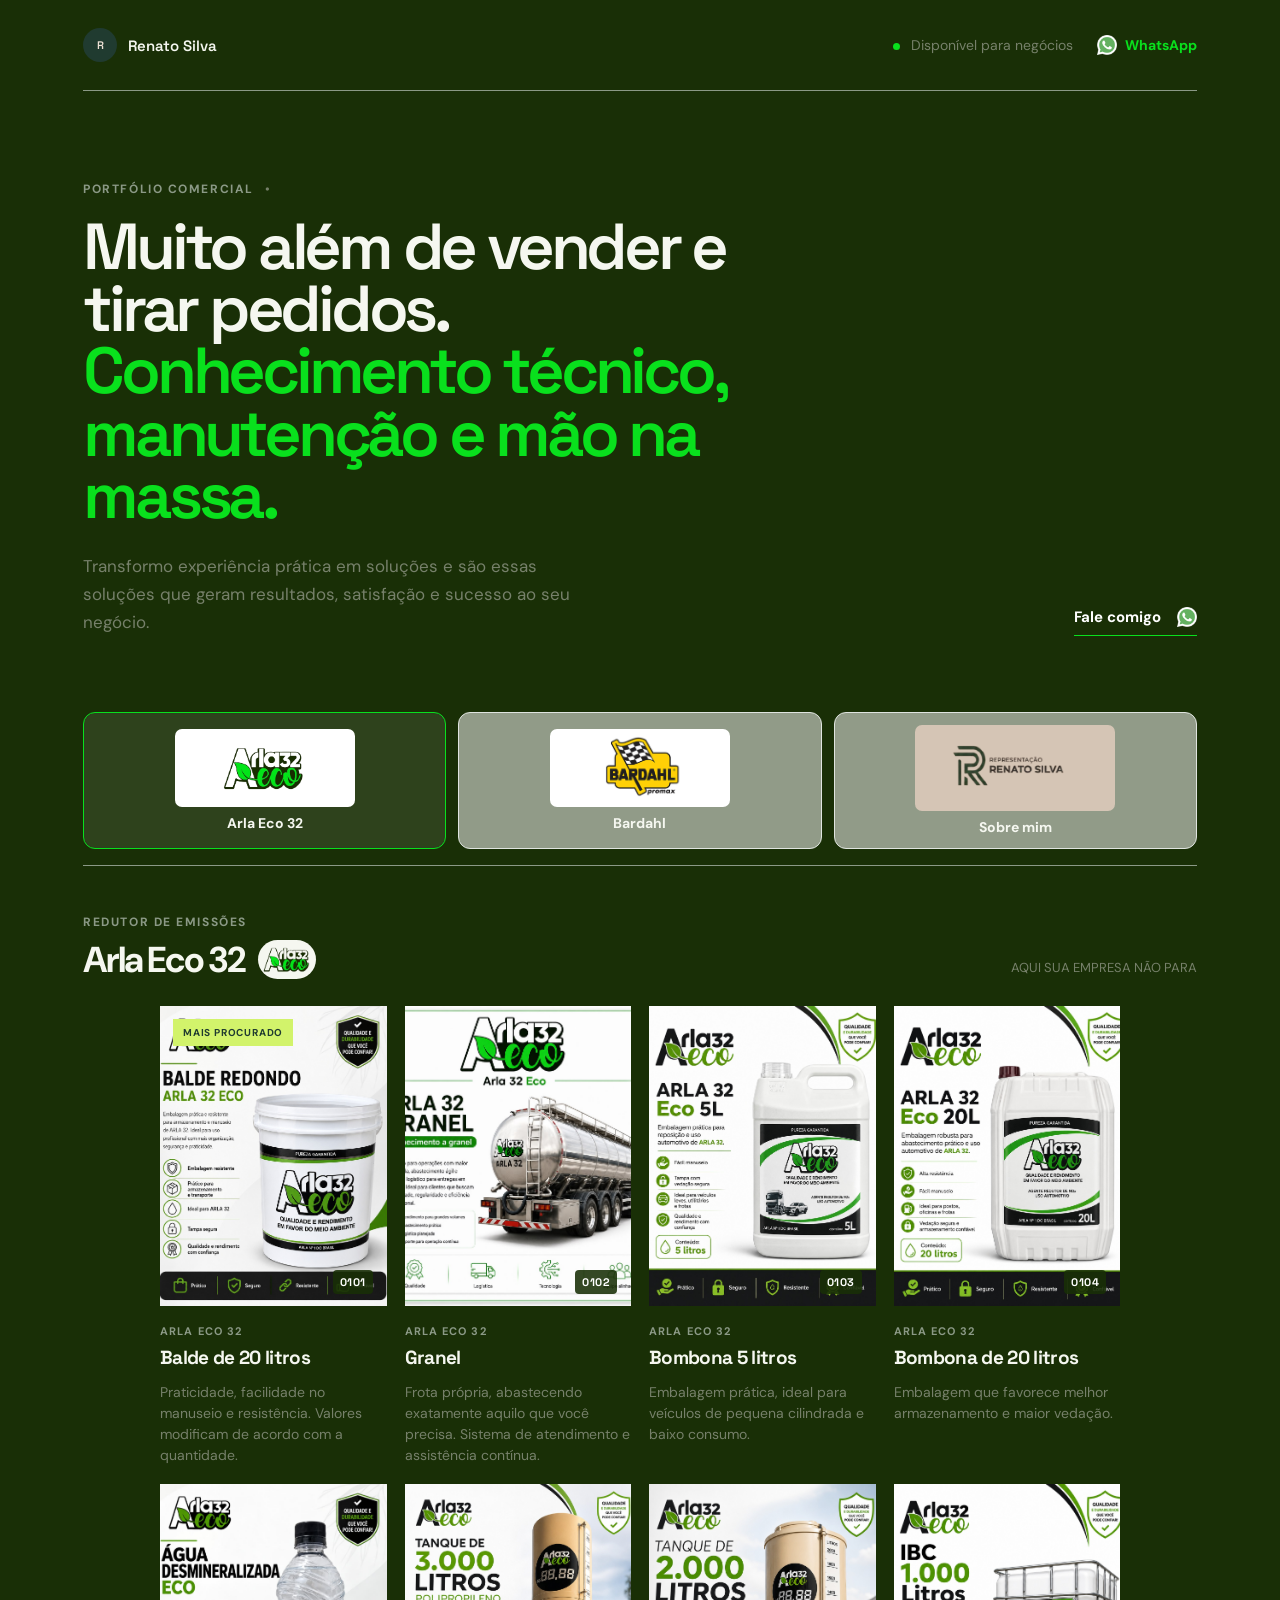
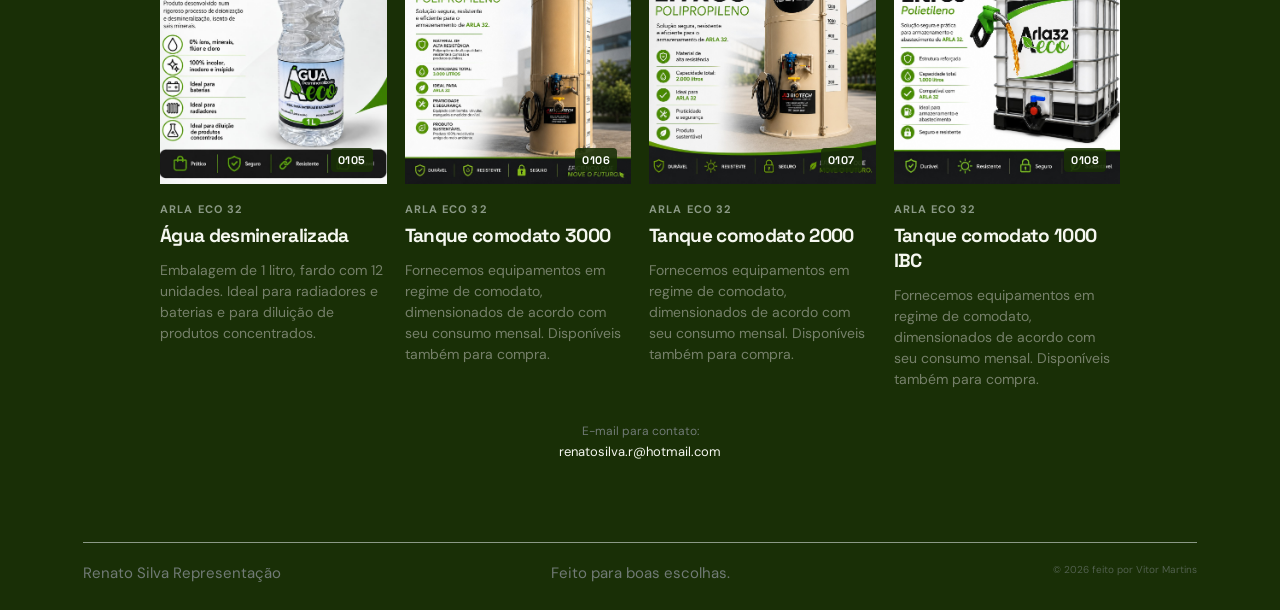
==== index.html @ 27d9efcc "alt" ====
<!DOCTYPE html>
<html lang="pt-BR">
<head>
<meta charset="UTF-8">
<meta name="viewport" content="width=device-width, initial-scale=1.0">
<meta name="description" content="Portfólio de produtos e perfil do vendedor Jeferson Renato.">
<title>Renato Silva | Portfólio comercial</title>
<link rel="preconnect" href="https://fonts.googleapis.com">
<link rel="preconnect" href="https://fonts.gstatic.com" crossorigin>
<link href="https://fonts.googleapis.com/css2?family=DM+Sans:wght@400;500;600;700&family=Space+Grotesk:wght@500;600;700&display=swap" rel="stylesheet">
<link rel="apple-touch-icon" sizes="180x180" href="imagens/apple-touch-icon (1).png">
<link rel="icon" type="image/png" sizes="32x32" href="imagens/favicon-32x32 (1).png">
<link rel="icon" type="image/png" sizes="16x16" href="imagens/favicon-16x16 (1).png">
<link rel="manifest" href="imagens/favicon (1).ico">
<link rel="stylesheet" href="style.css">

</head>
<body>
<div class="page-shell">
	<header class="topbar" id="top">
		<a class="brand" href="#sobre" aria-label="Página inicial de Renato Silva">
			<span class="brand-mark">R</span>
			<span>Renato Silva</span>
		</a>
		<div class="header-actions">
			<div class="availability"><span class="status-dot"></span> Disponível para negócios</div>
			<a class="whatsapp-link" href="https://wa.me/5587991021576" target="_blank" rel="noopener" aria-label="Conversar pelo WhatsApp"><img class="whatsapp-icon" src="imagens/whatsapp.png" alt=""> WhatsApp</a>
		</div>
	</header>

	<main>
		<section class="intro" aria-labelledby="page-title">
			<div>
				<p class="eyebrow">Portfólio comercial <span>•</span> </p>
				<h1 id="page-title">Muito além de vender e tirar pedidos.<br><em>Conhecimento técnico, manutenção e mão na massa.</em></h1>
				<p class="intro-copy">Transformo experiência prática em soluções e são essas soluções que geram resultados, satisfação e sucesso ao seu negócio.</p>
			</div>
			<a class="contact-link" href="https://wa.me/5587991021576" target="_blank" rel="noopener">Fale comigo <img class="whatsapp-icon" src="imagens/whatsapp.png" alt=""></a>
		</section>

		<nav class="tabs" aria-label="Navegação do portfólio" role="tablist">
			<button class="tab is-active" id="tab-arla" role="tab" aria-selected="true" aria-controls="arla" data-tab="arla" data-theme="arla">
				<img src="imagens/Logo-Arla32-Eco.png" alt="" class="imgar2">
				<span>Arla Eco 32</span>
			</button>
			<button class="tab" id="tab-bardahl" role="tab" aria-selected="false" aria-controls="bardahl" data-tab="bardahl" data-theme="bardahl">
				<img src="imagens/bardahl.png" alt="" class="imgar2">
				<span>Bardahl</span>
			</button>
			<div class="botcol">
				<button class="tab" id="tab-sobre" role="tab" aria-selected="false" aria-controls="sobre" data-tab="sobre">
					<img style="background-color:#e6d0c1cc;" src="imagens/logo renato.png" alt="" class="imgar1">
					<span>Sobre mim</span>
				</button>
			</div>
		</nav>

		<section class="tab-panel about-panel" id="sobre" role="tabpanel" aria-labelledby="tab-sobre" hidden>
			<div class="about-layout">
				<img class="portrait" src="imagens/fotorenao.jpg" alt="Foto de Jeferson Renato em frente a um avião">
				<div class="about-content">
					<p class="section-kicker">Prazer, Renato Silva</p>
					<h2>Venda é sobre<br><em>criar confiança.</em></h2>
					<p>Trabalho conectando pessoas aos produtos certos desde 2006. Minha abordagem é simples: entender o que você precisa, apresentar opções honestas e acompanhar cada detalhe até depois da compra.</p>
					<div class="stats"><div><strong>20</strong><span>anos de experiência</span></div><div><strong>220+</strong><span>clientes atendidos</span></div></div>
					<a class="primary-button" href="https://wa.me/5587991021576" target="_blank" rel="noopener">Vamos conversar <img class="whatsapp-icon" src="imagens/whatsapp.png" alt=""></a>
				</div>
			</div>
			<section class="company-experience" aria-labelledby="companies-title">
				<p class="section-kicker">TRAJETÓRIA</p>
				<h2 id="companies-title">Empresas com que já trabalhei</h2>
				<p class="company-instruction">Selecione uma empresa para ver um resumo da minha atuação.</p>
				<div class="company-list" id="companyTabs" role="list" aria-label="Empresas"></div>
			</section>
		</section>

		<section class="tab-panel category-panel is-visible" id="arla" role="tabpanel" aria-labelledby="tab-arla">
			<div class="panel-heading">
				<div>
					<p class="section-kicker">REDUTOR DE EMISSÕES</p>
					<div class="arla-title-row">
						<h2>Arla Eco 32</h2>
						<div class="corarla32"><img class="arla-logo" src="imagens/Logo-Arla32-Eco.png" alt="Arla Eco 32"></div>
					</div>
				</div>
				<p class="panel-note">AQUI SUA EMPRESA NÃO PARA</p>
			</div>
			<div class="product-grid">
				<article class="product-card product-featured">
					<div class="product-image product-image-arla-01">
						<img src="imagens/produtos/arlaeco32/WhatsApp Image 2026-09-24 at 06.36.55.jpeg" alt="Balde de Arla Eco 32 de 20 litros" />
						<span class="image-label">Mais procurado</span>
						<span class="product-number">0101</span>
					</div>
					<div class="product-info"><div><p class="category">Arla Eco 32</p><h3>Balde de 20 litros</h3>
					<p class="product-description">Praticidade, facilidade no manuseio e resistência. Valores modificam de acordo com a quantidade.</p></div></div>
				</article>
				<article class="product-card">
					<div class="product-image product-image-arla-03">
						<img src="imagens/produtos/arlaeco32/WhatsApp Image 2026-09-24 at 06.36.56 (3).jpeg" alt="Arla Eco 32 a granel" />
						<span class="product-number">0102</span>
					</div>
					<div class="product-info"><div><p class="category">Arla Eco 32</p><h3>Granel</h3>
					<p class="product-description">Frota própria, abastecendo exatamente aquilo que você precisa. Sistema de atendimento e assistência contínua.</p></div></div>
				</article>
				<article class="product-card">
					<div class="product-image product-image-arla-02">
						<img src="imagens/produtos/arlaeco32/WhatsApp Image 2026-09-24 at 06.36.55 (1).jpeg" alt="Bombona de Arla Eco 32 de 5 litros" />
						<span class="product-number">0103</span>
					</div>
					<div class="product-info"><div><p class="category">Arla Eco 32</p><h3>Bombona 5 litros</h3>
					<p class="product-description">Embalagem prática, ideal para veículos de pequena cilindrada e baixo consumo.</p></div></div>
				</article>
				<article class="product-card">
					<div class="product-image product-image-arla-01">
						<img src="imagens/produtos/arlaeco32/WhatsApp Image 2026-09-24 at 06.36.55 (2).jpeg" alt="Bombona de Arla Eco 32 de 20 litros" />
						<span class="product-number">0104</span>
					</div>
					<div class="product-info"><div><p class="category">Arla Eco 32</p><h3>Bombona de 20 litros</h3>
					<p class="product-description">Embalagem que favorece melhor armazenamento e maior vedação.</p></div></div>
				</article>
				<article class="product-card">
					<div class="product-image product-image-arla-03">
						<img src="imagens/produtos/arlaeco32/WhatsApp Image 2026-10-03 at 19.41.46.jpeg" alt="Água desmineralizada" />
						<span class="product-number">0105</span>
					</div>
					<div class="product-info"><div><p class="category">Arla Eco 32</p><h3>Água desmineralizada</h3>
					<p class="product-description">Embalagem de 1 litro, fardo com 12 unidades. Ideal para radiadores e baterias e para diluição de produtos concentrados.</p></div></div>
				</article>
				<article class="product-card">
					<div class="product-image product-image-arla-02">
						<img src="imagens/produtos/arlaeco32/WhatsApp Image 2026-09-24 at 06.36.56 (1).jpeg" alt="Tanque de comodato de 3000 litros para Arla Eco 32" />
						<span class="product-number">0106</span>
					</div>
					<div class="product-info"><div><p class="category">Arla Eco 32</p><h3>Tanque comodato 3000</h3>
					<p class="product-description">Fornecemos equipamentos em regime de comodato, dimensionados de acordo com seu consumo mensal. Disponíveis também para compra.</p></div></div>
				</article>
				<article class="product-card">
					<div class="product-image product-image-arla-04">
						<img src="imagens/produtos/arlaeco32/WhatsApp Image 2026-09-24 at 06.36.56.jpeg" alt="Tanque de comodato de 2000 litros para Arla Eco 32" />
						<span class="product-number">0107</span>
					</div>
					<div class="product-info"><div><p class="category">Arla Eco 32</p><h3>Tanque comodato 2000</h3>
					<p class="product-description">Fornecemos equipamentos em regime de comodato, dimensionados de acordo com seu consumo mensal. Disponíveis também para compra.</p></div></div>
				</article>
				<article class="product-card">
					<div class="product-image product-image-arla-03">
						<img src="imagens/produtos/arlaeco32/WhatsApp Image 2026-09-24 at 06.36.56 (2).jpeg" alt="Tanque IBC de comodato de 1000 litros para Arla Eco 32" />
						<span class="product-number">0108</span>
					</div>
					<div class="product-info"><div><p class="category">Arla Eco 32</p><h3>Tanque comodato 1000 IBC</h3>
					<p class="product-description">Fornecemos equipamentos em regime de comodato, dimensionados de acordo com seu consumo mensal. Disponíveis também para compra.</p></div></div>
				</article>
			</div>
			<div class="email-contact">
				<span class="email-contact-label">E-mail para contato:</span>
				<a href="mailto:renatosilva.r@hotmail.com">renatosilva.r@hotmail.com</a>
			</div>
		</section>

		<section class="tab-panel category-panel" id="bardahl" role="tabpanel" aria-labelledby="tab-bardahl" hidden>
			<div class="panel-heading">
				<div>
					<p class="section-kicker">ADITIVAÇÃO E PROTEÇÃO</p>
					<div class="bardahl-title-row">
						<h2>Bardahl</h2>
						<img class="bardahl-logo" src="imagens/bardahl.png" alt="Logo Bardahl">
					</div>
				</div>
				<p class="panel-note">TUDO ANDA BEM COM BARDAHL</p>
			</div>
			<div class="product-grid">
				<article class="product-card product-featured">
					<div class="product-image bardahl-product-image" style="background-color:rgb(173,166,31);">
						<img src="imagens/produtos/bardahl/B122020TURBO.png" alt="Bardahl Max S10 500 ml">
						<span class="image-label">Mais procurado</span><span class="product-number">01</span>
					</div>
					<div class="product-info"><div><p class="category">Bardahl</p><h3>B12 TURBO</h3>
					<p class="product-description">Aditivo que protege o motor, reduz o atrito e ajuda a prolongar sua vida útil.</p></div></div>
				</article>
				<article class="product-card">
					<div class="product-image bardahl-product-image" style="background-color:rgb(173,166,31);">
						<img src="imagens/produtos/bardahl/BARDAHL MAX S10.png" alt="Bardahl B12 Turbo">
						<span class="product-number">02</span>
					</div>
					<div class="product-info"><div><p class="category">Bardahl</p><h3>MAX S10 500 ML</h3>
					<p class="product-description">Lubrificação avançada para manter o motor limpo e funcionando melhor.</p></div></div>
				</article>
				<article class="product-card">
					<div class="product-image bardahl-product-image" style="background-color:rgb(173,166,31);">
						<img src="imagens/produtos/bardahl/CLEAN20GAS.png" alt="Bardahl Clean Gas">
						<span class="product-number">03</span>
					</div>
					<div class="product-info"><div><p class="category">Bardahl</p><h3>CLEAN GAS</h3>
					<p class="product-description">Lubrificação avançada para manter o motor limpo e funcionando melhor.</p></div></div>
				</article>
				<article class="product-card">
					<div class="product-image bardahl-product-image" style="background-color:rgb(173,166,31);">
						<img src="imagens/produtos/bardahl/BARDAHL FLEX.png" alt="Bardahl Flex">
						<span class="product-number">04</span>
					</div>
					<div class="product-info"><div><p class="category">Bardahl</p><h3>FLEX</h3>
					<p class="product-description">Lubrificação avançada para manter o motor limpo e funcionando melhor.</p></div></div>
				</article>
				<article class="product-card">
					<div class="product-image bardahl-product-image" style="background-color:rgb(173,166,31);">
						<img src="imagens/produtos/bardahl/BARDAHL PROAL.png" alt="Bardahl Proal">
						<span class="product-number">05</span>
					</div>
					<div class="product-info"><div><p class="category">Bardahl</p><h3>PROAL</h3>
					<p class="product-description">Lubrificação avançada para manter o motor limpo e funcionando melhor.</p></div></div>
				</article>
				<article class="product-card">
					<div class="product-image bardahl-product-image" style="background-color:rgb(173,166,31);">
						<img src="imagens/produtos/bardahl/RAD20COOL.png" alt="Bardahl Radcool">
						<span class="product-number">06</span>
					</div>
					<div class="product-info"><div><p class="category">Bardahl</p><h3>RADCOOL</h3>
					<p class="product-description">Lubrificação avançada para manter o motor limpo e funcionando melhor.</p></div></div>
				</article>
				<article class="product-card">
					<div class="product-image bardahl-product-image" style="background-color:rgb(173,166,31);">
						<img src="imagens/produtos/bardahl/LIMPA20VIDROS.png" alt="Bardahl Radcool">
						<span class="product-number">06</span>
					</div>
					<div class="product-info"><div><p class="category">Bardahl</p><h3>LIMPA VIDROS	</h3>
					<p class="product-description">Lubrificação avançada para manter o motor limpo e funcionando melhor.</p></div></div>
				</article>
			</div>

			<!-- Botão Ver mais (apenas Bardahl) -->
			<div class="more-wrap">
				<button class="more-btn" id="bardahlMore" type="button" aria-expanded="false" aria-controls="bardahlExtra">
					<span class="more-label">Ver mais</span> <span class="chev" aria-hidden="true">↓</span>
				</button>
			</div>

			<div class="bardahl-extra" id="bardahlExtra" hidden>
				<p class="extra-title">Mais linhas Bardahl</p>
				<div class="cat-tabs" id="catTabs" role="tablist" aria-label="Categorias Bardahl"></div>
				<div id="catPanels"></div>
			</div>
			<div class="email-contact">
				<span class="email-contact-label">E-mail para contato:</span>
				<a href="mailto:jefferson.renato@distribuidorabasteca.com.br">jefferson.renato@distribuidorabasteca.com.br</a>
			</div>
		</section>
	</main>
	<footer><span>Renato Silva Representação</span><span class="footer-tagline">Feito para boas escolhas.</span>
	<span class="footer-credit">© 2026 feito por Vitor Martins</span></footer>
</div>

<dialog class="image-lightbox" aria-label="Visualização ampliada da imagem">
	<button class="image-lightbox-close" type="button" aria-label="Fechar imagem ampliada">&times;</button>
	<img src="" alt="">
</dialog>
<a class="back-to-top" href="#top" aria-label="Voltar ao topo" title="Voltar ao topo" hidden><span aria-hidden="true">↑</span></a>

<script src="script.js"></script>
</body>
</html>
---- style.css ----
:root {
  --ink: #1c2421;
  --muted: #707a75;
  --line: #dfe4df;
  --paper: #eee1d6;
  --cream: #dfcec0;
  --accent: #d2f36b;
  --dark-green: #203b30;
}

* {
  box-sizing: border-box;
}

html {
  scroll-behavior: smooth;
}

body {
  margin: 0;
  color: var(--ink);
  background: #EAF7E7;
  font-family: "DM Sans", sans-serif;
}

button,
a {
  font: inherit;
}

a {
  color: inherit;
  text-decoration: none;
}

/* ===== Voltar ao topo ===== */
.back-to-top {
  position: fixed;
  right: 24px;
  bottom: 24px;
  z-index: 10;
  display: grid;
  width: 48px;
  height: 48px;
  place-items: center;
  color: var(--paper);
  background: var(--dark-green);
  border-radius: 50%;
  box-shadow: 0 4px 14px rgba(0, 0, 0, .22);
  font-size: 27px;
  line-height: 1;
  transition: transform .2s ease, background-color .2s ease;
}

.back-to-top[hidden] {
  display: none;
}

.back-to-top:hover {
  background: #2e4d3f;
  transform: translateY(-3px);
}

.back-to-top:focus-visible {
  outline: 3px solid var(--accent);
  outline-offset: 3px;
}

/* ===== Shell da página e temas ===== */
.page-shell {
  width: 100%;
  min-height: 100vh;
  margin: 0 auto;
  padding: 0 clamp(20px, 6.5vw, 96px);
  background: #EAF7E7;
  overflow: hidden;
  transition: background-color .4s ease;
}

.page-shell.theme-arla {
  background: #192f06;
  color: #f5f7f0;
}

.page-shell.theme-bardahl {
  background: #f4cf07;
  color: #201b21;
}

.page-shell.theme-about {
  background: #e6d0c1cc;
  color: #30251f;
}

/* Tema: Sobre */
.page-shell.theme-about .topbar,
.page-shell.theme-about .tabs,
.page-shell.theme-about footer {
  border-color: #bda99a;
}

.page-shell.theme-about .tab {
  color: #65564f;
}

.page-shell.theme-about .tab.is-active {
  color: #30251f;
  background: #d9bdab;
  border-color: #987560;
}

.page-shell.theme-about .tab:hover {
  color: #30251f;
  background: #f0e1d5;
}

.page-shell.theme-about .tab:focus-visible {
  outline-color: #76513f;
}

/* Tema: Bardahl */
.page-shell.theme-bardahl .topbar,
.page-shell.theme-bardahl .tabs,
.page-shell.theme-bardahl footer {
  border-color: #7c6c14;
}

.page-shell.theme-bardahl .availability,
.page-shell.theme-bardahl .intro-copy,
.page-shell.theme-bardahl .panel-note,
.page-shell.theme-bardahl .product-description {
  color: #625c41;
}

.page-shell.theme-bardahl .eyebrow,
.page-shell.theme-bardahl .section-kicker,
.page-shell.theme-bardahl .category {
  color: #7c6c14;
}

.page-shell.theme-bardahl .eyebrow span {
  color: #625c41;
}

.page-shell.theme-bardahl h2 em {
  color: #7c6c14;
}

.page-shell.theme-bardahl h1 em {
  color: #625c41;
}

.page-shell.theme-bardahl .tab {
  color: #625c41;
}

.page-shell.theme-bardahl .tab.is-active {
  color: #201b21;
  background: rgba(255, 255, 255, .42);
  border-color: #7c6c14;
}

.page-shell.theme-bardahl .tab:hover {
  color: #201b21;
  background: rgba(255, 255, 255, .62);
}

.page-shell.theme-bardahl .tab:focus-visible {
  outline-color: #201b21;
}

.page-shell.theme-bardahl .contact-link {
  color: #201b21;
  border-color: #7c6c14;
}

.page-shell.theme-bardahl .whatsapp-link {
  color: #201b21;
}

.page-shell.theme-bardahl .status-dot {
  background: #7c6c14;
}

/* Tema: Arla */
.page-shell.theme-arla .topbar,
.page-shell.theme-arla .tabs,
.page-shell.theme-arla footer {
  border-color: #8b9986;
}

.page-shell.theme-arla .availability,
.page-shell.theme-arla .intro-copy,
.page-shell.theme-arla .panel-note,
.page-shell.theme-arla .product-description {
  color: #76806a;
}

.page-shell.theme-arla .eyebrow,
.page-shell.theme-arla .section-kicker,
.page-shell.theme-arla .category {
  color: #8b9986;
}

.page-shell.theme-arla .eyebrow span {
  color: #76806a;
}

.page-shell.theme-arla h1 em,
.page-shell.theme-arla h2 em {
  color: #09e01d;
}

.page-shell.theme-arla .tab,
.page-shell.theme-arla .tab.is-active {
  color: #f5f7f0;
}

.page-shell.theme-arla .tab.is-active {
  background: rgba(255, 255, 255, .09);
  border-color: #09e01d;
}

.page-shell.theme-arla .tab:hover {
  color: #f5f7f0;
  background: rgba(255, 255, 255, .12);
}

.page-shell.theme-arla .tab:focus-visible {
  outline-color: #09e01d;
}

.page-shell.theme-arla .contact-link {
  color: #fff;
  border-color: #09e01d;
}

.page-shell.theme-arla .status-dot {
  background: #09e01d;
}

.page-shell.theme-arla .whatsapp-link {
  color: #09e01d;
}

/* ===== Topbar ===== */
.topbar {
  display: flex;
  align-items: center;
  justify-content: space-between;
  padding: 28px 0;
  border-bottom: 1px solid var(--line);
}

.brand {
  display: flex;
  align-items: center;
  gap: 11px;
  font-family: "Space Grotesk", sans-serif;
  font-size: 15px;
  font-weight: 600;
}

.brand-mark {
  display: grid;
  width: 34px;
  height: 34px;
  place-items: center;
  color: var(--paper);
  background: var(--dark-green);
  border-radius: 50%;
  font-size: 11px;
  letter-spacing: .02em;
}

.availability {
  color: var(--muted);
  font-size: 14px;
}

.status-dot {
  display: inline-block;
  width: 7px;
  height: 7px;
  margin-right: 7px;
  background: #09e01d;
  border-radius: 50%;
}

.header-actions {
  display: flex;
  align-items: center;
  gap: 24px;
}

.whatsapp-link {
  display: inline-flex;
  align-items: center;
  gap: 8px;
  color: #16823d;
  font-size: 14px;
  font-weight: 700;
  transition:
    transform .4s cubic-bezier(.2, .8, .2, 1),
    color .3s ease,
    opacity .3s ease;
}

.whatsapp-icon {
  width: 20px;
  height: 20px;
  object-fit: contain;
}

.whatsapp-link:hover {
  color: #0d6b2d;
}

/* ===== Intro ===== */
.intro {
  display: flex;
  justify-content: space-between;
  align-items: end;
  gap: clamp(30px, 8vw, 150px);
  padding: clamp(52px, 7vw, 100px) 0 clamp(45px, 6vw, 78px);
}

.eyebrow,
.section-kicker,
.category {
  margin: 0 0 19px;
  color: var(--muted);
  font-size: 12px;
  font-weight: 700;
  letter-spacing: .13em;
  text-transform: uppercase;
}

.eyebrow span {
  color: #76806a;
  padding: 0 7px;
}

h1,
h2,
h3,
p {
  margin-top: 0;
}

h1,
h2,
h3 {
  font-family: "Space Grotesk", sans-serif;
}

h1 {
  max-width: 650px;
  margin-bottom: 24px;
  font-size: clamp(42px, 6vw, 65px);
  line-height: .96;
  letter-spacing: -.065em;
  font-weight: 600;
}

h1 em,
h2 em {
  color: #7a9b39;
  font-style: normal;
}

.intro-copy {
  max-width: 520px;
  margin-bottom: 0;
  color: var(--muted);
  font-size: 17px;
  line-height: 1.65;
}

.contact-link {
  display: inline-flex;
  align-items: center;
  gap: 16px;
  padding-bottom: 8px;
  border-bottom: 1px solid var(--ink);
  font-size: 15px;
  font-weight: 700;
  white-space: nowrap;
  transition:
    transform .4s cubic-bezier(.2, .8, .2, 1),
    color .3s ease,
    border-color .3s ease;
}

.contact-link:hover,
.whatsapp-link:hover,
.primary-button:hover {
  transform: translateY(-4px) scale(1.02);
}

.contact-link:hover {
  color: var(--dark-green);
  border-bottom-color: var(--dark-green);
}

/* ===== Abas ===== */
.tabs {
  display: flex;
  flex-wrap: nowrap;
  gap: 12px;
  padding-bottom: 16px;
  border-bottom: 1px solid var(--line);
}

.botcol {
  display: contents;
}

.tab {
  display: flex;
  flex: 1 1 0;
  min-width: 0;
  min-height: 120px;
  flex-direction: column;
  align-items: center;
  justify-content: center;
  gap: 8px;
  padding: 12px 16px;
  color: var(--muted);
  background: rgba(255, 255, 255, .52);
  border: 1px solid var(--line);
  border-radius: 12px;
  cursor: pointer;
  font-size: 14px;
  font-weight: 700;
  transition:
    color .2s ease,
    background-color .2s ease,
    border-color .2s ease,
    transform .2s ease,
    box-shadow .2s ease;
}

.tab img {
  display: block;
  width: auto;
  max-width: 100%;
  height: 78px;
  padding: 5px;
  object-fit: contain;
  background: #fff;
  border-radius: 7px;
}

.tab .imgar1 {
  width: 200px;
  height: 86px;
}

.tab .imgar2 {
  width: 180px;
}

.tab span {
  line-height: 1.2;
}

.tab:hover {
  color: var(--dark-green);
  background: #fff;
  border-color: #a9b8aa;
  transform: translateY(-2px);
}

.tab.is-active {
  color: var(--dark-green);
  background: #dce9d9;
  border-color: #829b7f;
  box-shadow: inset 0 0 0 1px rgba(32, 59, 48, .08);
}

.tab:focus-visible {
  outline: 3px solid var(--dark-green);
  outline-offset: 3px;
}

.tab-panel {
  padding: 48px 0 80px;
  animation: appear .45s ease both;
}

@keyframes appear {
  from {
    opacity: 0;
    transform: translateY(8px);
  }

  to {
    opacity: 1;
    transform: translateY(0);
  }
}

/* ===== Cabeçalho de painel ===== */
.panel-heading {
  display: flex;
  align-items: end;
  justify-content: space-between;
  margin-bottom: 27px;
}

.arla-title-row,
.bardahl-title-row {
  display: flex;
  align-items: center;
  gap: 13px;
}

.arla-title-row h2,
.bardahl-title-row h2 {
  font-family: "DM Sans", sans-serif;
  font-weight: 700;
  letter-spacing: -.05em;
}

.arla-logo {
  width: 58px;
  height: auto;
  display: block;
  border-radius: 5px;
}

.bardahl-logo {
  display: block;
  width: 72px;
  height: auto;
  border-radius: 50px;
}

.section-kicker {
  margin-bottom: 10px;
  color: #8ca75c;
}

h2 {
  margin-bottom: 0;
  font-size: 36px;
  line-height: 1;
  letter-spacing: -.04em;
}

.panel-note {
  margin-bottom: 3px;
  color: var(--muted);
  font-size: 13px;
}

/* ===== Produtos ===== */
.product-grid {
  display: grid;
  grid-template-columns: repeat(auto-fit, minmax(220px, 1fr));
  gap: 18px;
}

.category-panel .product-grid {
  max-width: 960px;
  margin: 0 auto;
}

.product-card {
  min-width: 0;
  display: flex;
  flex-direction: column;
}

.product-image {
  position: relative;
  height: 300px;
  margin-bottom: 18px;
  overflow: hidden;
  background: #d8dfd6;
}

.product-image img {
  position: absolute;
  inset: 0;
  width: 100%;
  height: 100%;
  object-fit: cover;
  display: block;
  cursor: zoom-in;
}

.bardahl-product-image {
  background: #f4f1eb;
}

.bardahl-product-image img {
  padding: 12px;
  object-fit: contain;
}

.product-image-arla-01,
.product-image-arla-02,
.product-image-arla-03,
.product-image-arla-04 {
  background: #eaf3e5;
}

.image-label {
  position: absolute;
  z-index: 1;
  top: 13px;
  left: 13px;
  padding: 7px 10px;
  color: var(--dark-green);
  background: var(--accent);
  font-size: 10px;
  font-weight: 700;
  text-transform: uppercase;
  letter-spacing: .08em;
}

.product-number {
  position: absolute;
  right: 14px;
  bottom: 12px;
  color: rgba(255, 255, 255, .85);
  font-family: "Space Grotesk";
  font-size: 11px;
  font-weight: 700;
  z-index: 1;
}

.product-info {
  display: flex;
  justify-content: space-between;
  align-items: start;
  gap: 10px;
}

.category {
  margin-bottom: 7px;
  font-size: 11px;
  letter-spacing: .1em;
}

h3 {
  margin: 0;
  font-size: 19px;
  letter-spacing: -.035em;
}

.product-description {
  max-width: 260px;
  margin: 12px 0 0;
  color: var(--muted);
  font-size: 14px;
  line-height: 1.5;
}

.email-contact {
  margin: 32px auto 0;
  text-align: center;
  font-size: 13px;
  line-height: 1.6;
}

.email-contact-label {
  display: block;
  color: var(--muted);
  font-size: 12px;
}

.email-contact a {
  font-size: 13px;
  overflow-wrap: anywhere;
}

/* ===== Lightbox ===== */
.portrait {
  cursor: zoom-in;
}

.image-lightbox {
  position: fixed;
  width: fit-content;
  max-width: min(94vw, 1200px);
  max-height: 94vh;
  max-height: 94dvh;
  padding: 52px 12px 12px;
  overflow: hidden;
  border: 0;
  background: transparent;
}

.image-lightbox::backdrop {
  background: rgba(0, 0, 0, .82);
}

.image-lightbox img {
  display: block;
  max-width: calc(94vw - 24px);
  max-height: calc(94vh - 64px);
  max-height: calc(94dvh - 64px);
  object-fit: contain;
}

.image-lightbox-close {
  position: absolute;
  top: 6px;
  right: 6px;
  display: grid;
  width: 44px;
  height: 44px;
  place-items: center;
  color: #fff;
  background: transparent;
  border: 0;
  font-size: 28px;
  cursor: pointer;
}

.image-lightbox-close:focus-visible {
  outline: 2px solid #fff;
  outline-offset: 3px;
}

/* ===== Sobre ===== */
.about-layout {
  display: grid;
  grid-template-columns: minmax(260px, .8fr) 1.2fr;
  gap: 9vw;
  align-items: center;
  max-width: 900px;
  margin: 10px auto;
  color: #30251f;
  border-radius: 22px;
  padding: 30px;
}

.about-panel {
  background: transparent;
}

.page-shell .about-panel .section-kicker {
  color: #76513f;
}

.about-panel .about-content h2 em {
  color: #76513f;
}

.about-panel .about-content > p:not(.section-kicker) {
  color: #51433b;
}

.about-panel .stats {
  border-color: #bda99a;
}

.about-panel .stats span {
  color: #65564f;
}

.company-experience {
  max-width: 960px;
  margin: 60px auto 0;
  padding: 0 30px 20px;
  color: #30251f;
}

.company-experience .section-kicker {
  margin-bottom: 8px;
}

.company-experience h2 {
  font-size: clamp(28px, 4vw, 38px);
}

.company-instruction {
  margin: 12px 0 22px;
  color: #65564f;
  font-size: 14px;
}

.company-list {
  display: grid;
  grid-template-columns: minmax(0, 1fr);
  gap: 10px;
}

.company-card {
  overflow: hidden;
  background: rgba(255, 255, 255, .32);
  border: 1px solid #bda99a;
  border-radius: 12px;
  transition: background-color .2s ease, border-color .2s ease, box-shadow .2s ease;
}

.company-tab {
  display: flex;
  width: 100%;
  min-width: 0;
  min-height: 76px;
  align-items: center;
  gap: 18px;
  padding: 12px 18px;
  color: #51433b;
  text-align: left;
  background: transparent;
  border: 0;
  cursor: pointer;
  transition: background-color .2s ease;
}

.company-tab img {
  display: block;
  flex: 0 0 112px;
  width: 112px;
  height: 44px;
  object-fit: contain;
}

.company-name {
  flex: 1;
  font-size: 15px;
  font-weight: 700;
}

.company-indicator {
  flex: 0 0 28px;
  display: grid;
  width: 28px;
  height: 28px;
  place-items: center;
  color: #76513f;
  border: 1px solid #bda99a;
  border-radius: 50%;
  font-size: 20px;
  line-height: 1;
  transition: transform .2s ease;
}

.company-tab:hover {
  background: rgba(255, 255, 255, .4);
}

.company-card.is-expanded {
  background: rgba(255, 255, 255, .48);
  border-color: #76513f;
  box-shadow: inset 0 0 0 1px rgba(118, 81, 63, .12);
}

.company-card.is-expanded .company-tab {
  background: rgba(217, 189, 171, .55);
}

.company-card.is-expanded .company-indicator {
  transform: rotate(45deg);
}

.company-tab:focus-visible {
  outline: 3px solid #76513f;
  outline-offset: 3px;
  position: relative;
  z-index: 1;
}

.company-description {
  padding: 0 18px 18px 148px;
}

.company-description[hidden] {
  display: none;
}

.company-description p {
  max-width: 700px;
  margin: 0;
  color: #51433b;
  font-size: 14px;
  line-height: 1.6;
}

#arla .product-number {
  padding: 5px 7px;
  color: #fff;
  background: rgba(25, 47, 6, .88);
  border-radius: 4px;
  letter-spacing: .04em;
}

.portrait {
  display: block;
  width: 100%;
  min-height: 440px;
  object-fit: cover;
  object-position: center 30%;
  border-radius: 22px;
  transition:
    transform .3s ease,
    box-shadow .3s ease,
    filter .3s ease;
  box-shadow: 0 12px 28px rgba(22, 31, 27, .14);
}

.portrait:hover {
  transform: translateY(-4px) scale(1.01);
  box-shadow: 0 18px 32px rgba(22, 31, 27, .18);
  filter: saturate(1.08);
}

.about-content h2 {
  margin-bottom: 24px;
  font-size: clamp(36px, 5vw, 57px);
  line-height: .98;
}

.about-content > p:not(.section-kicker) {
  max-width: 520px;
  color: var(--muted);
  font-size: 16px;
  line-height: 1.7;
}

.stats {
  display: flex;
  gap: 35px;
  margin: 37px 0;
  padding: 22px 0;
  border-top: 1px solid var(--line);
  border-bottom: 1px solid var(--line);
}

.stats strong {
  display: block;
  margin-bottom: 5px;
  font-family: "Space Grotesk";
  font-size: 25px;
}

.stats span {
  display: block;
  color: var(--muted);
  font-size: 12px;
}

.primary-button {
  display: inline-flex;
  align-items: center;
  gap: 20px;
  padding: 15px 20px;
  color: var(--paper);
  background: var(--dark-green);
  font-size: 14px;
  font-weight: 700;
  transition:
    transform .4s cubic-bezier(.2, .8, .2, 1),
    background-color .3s ease,
    box-shadow .3s ease;
}

.primary-button:hover {
  background: #2e4d3f;
  box-shadow: 0 10px 22px rgba(32, 59, 48, .2);
}

/* ===== Footer ===== */
footer {
  position: relative;
  display: flex;
  justify-content: space-between;
  padding: 20px 0 27px;
  color: var(--muted);
  border-top: 1px solid var(--line);
  font-size: 15px;
}

.footer-tagline {
  position: absolute;
  left: 50%;
  transform: translateX(-50%);
  text-align: center;
}

.footer-credit {
  font-size: 10px;
  opacity: .65;
}

.corarla32 {
  background-color: #f5f7f0;
  border-radius: 50px;
}

/* ===== Ver mais (Bardahl) ===== */
.more-wrap {
  display: flex;
  justify-content: center;
  max-width: 960px;
  margin: 40px auto 0;
}

.more-btn {
  display: inline-flex;
  align-items: center;
  gap: 12px;
  padding: 15px 30px;
  color: #f4cf07;
  background: #201b21;
  border: 2px solid #201b21;
  border-radius: 999px;
  font-size: 14px;
  font-weight: 700;
  letter-spacing: .06em;
  text-transform: uppercase;
  cursor: pointer;
  transition:
    transform .3s cubic-bezier(.2, .8, .2, 1),
    background-color .3s ease,
    color .3s ease,
    box-shadow .3s ease;
}

.more-btn:hover {
  transform: translateY(-3px);
  box-shadow: 0 10px 22px rgba(32, 27, 33, .25);
}

.more-btn:focus-visible {
  outline: 3px solid #201b21;
  outline-offset: 3px;
}

.more-btn .chev {
  display: inline-block;
  transition: transform .3s ease;
}

.more-btn[aria-expanded="true"] .chev {
  transform: rotate(180deg);
}

.bardahl-extra {
  max-width: 960px;
  margin: 36px auto 0;
  animation: appear .45s ease both;
}

.bardahl-extra[hidden] {
  display: none;
}

.extra-title {
  margin-bottom: 6px;
  color: #7c6c14;
  font-size: 12px;
  font-weight: 700;
  letter-spacing: .13em;
  text-transform: uppercase;
}

/* ===== Abas de categoria ===== */
.cat-tabs {
  display: grid;
  grid-template-columns: repeat(auto-fit, minmax(190px, 1fr));
  gap: 12px;
  margin: 14px 0 36px;
}

.cat-tab {
  display: flex;
  flex-direction: column;
  align-items: flex-start;
  gap: 4px;
  padding: 16px 18px;
  color: #201b21;
  text-align: left;
  background: rgba(255, 255, 255, .42);
  border: 1px solid #7c6c14;
  border-radius: 12px;
  cursor: pointer;
  transition:
    background-color .2s ease,
    transform .2s ease,
    color .2s ease;
}

.cat-tab strong {
  font-family: "Space Grotesk", sans-serif;
  font-size: 17px;
  letter-spacing: -.03em;
}

.cat-tab span {
  color: #625c41;
  font-size: 13px;
  font-weight: 700;
}

.cat-tab:hover {
  background: rgba(255, 255, 255, .7);
  transform: translateY(-2px);
}

.cat-tab.is-active {
  color: #f4cf07;
  background: #201b21;
  border-color: #201b21;
}

.cat-tab.is-active span {
  color: #d9c75a;
}

.cat-tab:focus-visible {
  outline: 3px solid #201b21;
  outline-offset: 3px;
}

.cat-panel {
  animation: appear .4s ease both;
}

.cat-panel[hidden] {
  display: none;
}

.cat-heading {
  display: flex;
  align-items: baseline;
  justify-content: space-between;
  margin-bottom: 22px;
}

.cat-heading h3 {
  font-size: 26px;
}

.cat-heading span {
  color: #625c41;
  font-size: 13px;
  font-weight: 700;
}

/* ===== Placeholder ===== */
.ph {
  position: absolute;
  inset: 0;
  display: grid;
  place-items: center;
}

.ph::before {
  content: "";
  width: 70px;
  height: 120px;
  background: #f4cf07;
  border: 5px solid #201b21;
  border-radius: 10px 10px 18px 18px;
  box-shadow: inset 0 -46px #201b21;
}

/* ===== Responsivo ===== */
@media (max-width: 800px) {
  .page-shell {
    padding: 0 clamp(18px, 5vw, 40px);
  }

  .intro {
    display: block;
    padding: 55px 0 45px;
  }

  .contact-link {
    margin-top: 28px;
  }

  .product-grid,
  .category-panel .product-grid {
    grid-template-columns: repeat(auto-fit, minmax(180px, 1fr));
    row-gap: 38px;
  }

  .product-image {
    height: 260px;
  }

  .about-layout {
    grid-template-columns: 1fr;
    gap: 35px;
  }

  .portrait {
    min-height: min(55vw, 380px);
  }

  .tab {
    flex-basis: 0;
  }
}

@media (max-width: 680px) {
  .product-grid,
  .category-panel .product-grid {
    gap: 12px;
  }

  .company-experience {
    padding-right: 0;
    padding-left: 0;
  }

  .product-image {
    height: 180px;
    margin-bottom: 12px;
  }

  .product-info h3 {
    font-size: 15px;
  }

  .product-description {
    font-size: 12px;
  }

  .company-tab {
    gap: 12px;
    padding: 12px;
  }

  .company-tab img {
    flex-basis: 82px;
    width: 82px;
  }

  .company-description {
    padding: 0 12px 14px 106px;
  }
}

@media (max-width: 480px) {
  .topbar {
    padding: 20px 0;
  }

  .availability {
    font-size: 0;
  }

  .availability .status-dot {
    margin-right: 0;
    width: 9px;
    height: 9px;
  }

  .header-actions {
    gap: 14px;
  }

  .whatsapp-link {
    font-size: 12px;
  }

  h1 {
    font-size: 47px;
  }

  .intro-copy {
    font-size: 15px;
  }

  .tabs {
    gap: 6px;
  }

  .tab {
    min-height: 110px;
    padding: 8px 4px;
    font-size: 11px;
  }

  .tab img {
    height: 64px;
  }

  .tab .imgar1 {
    height: 70px;
  }

  .panel-heading {
    display: block;
  }

  .panel-note {
    margin-top: 15px;
  }

  .product-grid,
  .category-panel .product-grid {
    grid-template-columns: 1fr;
  }

  .product-image {
    height: 300px;
  }

  .arla-title-row,
  .bardahl-title-row {
    gap: 9px;
  }

  .arla-logo {
    width: 50px;
  }

  .bardahl-logo {
    width: 60px;
  }

  .stats {
    gap: 18px;
    margin: 28px 0;
  }

  .stats strong {
    font-size: 21px;
  }

  .stats span {
    font-size: 10px;
  }

  footer {
    display: block;
    line-height: 2;
    font-size: 14px;
    text-align: left;
  }

  .footer-tagline {
    position: static;
    display: block;
    transform: none;
    text-align: center;
  }

  footer span {
    display: block;
  }

  .image-lightbox {
    max-width: 100vw;
    max-height: 100vh;
    max-height: 100dvh;
    padding: 56px 8px 8px;
  }

  .image-lightbox img {
    max-width: calc(100vw - 16px);
    max-height: calc(100vh - 72px);
    max-height: calc(100dvh - 72px);
  }

  .cat-tabs {
    grid-template-columns: 1fr 1fr;
  }

  .cat-tab {
    padding: 12px 14px;
  }

  .cat-tab strong {
    font-size: 15px;
  }

  .more-btn {
    width: 100%;
    justify-content: center;
  }
}
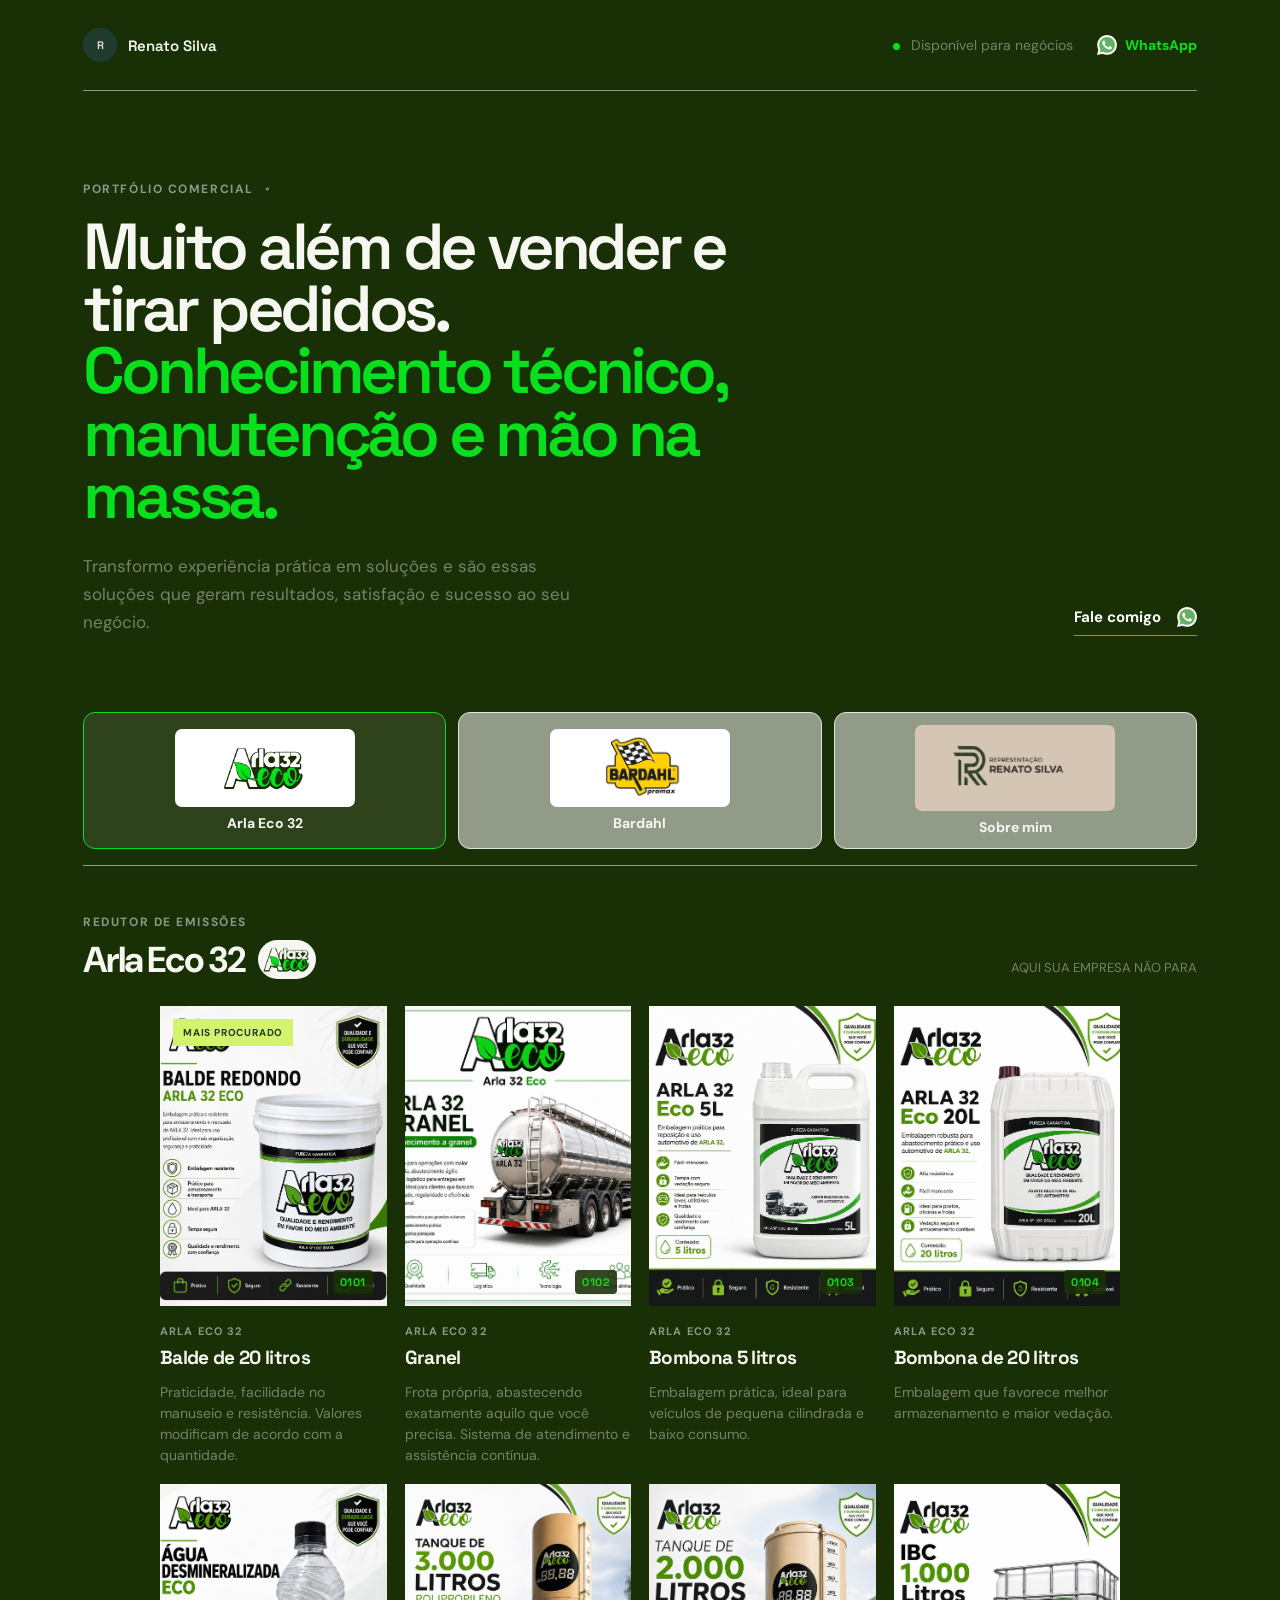
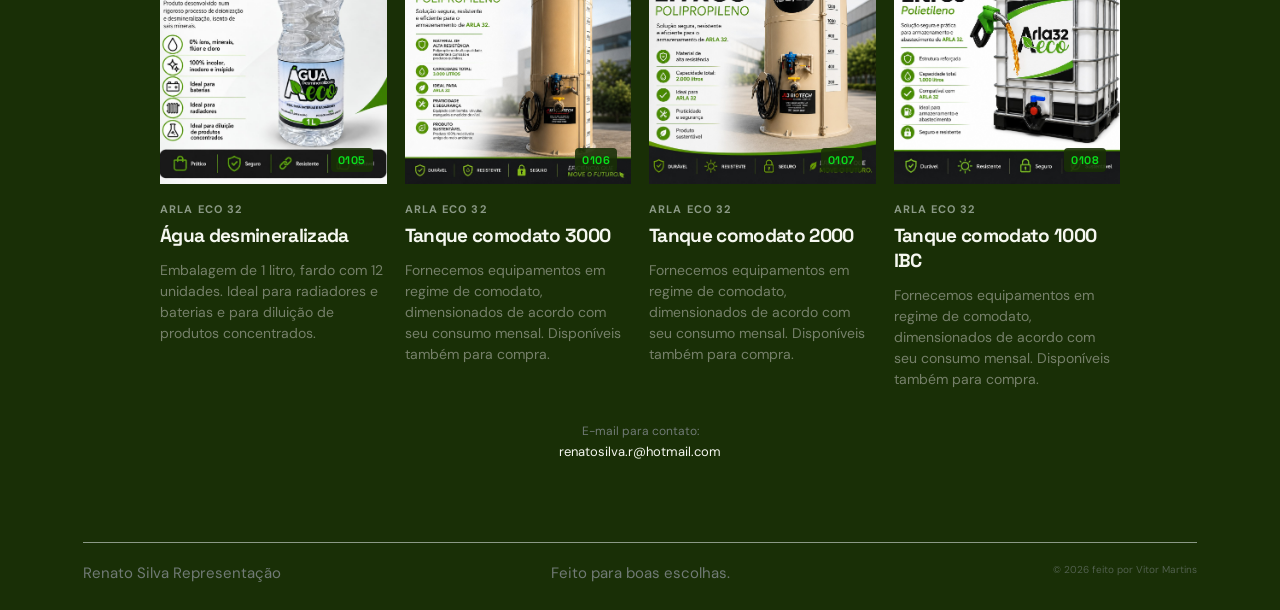
==== commit 62c436f4: "alt3" ====
--- a/index.html
+++ b/index.html
@@ -173,7 +173,7 @@
 				<article class="product-card product-featured">
 					<div class="product-image bardahl-product-image" style="background-color:rgb(173,166,31);">
 						<img src="imagens/produtos/bardahl/B122020TURBO.png" alt="Bardahl Max S10 500 ml">
-						<span class="image-label">Mais procurado</span><span class="product-number">01</span>
+						<span class="image-label">Mais procurado</span><span class="product-number">0201</span>
 					</div>
 					<div class="product-info"><div><p class="category">Bardahl</p><h3>B12 TURBO</h3>
 					<p class="product-description">Aditivo que protege o motor, reduz o atrito e ajuda a prolongar sua vida útil.</p></div></div>
@@ -181,7 +181,7 @@
 				<article class="product-card">
 					<div class="product-image bardahl-product-image" style="background-color:rgb(173,166,31);">
 						<img src="imagens/produtos/bardahl/BARDAHL MAX S10.png" alt="Bardahl B12 Turbo">
-						<span class="product-number">02</span>
+						<span class="product-number">0202</span>
 					</div>
 					<div class="product-info"><div><p class="category">Bardahl</p><h3>MAX S10 500 ML</h3>
 					<p class="product-description">Lubrificação avançada para manter o motor limpo e funcionando melhor.</p></div></div>
@@ -189,7 +189,7 @@
 				<article class="product-card">
 					<div class="product-image bardahl-product-image" style="background-color:rgb(173,166,31);">
 						<img src="imagens/produtos/bardahl/CLEAN20GAS.png" alt="Bardahl Clean Gas">
-						<span class="product-number">03</span>
+						<span class="product-number">0203</span>
 					</div>
 					<div class="product-info"><div><p class="category">Bardahl</p><h3>CLEAN GAS</h3>
 					<p class="product-description">Lubrificação avançada para manter o motor limpo e funcionando melhor.</p></div></div>
@@ -197,7 +197,7 @@
 				<article class="product-card">
 					<div class="product-image bardahl-product-image" style="background-color:rgb(173,166,31);">
 						<img src="imagens/produtos/bardahl/BARDAHL FLEX.png" alt="Bardahl Flex">
-						<span class="product-number">04</span>
+						<span class="product-number">0204</span>
 					</div>
 					<div class="product-info"><div><p class="category">Bardahl</p><h3>FLEX</h3>
 					<p class="product-description">Lubrificação avançada para manter o motor limpo e funcionando melhor.</p></div></div>
@@ -205,7 +205,7 @@
 				<article class="product-card">
 					<div class="product-image bardahl-product-image" style="background-color:rgb(173,166,31);">
 						<img src="imagens/produtos/bardahl/BARDAHL PROAL.png" alt="Bardahl Proal">
-						<span class="product-number">05</span>
+						<span class="product-number">0205</span>
 					</div>
 					<div class="product-info"><div><p class="category">Bardahl</p><h3>PROAL</h3>
 					<p class="product-description">Lubrificação avançada para manter o motor limpo e funcionando melhor.</p></div></div>
@@ -213,7 +213,7 @@
 				<article class="product-card">
 					<div class="product-image bardahl-product-image" style="background-color:rgb(173,166,31);">
 						<img src="imagens/produtos/bardahl/RAD20COOL.png" alt="Bardahl Radcool">
-						<span class="product-number">06</span>
+						<span class="product-number">0206</span>
 					</div>
 					<div class="product-info"><div><p class="category">Bardahl</p><h3>RADCOOL</h3>
 					<p class="product-description">Lubrificação avançada para manter o motor limpo e funcionando melhor.</p></div></div>
@@ -221,7 +221,7 @@
 				<article class="product-card">
 					<div class="product-image bardahl-product-image" style="background-color:rgb(173,166,31);">
 						<img src="imagens/produtos/bardahl/LIMPA20VIDROS.png" alt="Bardahl Radcool">
-						<span class="product-number">06</span>
+						<span class="product-number">0207</span>
 					</div>
 					<div class="product-info"><div><p class="category">Bardahl</p><h3>LIMPA VIDROS	</h3>
 					<p class="product-description">Lubrificação avançada para manter o motor limpo e funcionando melhor.</p></div></div>
--- a/style.css
+++ b/style.css
@@ -600,6 +600,16 @@
   object-fit: contain;
 }
 
+.bardahl-product-image .product-number {
+  right: 12px;
+  bottom: 12px;
+  padding: 7px 9px;
+  color: #201b21;
+  background: #f4cf07;
+  font-size: 12px;
+  letter-spacing: .04em;
+}
+
 .product-image-arla-01,
 .product-image-arla-02,
 .product-image-arla-03,
@@ -885,7 +895,7 @@
 
 #arla .product-number {
   padding: 5px 7px;
-  color: #fff;
+  color: #09e01d;
   background: rgba(25, 47, 6, .88);
   border-radius: 4px;
   letter-spacing: .04em;
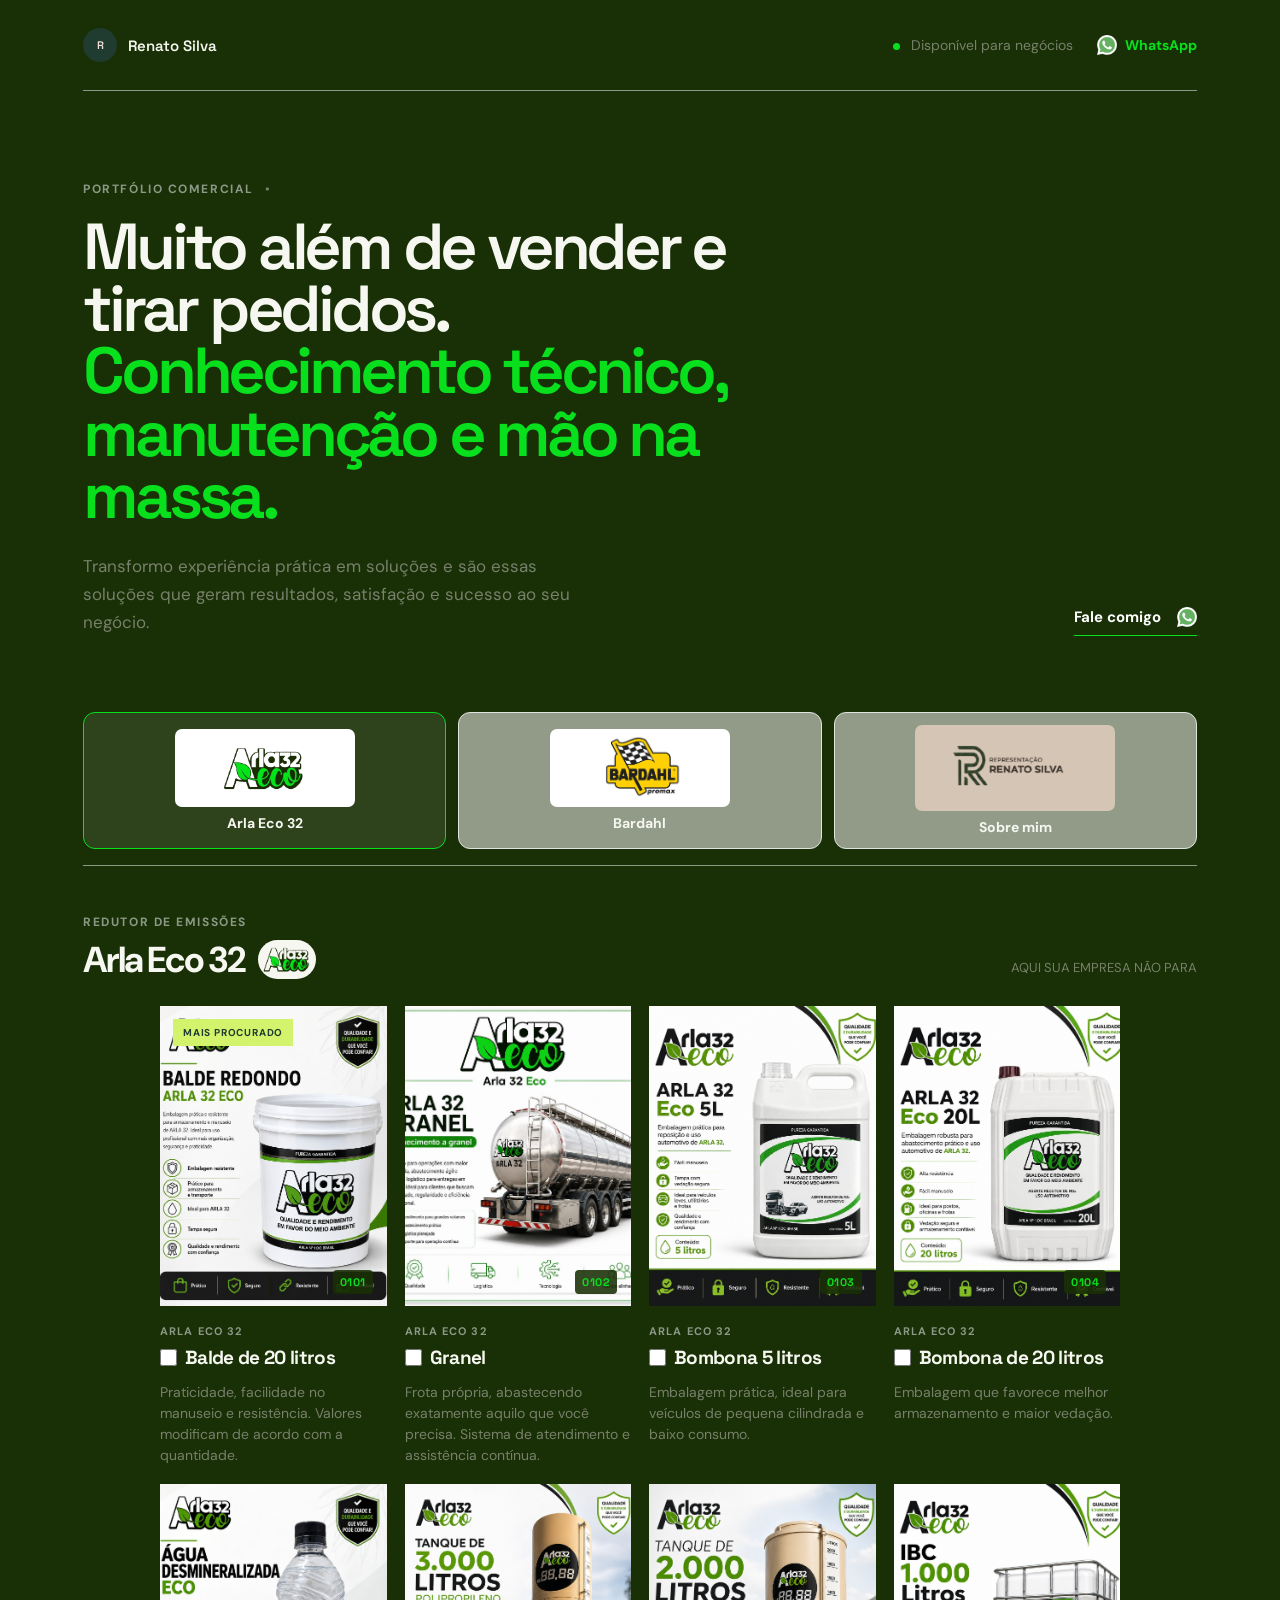
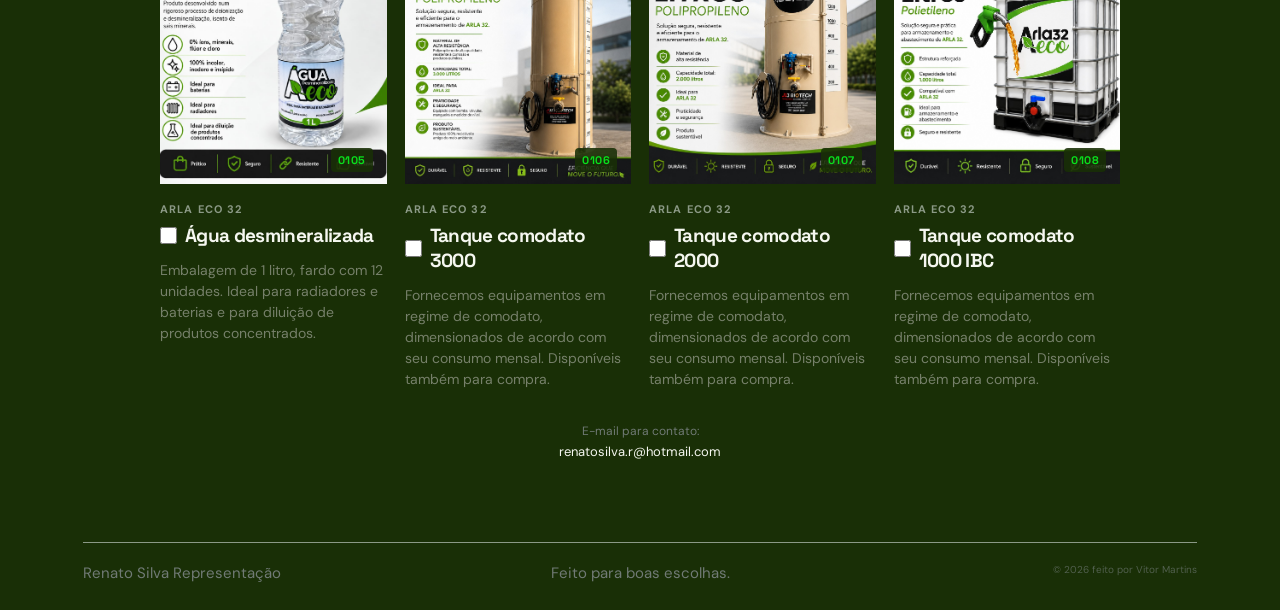
==== commit 99b000cd: "metodo de compre" ====
--- a/index.html
+++ b/index.html
@@ -152,6 +152,13 @@
 					<p class="product-description">Fornecemos equipamentos em regime de comodato, dimensionados de acordo com seu consumo mensal. Disponíveis também para compra.</p></div></div>
 				</article>
 			</div>
+			<div class="order-actions" data-order-actions hidden>
+				<a class="order-whatsapp-button" data-order-link href="https://wa.me/5587991021576" target="_blank" rel="noopener">
+					<img class="whatsapp-icon" src="imagens/whatsapp.png" alt="">
+					<span>Fazer pedido pelo WhatsApp</span>
+				</a>
+				<button class="clear-order-button" data-clear-order type="button">Limpar compra</button>
+			</div>
 			<div class="email-contact">
 				<span class="email-contact-label">E-mail para contato:</span>
 				<a href="mailto:renatosilva.r@hotmail.com">renatosilva.r@hotmail.com</a>
@@ -240,6 +247,13 @@
 				<div class="cat-tabs" id="catTabs" role="tablist" aria-label="Categorias Bardahl"></div>
 				<div id="catPanels"></div>
 			</div>
+			<div class="order-actions" data-order-actions hidden>
+				<a class="order-whatsapp-button" data-order-link href="https://wa.me/5587991021576" target="_blank" rel="noopener">
+					<img class="whatsapp-icon" src="imagens/whatsapp.png" alt="">
+					<span>Fazer pedido pelo WhatsApp</span>
+				</a>
+				<button class="clear-order-button" data-clear-order type="button">Limpar compra</button>
+			</div>
 			<div class="email-contact">
 				<span class="email-contact-label">E-mail para contato:</span>
 				<a href="mailto:jefferson.renato@distribuidorabasteca.com.br">jefferson.renato@distribuidorabasteca.com.br</a>
--- a/style.css
+++ b/style.css
@@ -649,6 +649,113 @@
   gap: 10px;
 }
 
+.product-title-row {
+  display: flex;
+  align-items: center;
+  gap: 8px;
+}
+
+.product-select {
+  flex: 0 0 auto;
+  width: 17px;
+  height: 17px;
+  margin: 0;
+  accent-color: var(--dark-green);
+  cursor: pointer;
+}
+
+.product-title-row h3 {
+  min-width: 0;
+}
+
+.product-quantity {
+  display: flex;
+  align-items: center;
+  gap: 8px;
+  margin-top: 8px;
+  color: var(--muted);
+  font-size: 12px;
+}
+
+.product-quantity[hidden] {
+  display: none;
+}
+
+.product-quantity input {
+  width: 68px;
+  padding: 5px 7px;
+  color: var(--ink);
+  background: #fff;
+  border: 1px solid var(--line);
+  border-radius: 4px;
+  font: inherit;
+}
+
+.order-actions {
+  display: flex;
+  flex-wrap: wrap;
+  align-items: center;
+  justify-content: center;
+  gap: 10px;
+  margin: 28px auto 0;
+}
+
+.order-actions[hidden] {
+  display: none;
+}
+
+.order-whatsapp-button {
+  display: inline-flex;
+  align-items: center;
+  justify-content: center;
+  gap: 10px;
+  padding: 13px 20px;
+  color: #fff;
+  background: #178c4c;
+  font-size: 14px;
+  font-weight: 700;
+  transition: background-color .2s ease, transform .2s ease;
+}
+
+.clear-order-button {
+  padding: 12px 18px;
+  color: #fff;
+  background: #000;
+  border: 1px solid #000;
+  cursor: pointer;
+  font-size: 14px;
+  font-weight: 700;
+  transition: background-color .2s ease, color .2s ease;
+}
+
+.clear-order-button:hover {
+  color: #fff;
+  background: #222;
+}
+
+.order-whatsapp-button:hover {
+  background: #116d3a;
+  transform: translateY(-2px);
+}
+
+.order-whatsapp-button.is-disabled {
+  cursor: not-allowed;
+  opacity: .65;
+}
+
+.order-whatsapp-button:focus-visible,
+.clear-order-button:focus-visible,
+.product-select:focus-visible,
+.product-quantity input:focus-visible {
+  outline: 3px solid var(--accent);
+  outline-offset: 3px;
+}
+
+.order-whatsapp-button .whatsapp-icon {
+  width: 19px;
+  height: 19px;
+}
+
 .category {
   margin-bottom: 7px;
   font-size: 11px;
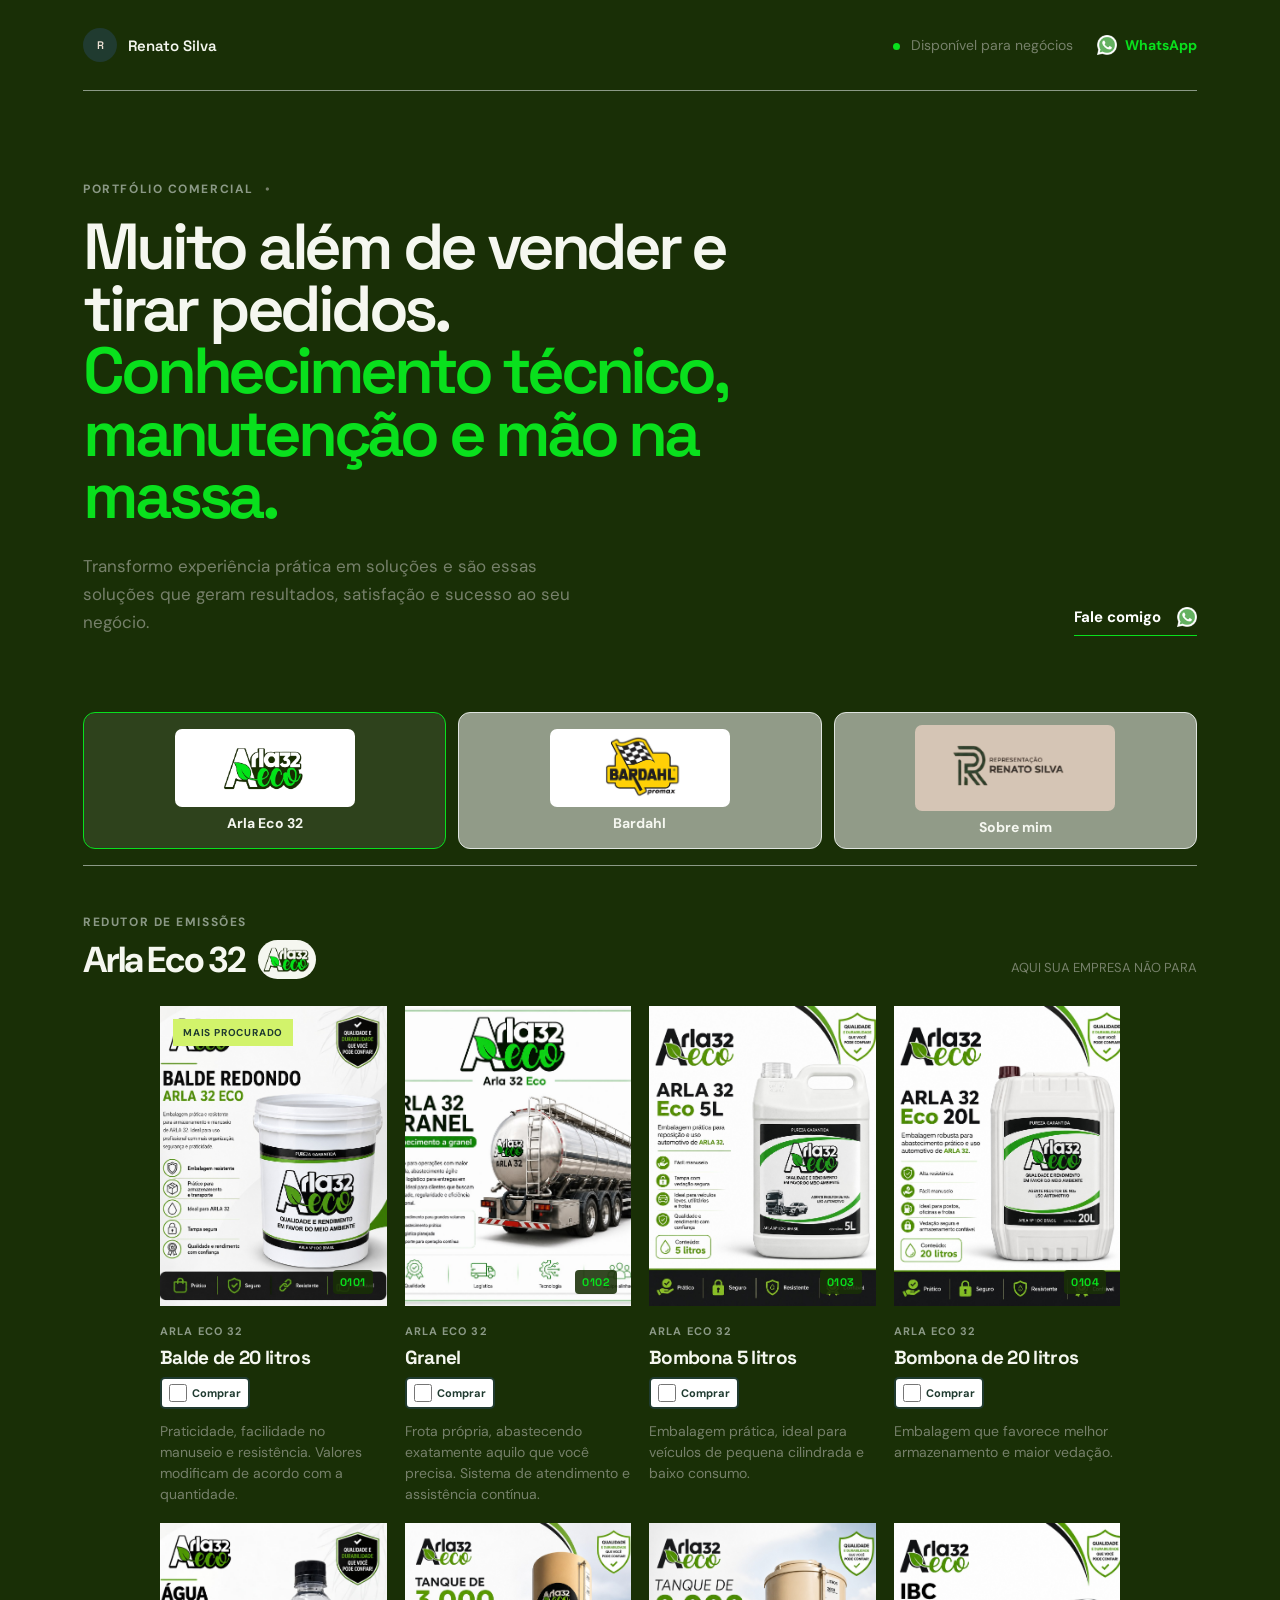
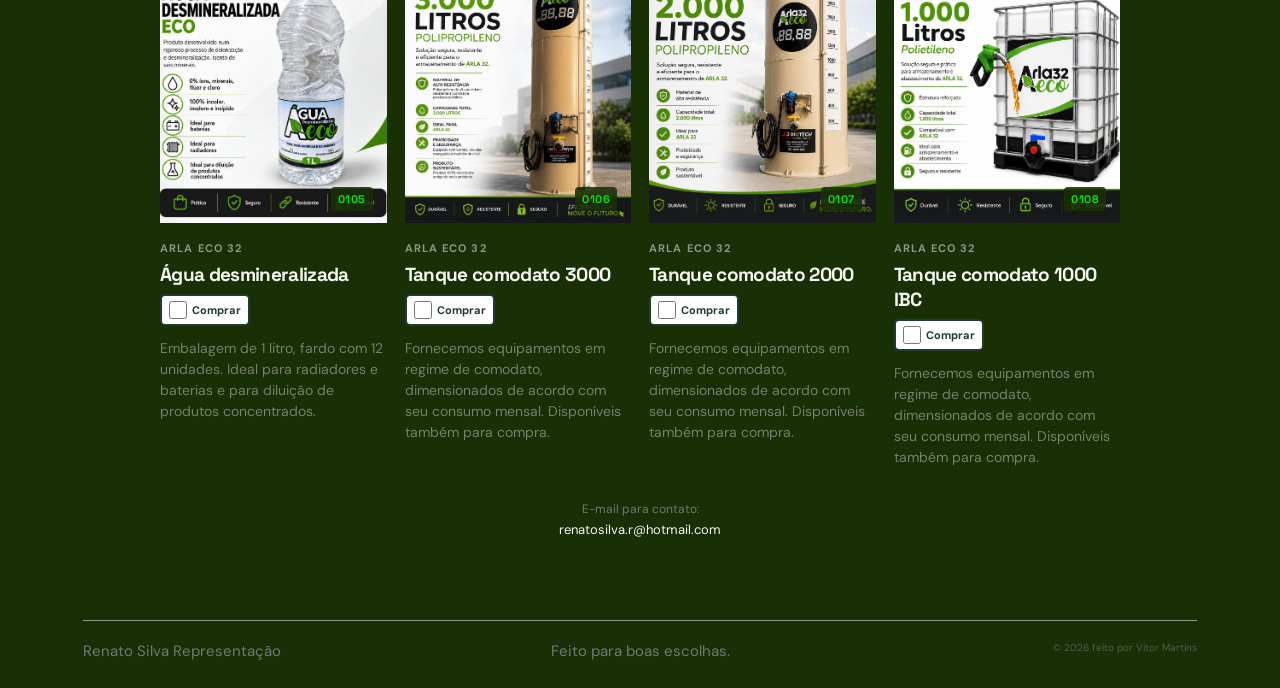
==== commit 4c5e7f8a: "a 3 passo do feixo" ====
--- a/index.html
+++ b/index.html
@@ -179,19 +179,19 @@
 			<div class="product-grid">
 				<article class="product-card product-featured">
 					<div class="product-image bardahl-product-image" style="background-color:rgb(173,166,31);">
-						<img src="imagens/produtos/bardahl/B122020TURBO.png" alt="Bardahl Max S10 500 ml">
+						<img src="imagens/produtos/bardahl/B122020TURBO.png" alt="Bardahl B12 Turbo">
 						<span class="image-label">Mais procurado</span><span class="product-number">0201</span>
 					</div>
 					<div class="product-info"><div><p class="category">Bardahl</p><h3>B12 TURBO</h3>
-					<p class="product-description">Aditivo que protege o motor, reduz o atrito e ajuda a prolongar sua vida útil.</p></div></div>
-				</article>
-				<article class="product-card">
-					<div class="product-image bardahl-product-image" style="background-color:rgb(173,166,31);">
-						<img src="imagens/produtos/bardahl/BARDAHL MAX S10.png" alt="Bardahl B12 Turbo">
+					<p class="product-description">Aumenta a vida útil do óleo e do motor e protege contra oxidação. Disponível em embalagens de 1 litro, 20 litros e 200 litros.</p></div></div>
+				</article>
+				<article class="product-card">
+					<div class="product-image bardahl-product-image" style="background-color:rgb(173,166,31);">
+						<img src="imagens/produtos/bardahl/BARDAHL MAX S10.png" alt="Bardahl Max S10 500 ml">
 						<span class="product-number">0202</span>
 					</div>
 					<div class="product-info"><div><p class="category">Bardahl</p><h3>MAX S10 500 ML</h3>
-					<p class="product-description">Lubrificação avançada para manter o motor limpo e funcionando melhor.</p></div></div>
+					<p class="product-description">Ação descarbonizante, antioxidante, bactericida e fungicida. Evita a formação de borra e aumenta a vida útil do diesel. Frasco de 500 ml.</p></div></div>
 				</article>
 				<article class="product-card">
 					<div class="product-image bardahl-product-image" style="background-color:rgb(173,166,31);">
@@ -199,7 +199,7 @@
 						<span class="product-number">0203</span>
 					</div>
 					<div class="product-info"><div><p class="category">Bardahl</p><h3>CLEAN GAS</h3>
-					<p class="product-description">Lubrificação avançada para manter o motor limpo e funcionando melhor.</p></div></div>
+					<p class="product-description">Promove a limpeza dos bicos injetores e válvulas, reduz o encrostamento e elimina resíduos da queima. Frasco de 200 ml.</p></div></div>
 				</article>
 				<article class="product-card">
 					<div class="product-image bardahl-product-image" style="background-color:rgb(173,166,31);">
@@ -207,7 +207,7 @@
 						<span class="product-number">0204</span>
 					</div>
 					<div class="product-info"><div><p class="category">Bardahl</p><h3>FLEX</h3>
-					<p class="product-description">Lubrificação avançada para manter o motor limpo e funcionando melhor.</p></div></div>
+					<p class="product-description">Protege e limpa o sistema de injeção e ajuda a reduzir o consumo de combustível. Frasco de 200 ml.</p></div></div>
 				</article>
 				<article class="product-card">
 					<div class="product-image bardahl-product-image" style="background-color:rgb(173,166,31);">
@@ -215,23 +215,23 @@
 						<span class="product-number">0205</span>
 					</div>
 					<div class="product-info"><div><p class="category">Bardahl</p><h3>PROAL</h3>
-					<p class="product-description">Lubrificação avançada para manter o motor limpo e funcionando melhor.</p></div></div>
+					<p class="product-description">Limpa bicos e válvulas, remove a borra branca proveniente do etanol e contém inibidores de corrosão. Frasco de 200 ml.</p></div></div>
 				</article>
 				<article class="product-card">
 					<div class="product-image bardahl-product-image" style="background-color:rgb(173,166,31);">
 						<img src="imagens/produtos/bardahl/RAD20COOL.png" alt="Bardahl Radcool">
 						<span class="product-number">0206</span>
 					</div>
-					<div class="product-info"><div><p class="category">Bardahl</p><h3>RADCOOL</h3>
-					<p class="product-description">Lubrificação avançada para manter o motor limpo e funcionando melhor.</p></div></div>
-				</article>
-				<article class="product-card">
-					<div class="product-image bardahl-product-image" style="background-color:rgb(173,166,31);">
-						<img src="imagens/produtos/bardahl/LIMPA20VIDROS.png" alt="Bardahl Radcool">
+					<div class="product-info"><div><p class="category">Bardahl</p><h3>RAD COOL LONG LIFE CONCENTRADO</h3>
+					<p class="product-description">Oferece proteção anticorrosiva, evita a formação de bolhas, melhora a eficiência térmica e lubrifica a bomba d'água. Frasco de 1 litro.</p></div></div>
+				</article>
+				<article class="product-card">
+					<div class="product-image bardahl-product-image" style="background-color:rgb(173,166,31);">
+						<img src="imagens/produtos/bardahl/LIMPA20VIDROS.png" alt="Bardahl Limpa Vidros">
 						<span class="product-number">0207</span>
 					</div>
-					<div class="product-info"><div><p class="category">Bardahl</p><h3>LIMPA VIDROS	</h3>
-					<p class="product-description">Lubrificação avançada para manter o motor limpo e funcionando melhor.</p></div></div>
+					<div class="product-info"><div><p class="category">Bardahl</p><h3>LIMPA VIDROS</h3>
+					<p class="product-description">Desembaça e cria uma película protetora, protege as palhetas e não agride a pintura. Frasco de 100 ml.</p></div></div>
 				</article>
 			</div>
 
@@ -268,6 +268,27 @@
 	<button class="image-lightbox-close" type="button" aria-label="Fechar imagem ampliada">&times;</button>
 	<img src="" alt="">
 </dialog>
+<dialog class="shopping-cart-dialog" aria-labelledby="shopping-cart-title">
+	<div class="shopping-cart-header">
+		<div>
+			<p class="section-kicker">SEU PEDIDO</p>
+			<h2 id="shopping-cart-title">Minha compra</h2>
+			<p class="shopping-cart-category" data-cart-category></p>
+		</div>
+		<button class="shopping-cart-close" data-cart-close type="button" aria-label="Fechar compra">&times;</button>
+	</div>
+	<div class="shopping-cart-items" data-cart-items></div>
+	<button class="shopping-cart-checkout" data-cart-checkout type="button">Concluir compra</button>
+	<button class="shopping-cart-continue" data-cart-close type="button">Continuar comprando</button>
+</dialog>
+<button class="shopping-cart-fab" data-cart-open type="button" aria-label="Ver minha compra" title="Ver minha compra" hidden>
+	<svg viewBox="0 0 24 24" aria-hidden="true" focusable="false">
+		<path d="M3 4h2l2.2 10.1a2 2 0 0 0 2 1.6h8.2a2 2 0 0 0 1.9-1.4L21 8H6" />
+		<circle cx="10" cy="20" r="1.4" />
+		<circle cx="18" cy="20" r="1.4" />
+	</svg>
+	<span class="shopping-cart-count" data-cart-count>0</span>
+</button>
 <a class="back-to-top" href="#top" aria-label="Voltar ao topo" title="Voltar ao topo" hidden><span aria-hidden="true">↑</span></a>
 
 <script src="script.js"></script>
--- a/style.css
+++ b/style.css
@@ -62,6 +62,68 @@
 }
 
 .back-to-top:focus-visible {
+  outline: 3px solid var(--accent);
+  outline-offset: 3px;
+}
+
+.shopping-cart-fab {
+  position: fixed;
+  right: 24px;
+  bottom: 82px;
+  z-index: 11;
+  display: grid;
+  width: 52px;
+  height: 52px;
+  place-items: center;
+  color: #fff;
+  background: var(--dark-green);
+  border: 0;
+  border-radius: 50%;
+  box-shadow: 0 4px 14px rgba(0, 0, 0, .25);
+  cursor: pointer;
+  transition: transform .2s ease, background-color .2s ease;
+}
+
+.shopping-cart-fab[hidden] {
+  display: none;
+}
+
+.shopping-cart-fab:hover {
+  background: #2e4d3f;
+  transform: translateY(-3px);
+}
+
+.shopping-cart-fab svg {
+  width: 25px;
+  height: 25px;
+  fill: none;
+  stroke: currentColor;
+  stroke-linecap: round;
+  stroke-linejoin: round;
+  stroke-width: 1.8;
+}
+
+.shopping-cart-count {
+  position: absolute;
+  top: -4px;
+  right: -4px;
+  display: grid;
+  min-width: 21px;
+  height: 21px;
+  padding: 0 5px;
+  place-items: center;
+  color: #000;
+  background: var(--accent);
+  border-radius: 999px;
+  font-size: 11px;
+  font-weight: 700;
+}
+
+.shopping-cart-fab:focus-visible,
+.shopping-cart-close:focus-visible,
+.shopping-cart-checkout:focus-visible,
+.shopping-cart-continue:focus-visible,
+.shopping-cart-remove:focus-visible {
   outline: 3px solid var(--accent);
   outline-offset: 3px;
 }
@@ -650,17 +712,37 @@
 }
 
 .product-title-row {
-  display: flex;
+  display: block;
+}
+
+.product-select-label {
+  display: inline-flex;
   align-items: center;
-  gap: 8px;
+  gap: 5px;
+  margin-top: 7px;
+  padding: 5px 7px;
+  color: var(--dark-green);
+  background: #fff;
+  border: 2px solid var(--dark-green);
+  border-radius: 5px;
+  cursor: pointer;
+  font-size: 11px;
+  font-weight: 700;
+  line-height: 1;
+  white-space: nowrap;
+}
+
+.product-select-label.is-selected {
+  color: #fff;
+  background: var(--dark-green);
 }
 
 .product-select {
   flex: 0 0 auto;
-  width: 17px;
-  height: 17px;
+  width: 18px;
+  height: 18px;
   margin: 0;
-  accent-color: var(--dark-green);
+  accent-color: #178c4c;
   cursor: pointer;
 }
 
@@ -749,6 +831,143 @@
 .product-quantity input:focus-visible {
   outline: 3px solid var(--accent);
   outline-offset: 3px;
+}
+
+.shopping-cart-dialog {
+  position: fixed;
+  inset: auto 24px 148px auto;
+  width: min(420px, calc(100vw - 32px));
+  max-width: none;
+  max-height: min(70vh, 620px);
+  margin: 0;
+  padding: 22px;
+  color: var(--ink);
+  background: #fff;
+  border: 1px solid var(--line);
+  box-shadow: 0 14px 44px rgba(0, 0, 0, .25);
+}
+
+.shopping-cart-dialog::backdrop {
+  background: rgba(0, 0, 0, .35);
+}
+
+.shopping-cart-header {
+  display: flex;
+  align-items: flex-start;
+  justify-content: space-between;
+  gap: 16px;
+  padding-bottom: 16px;
+  border-bottom: 1px solid var(--line);
+}
+
+.shopping-cart-header .section-kicker {
+  margin-bottom: 5px;
+}
+
+.shopping-cart-header h2 {
+  margin: 0;
+  font-size: 24px;
+}
+
+.shopping-cart-category {
+  margin: 4px 0 0;
+  color: var(--muted);
+  font-size: 13px;
+}
+
+.shopping-cart-close {
+  width: 34px;
+  height: 34px;
+  color: var(--ink);
+  background: transparent;
+  border: 1px solid var(--line);
+  border-radius: 50%;
+  cursor: pointer;
+  font-size: 24px;
+  line-height: 1;
+}
+
+.shopping-cart-items {
+  display: grid;
+  gap: 12px;
+  max-height: min(44vh, 380px);
+  padding: 16px 2px;
+  overflow-y: auto;
+}
+
+.shopping-cart-item {
+  display: flex;
+  align-items: center;
+  justify-content: space-between;
+  gap: 12px;
+  padding-bottom: 12px;
+  border-bottom: 1px solid var(--line);
+}
+
+.shopping-cart-item-details {
+  display: grid;
+  gap: 4px;
+  min-width: 0;
+}
+
+.shopping-cart-item-details strong {
+  font-size: 14px;
+}
+
+.shopping-cart-item-details span {
+  color: var(--muted);
+  font-size: 12px;
+}
+
+.shopping-cart-item-controls,
+.shopping-cart-item-controls label {
+  display: flex;
+  align-items: center;
+  gap: 7px;
+}
+
+.shopping-cart-item-controls label {
+  color: var(--muted);
+  font-size: 12px;
+}
+
+.shopping-cart-quantity {
+  width: 62px;
+  padding: 6px;
+  border: 1px solid var(--line);
+  border-radius: 4px;
+  font: inherit;
+}
+
+.shopping-cart-remove {
+  padding: 6px 8px;
+  color: #8b2525;
+  background: transparent;
+  border: 1px solid #d8aaaa;
+  border-radius: 4px;
+  cursor: pointer;
+  font-size: 12px;
+}
+
+.shopping-cart-checkout,
+.shopping-cart-continue {
+  width: 100%;
+  padding: 11px 16px;
+  border: 0;
+  cursor: pointer;
+  font: inherit;
+  font-weight: 700;
+}
+
+.shopping-cart-checkout {
+  margin-bottom: 8px;
+  color: #fff;
+  background: #178c4c;
+}
+
+.shopping-cart-continue {
+  color: var(--dark-green);
+  background: #eaf3e5;
 }
 
 .order-whatsapp-button .whatsapp-icon {
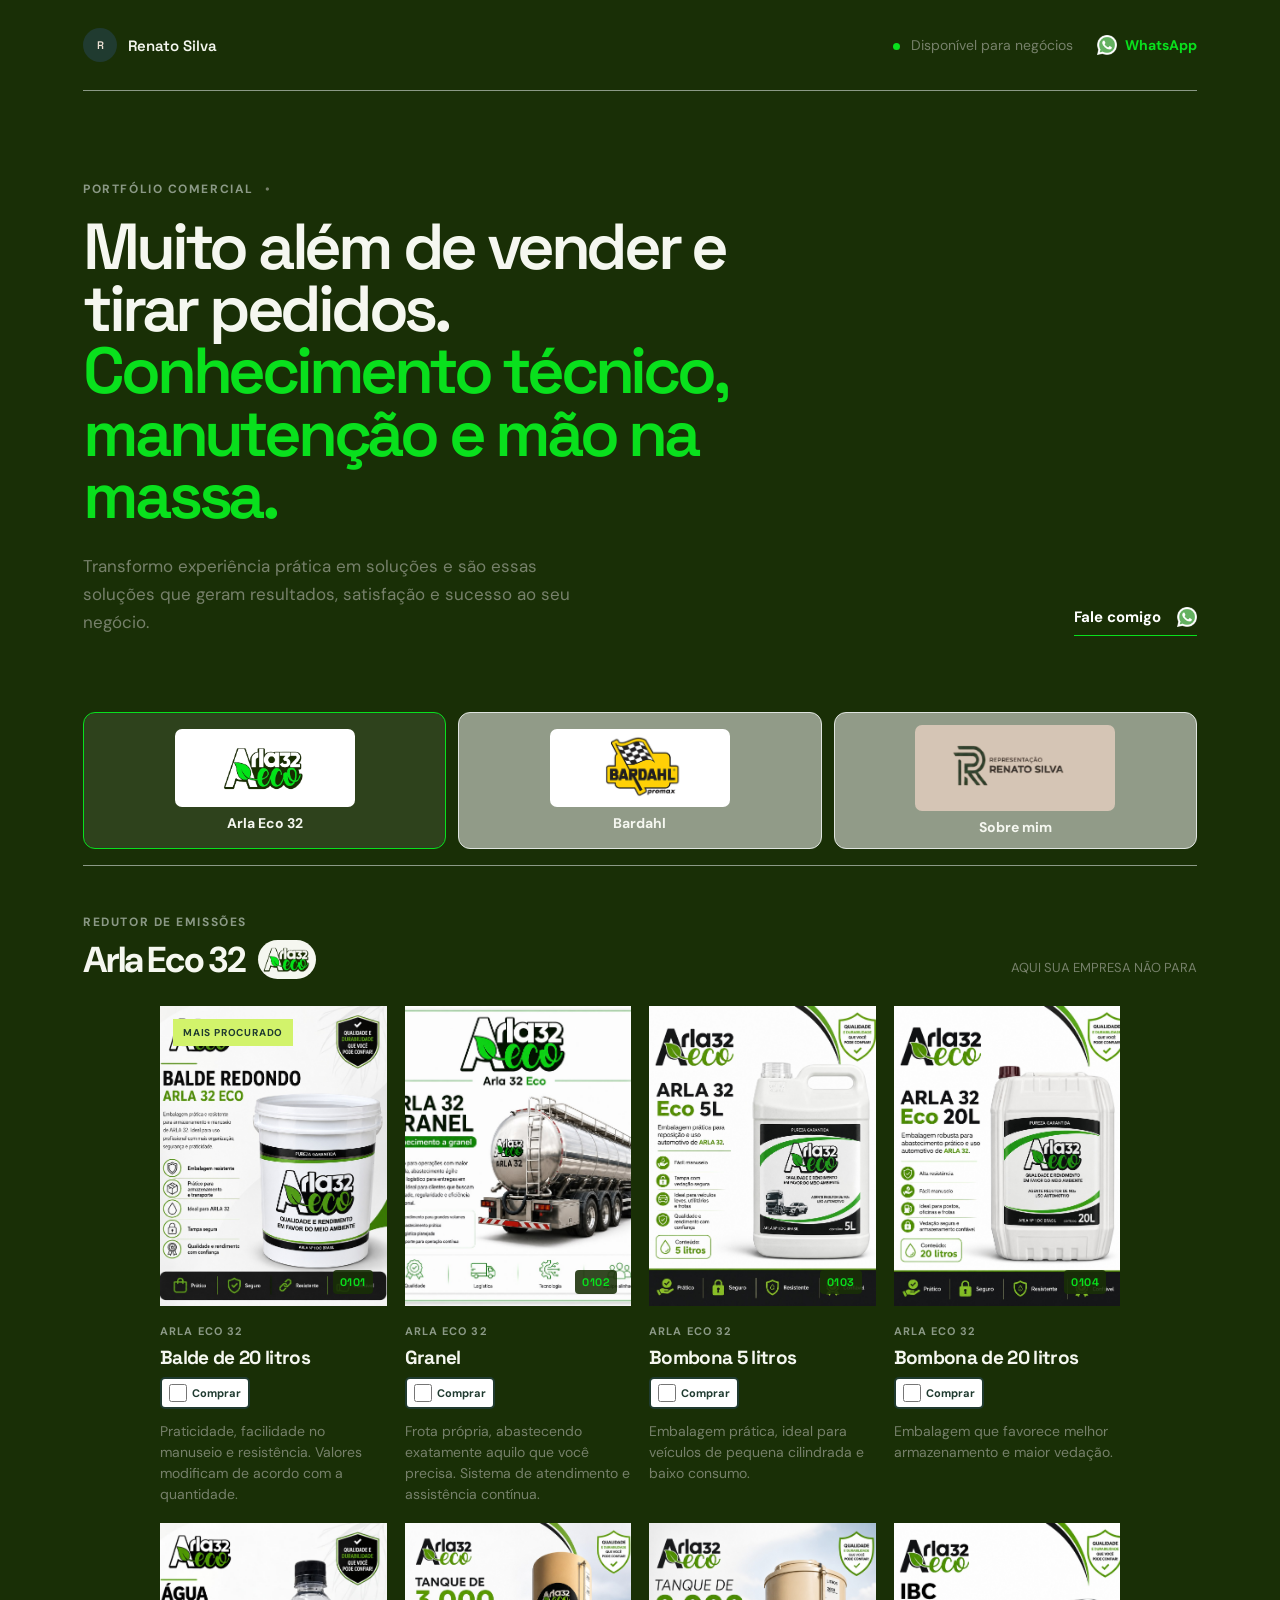
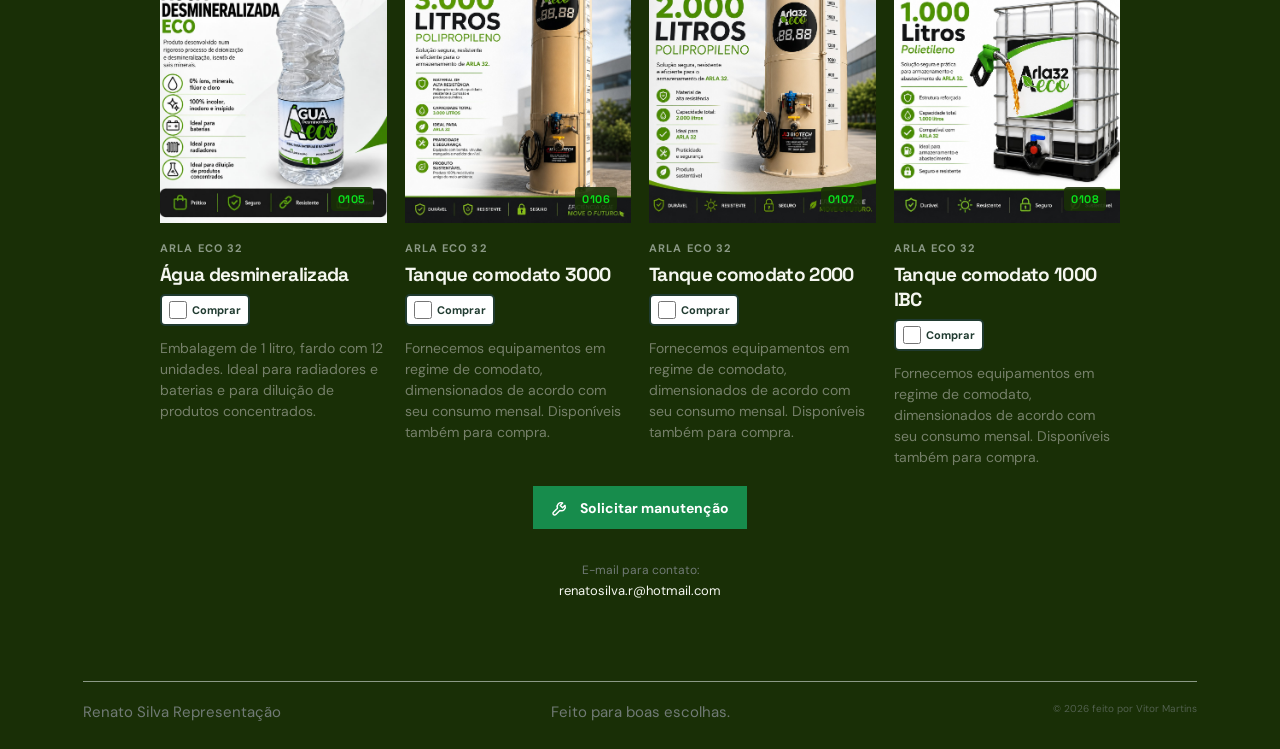
==== commit aa53f7e6: "BOTÃO DE MANUTÇÃO" ====
--- a/index.html
+++ b/index.html
@@ -158,6 +158,14 @@
 					<span>Fazer pedido pelo WhatsApp</span>
 				</a>
 				<button class="clear-order-button" data-clear-order type="button">Limpar compra</button>
+			</div>
+			<div class="maintenance-contact">
+				<a class="maintenance-button" href="https://wa.me/5587991021576?text=Ol%C3%A1%2C%20tudo%20bem%3F%0AEstou%20precisando%20de%20manuten%C3%A7%C3%A3o" target="_blank" rel="noopener">
+					<svg class="maintenance-icon" viewBox="0 0 24 24" aria-hidden="true" focusable="false">
+						<path d="M14.7 6.3a5 5 0 0 0-6.5 6.5l-5.1 5.1a2.1 2.1 0 0 0 3 3l5.1-5.1a5 5 0 0 0 6.5-6.5l-3.1 3.1-3-3 3.1-3.1Z" />
+					</svg>
+					Solicitar manutenção
+				</a>
 			</div>
 			<div class="email-contact">
 				<span class="email-contact-label">E-mail para contato:</span>
--- a/style.css
+++ b/style.css
@@ -975,6 +975,50 @@
   height: 19px;
 }
 
+.maintenance-contact {
+  display: flex;
+  justify-content: center;
+  margin: 18px auto 0;
+}
+
+.maintenance-button {
+  display: inline-flex;
+  align-items: center;
+  justify-content: center;
+  gap: 10px;
+  padding: 12px 18px;
+  color: #fff;
+  background: #178c4c;
+  font-size: 14px;
+  font-weight: 700;
+  transition: background-color .2s ease, transform .2s ease;
+}
+
+.maintenance-button:hover {
+  background: #116d3a;
+  transform: translateY(-2px);
+}
+
+.maintenance-button:focus-visible {
+  outline: 3px solid var(--accent);
+  outline-offset: 3px;
+}
+
+.maintenance-button .whatsapp-icon {
+  width: 19px;
+  height: 19px;
+}
+
+.maintenance-icon {
+  width: 19px;
+  height: 19px;
+  fill: none;
+  stroke: currentColor;
+  stroke-linecap: round;
+  stroke-linejoin: round;
+  stroke-width: 1.8;
+}
+
 .category {
   margin-bottom: 7px;
   font-size: 11px;
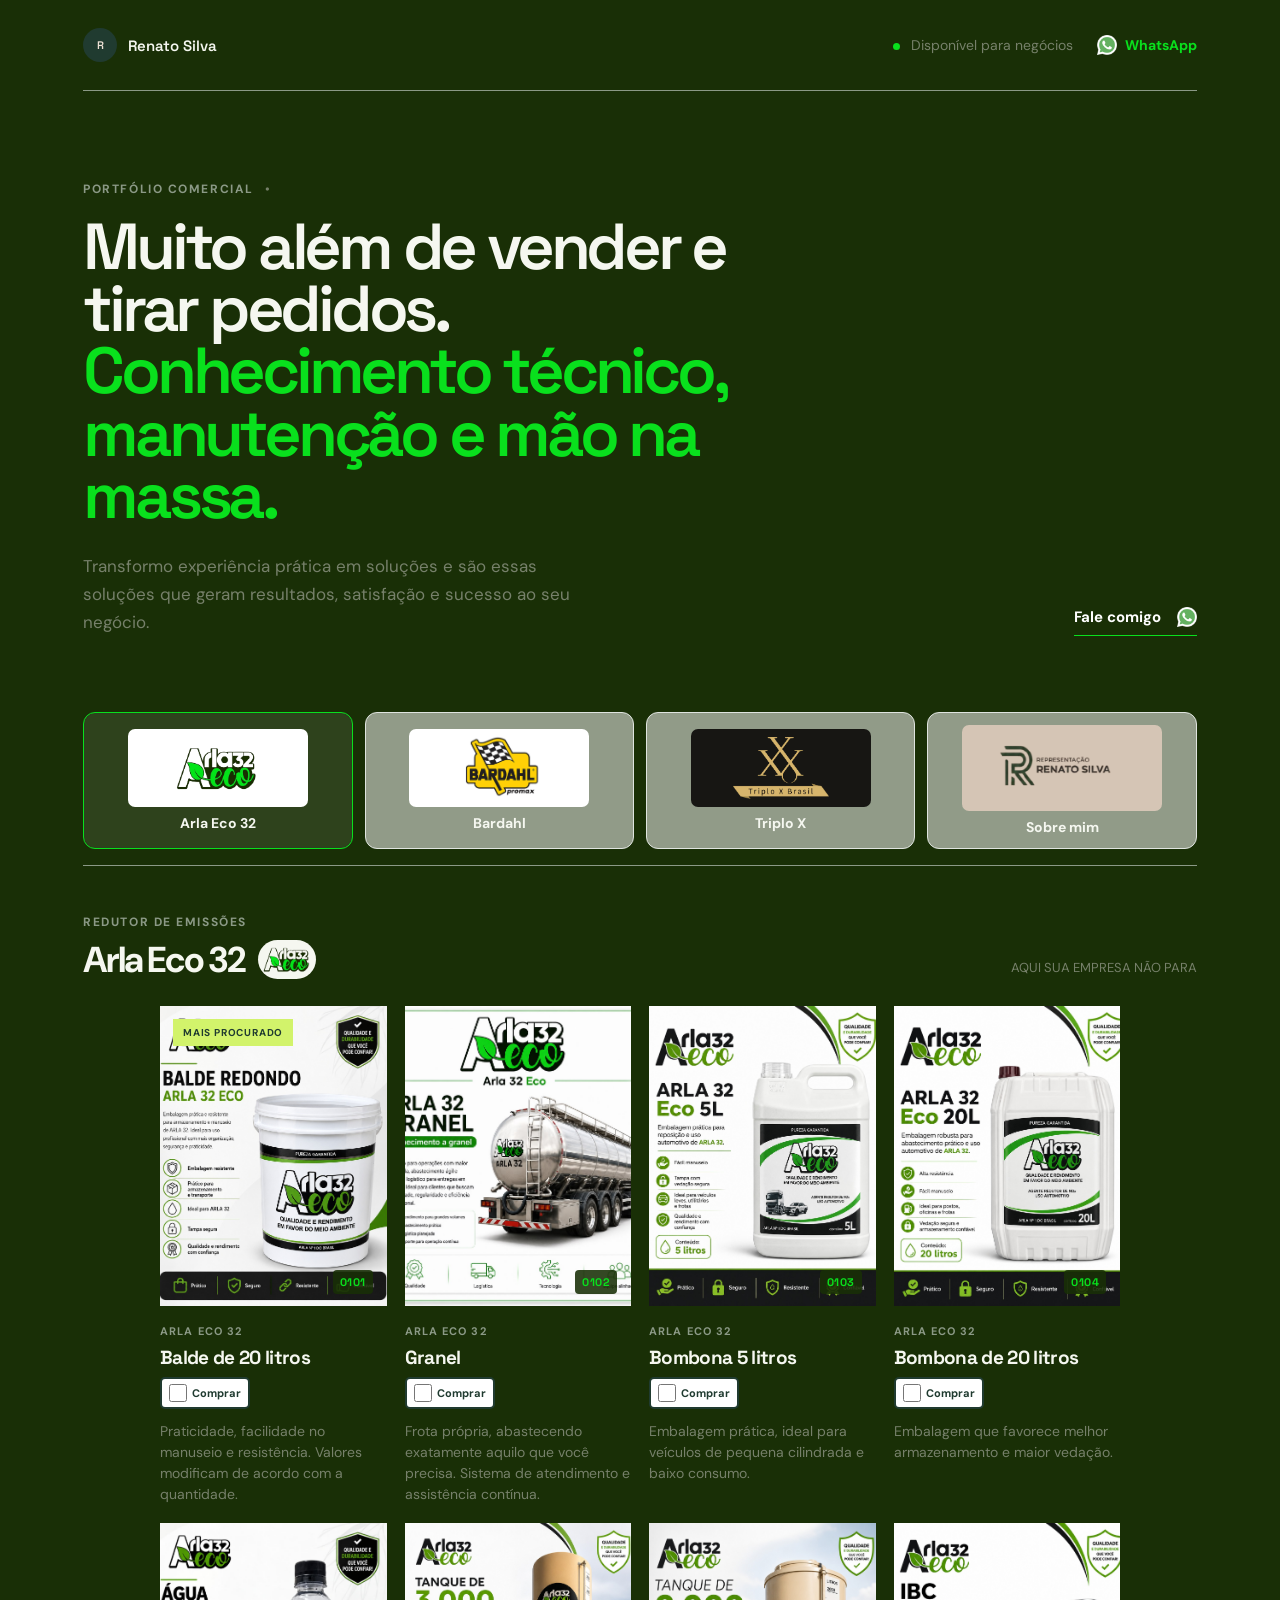
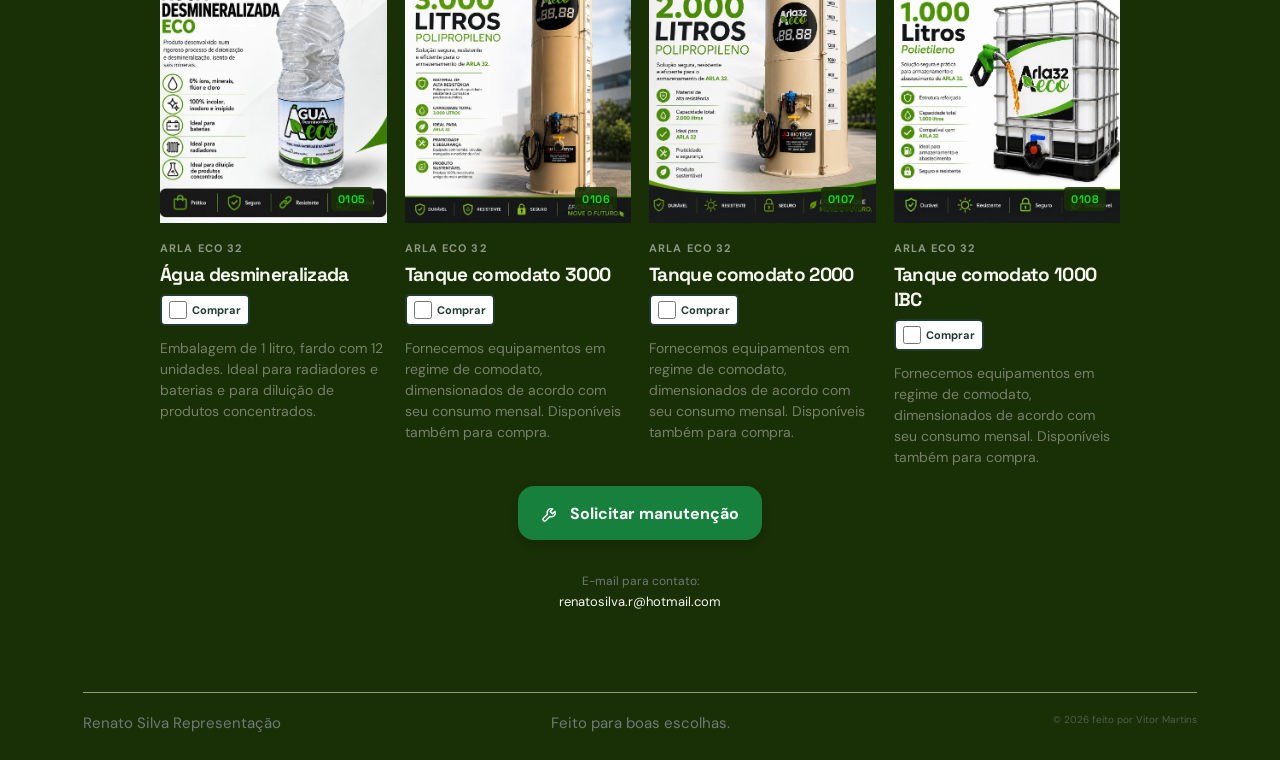
==== commit 4f04c206: "adiçao do triplo x" ====
--- a/index.html
+++ b/index.html
@@ -47,6 +47,10 @@
 				<img src="imagens/bardahl.png" alt="" class="imgar2">
 				<span>Bardahl</span>
 			</button>
+			<button class="tab" id="tab-triplo-x" role="tab" aria-selected="false" aria-controls="triplo-x" data-tab="triplo-x" data-theme="triplo-x">
+				<img src="imagens/Triplo-X-.pdf-3.webp" alt="" class="triplo-x-tab-logo">
+				<span>Triplo X</span>
+			</button>
 			<div class="botcol">
 				<button class="tab" id="tab-sobre" role="tab" aria-selected="false" aria-controls="sobre" data-tab="sobre">
 					<img style="background-color:#e6d0c1cc;" src="imagens/logo renato.png" alt="" class="imgar1">
@@ -265,6 +269,41 @@
 			<div class="email-contact">
 				<span class="email-contact-label">E-mail para contato:</span>
 				<a href="mailto:jefferson.renato@distribuidorabasteca.com.br">jefferson.renato@distribuidorabasteca.com.br</a>
+			</div>
+		</section>
+
+		<section class="tab-panel category-panel triplo-x-panel" id="triplo-x" role="tabpanel" aria-labelledby="tab-triplo-x" hidden>
+			<div class="panel-heading">
+				<div>
+					<p class="section-kicker">NOVA EMPRESA</p>
+					<div class="triplo-x-title-row">
+						<h2>Triplo X</h2>
+						<img class="triplo-x-logo" src="imagens/Triplo-X-.pdf-3.webp" alt="Logo Triplo X Brasil">
+					</div>
+				</div>
+				<p class="panel-note">Uma nova parceria em construção</p>
+			</div>
+			<div class="fiction-notice" role="note">
+				<strong>Itens conceituais</strong>
+				<p>Lorem ipsum dolor sit, amet consectetur adipisicing elit. Velit aliquam voluptas nam facilis enim beatae reprehenderit repudiandae voluptatem quam dignissimos. Incidunt saepe aliquam, repellendus iusto tenetur distinctio quo alias illo?</p>
+			</div>
+			<div class="triplo-x-product-grid">
+				<article class="triplo-x-product-card">
+					<div class="triplo-x-product-art" aria-hidden="true"><span>TX</span><strong>01</strong></div>
+					<div class="triplo-x-product-info"><p class="category">Linha conceitual</p><h3>Óleo Motor Estrada</h3><p>Exemplo fictício de lubrificante automotivo para compor o catálogo inicial.</p></div>
+				</article>
+				<article class="triplo-x-product-card">
+					<div class="triplo-x-product-art" aria-hidden="true"><span>TX</span><strong>02</strong></div>
+					<div class="triplo-x-product-info"><p class="category">Linha conceitual</p><h3>Fluido Radiador Proteção</h3><p>Nome ilustrativo de um produto para sistemas de arrefecimento.</p></div>
+				</article>
+				<article class="triplo-x-product-card">
+					<div class="triplo-x-product-art" aria-hidden="true"><span>TX</span><strong>03</strong></div>
+					<div class="triplo-x-product-info"><p class="category">Linha conceitual</p><h3>Desengraxante Multiuso</h3><p>Exemplo fictício de item de limpeza e manutenção automotiva.</p></div>
+				</article>
+				<article class="triplo-x-product-card">
+					<div class="triplo-x-product-art" aria-hidden="true"><span>TX</span><strong>04</strong></div>
+					<div class="triplo-x-product-info"><p class="category">Linha conceitual</p><h3>Graxa Técnica</h3><p>Produto ilustrativo para demonstrar como a futura linha poderá ser organizada.</p></div>
+				</article>
 			</div>
 		</section>
 	</main>
--- a/style.css
+++ b/style.css
@@ -1,1762 +1,2051 @@
-:root {
-  --ink: #1c2421;
-  --muted: #707a75;
-  --line: #dfe4df;
-  --paper: #eee1d6;
-  --cream: #dfcec0;
-  --accent: #d2f36b;
-  --dark-green: #203b30;
-}
-
-* {
-  box-sizing: border-box;
-}
-
-html {
-  scroll-behavior: smooth;
-}
-
-body {
-  margin: 0;
-  color: var(--ink);
-  background: #EAF7E7;
-  font-family: "DM Sans", sans-serif;
-}
-
-button,
-a {
-  font: inherit;
-}
-
-a {
-  color: inherit;
-  text-decoration: none;
-}
-
-/* ===== Voltar ao topo ===== */
-.back-to-top {
-  position: fixed;
-  right: 24px;
-  bottom: 24px;
-  z-index: 10;
-  display: grid;
-  width: 48px;
-  height: 48px;
-  place-items: center;
-  color: var(--paper);
-  background: var(--dark-green);
-  border-radius: 50%;
-  box-shadow: 0 4px 14px rgba(0, 0, 0, .22);
-  font-size: 27px;
-  line-height: 1;
-  transition: transform .2s ease, background-color .2s ease;
-}
-
-.back-to-top[hidden] {
-  display: none;
-}
-
-.back-to-top:hover {
-  background: #2e4d3f;
-  transform: translateY(-3px);
-}
-
-.back-to-top:focus-visible {
-  outline: 3px solid var(--accent);
-  outline-offset: 3px;
-}
-
-.shopping-cart-fab {
-  position: fixed;
-  right: 24px;
-  bottom: 82px;
-  z-index: 11;
-  display: grid;
-  width: 52px;
-  height: 52px;
-  place-items: center;
-  color: #fff;
-  background: var(--dark-green);
-  border: 0;
-  border-radius: 50%;
-  box-shadow: 0 4px 14px rgba(0, 0, 0, .25);
-  cursor: pointer;
-  transition: transform .2s ease, background-color .2s ease;
-}
-
-.shopping-cart-fab[hidden] {
-  display: none;
-}
-
-.shopping-cart-fab:hover {
-  background: #2e4d3f;
-  transform: translateY(-3px);
-}
-
-.shopping-cart-fab svg {
-  width: 25px;
-  height: 25px;
-  fill: none;
-  stroke: currentColor;
-  stroke-linecap: round;
-  stroke-linejoin: round;
-  stroke-width: 1.8;
-}
-
-.shopping-cart-count {
-  position: absolute;
-  top: -4px;
-  right: -4px;
-  display: grid;
-  min-width: 21px;
-  height: 21px;
-  padding: 0 5px;
-  place-items: center;
-  color: #000;
-  background: var(--accent);
-  border-radius: 999px;
-  font-size: 11px;
-  font-weight: 700;
-}
-
-.shopping-cart-fab:focus-visible,
-.shopping-cart-close:focus-visible,
-.shopping-cart-checkout:focus-visible,
-.shopping-cart-continue:focus-visible,
-.shopping-cart-remove:focus-visible {
-  outline: 3px solid var(--accent);
-  outline-offset: 3px;
-}
-
-/* ===== Shell da página e temas ===== */
-.page-shell {
-  width: 100%;
-  min-height: 100vh;
-  margin: 0 auto;
-  padding: 0 clamp(20px, 6.5vw, 96px);
-  background: #EAF7E7;
-  overflow: hidden;
-  transition: background-color .4s ease;
-}
-
-.page-shell.theme-arla {
-  background: #192f06;
-  color: #f5f7f0;
-}
-
-.page-shell.theme-bardahl {
-  background: #f4cf07;
-  color: #201b21;
-}
-
-.page-shell.theme-about {
-  background: #e6d0c1cc;
-  color: #30251f;
-}
-
-/* Tema: Sobre */
-.page-shell.theme-about .topbar,
-.page-shell.theme-about .tabs,
-.page-shell.theme-about footer {
-  border-color: #bda99a;
-}
-
-.page-shell.theme-about .tab {
-  color: #65564f;
-}
-
-.page-shell.theme-about .tab.is-active {
-  color: #30251f;
-  background: #d9bdab;
-  border-color: #987560;
-}
-
-.page-shell.theme-about .tab:hover {
-  color: #30251f;
-  background: #f0e1d5;
-}
-
-.page-shell.theme-about .tab:focus-visible {
-  outline-color: #76513f;
-}
-
-/* Tema: Bardahl */
-.page-shell.theme-bardahl .topbar,
-.page-shell.theme-bardahl .tabs,
-.page-shell.theme-bardahl footer {
-  border-color: #7c6c14;
-}
-
-.page-shell.theme-bardahl .availability,
-.page-shell.theme-bardahl .intro-copy,
-.page-shell.theme-bardahl .panel-note,
-.page-shell.theme-bardahl .product-description {
-  color: #625c41;
-}
-
-.page-shell.theme-bardahl .eyebrow,
-.page-shell.theme-bardahl .section-kicker,
-.page-shell.theme-bardahl .category {
-  color: #7c6c14;
-}
-
-.page-shell.theme-bardahl .eyebrow span {
-  color: #625c41;
-}
-
-.page-shell.theme-bardahl h2 em {
-  color: #7c6c14;
-}
-
-.page-shell.theme-bardahl h1 em {
-  color: #625c41;
-}
-
-.page-shell.theme-bardahl .tab {
-  color: #625c41;
-}
-
-.page-shell.theme-bardahl .tab.is-active {
-  color: #201b21;
-  background: rgba(255, 255, 255, .42);
-  border-color: #7c6c14;
-}
-
-.page-shell.theme-bardahl .tab:hover {
-  color: #201b21;
-  background: rgba(255, 255, 255, .62);
-}
-
-.page-shell.theme-bardahl .tab:focus-visible {
-  outline-color: #201b21;
-}
-
-.page-shell.theme-bardahl .contact-link {
-  color: #201b21;
-  border-color: #7c6c14;
-}
-
-.page-shell.theme-bardahl .whatsapp-link {
-  color: #201b21;
-}
-
-.page-shell.theme-bardahl .status-dot {
-  background: #7c6c14;
-}
-
-/* Tema: Arla */
-.page-shell.theme-arla .topbar,
-.page-shell.theme-arla .tabs,
-.page-shell.theme-arla footer {
-  border-color: #8b9986;
-}
-
-.page-shell.theme-arla .availability,
-.page-shell.theme-arla .intro-copy,
-.page-shell.theme-arla .panel-note,
-.page-shell.theme-arla .product-description {
-  color: #76806a;
-}
-
-.page-shell.theme-arla .eyebrow,
-.page-shell.theme-arla .section-kicker,
-.page-shell.theme-arla .category {
-  color: #8b9986;
-}
-
-.page-shell.theme-arla .eyebrow span {
-  color: #76806a;
-}
-
-.page-shell.theme-arla h1 em,
-.page-shell.theme-arla h2 em {
-  color: #09e01d;
-}
-
-.page-shell.theme-arla .tab,
-.page-shell.theme-arla .tab.is-active {
-  color: #f5f7f0;
-}
-
-.page-shell.theme-arla .tab.is-active {
-  background: rgba(255, 255, 255, .09);
-  border-color: #09e01d;
-}
-
-.page-shell.theme-arla .tab:hover {
-  color: #f5f7f0;
-  background: rgba(255, 255, 255, .12);
-}
-
-.page-shell.theme-arla .tab:focus-visible {
-  outline-color: #09e01d;
-}
-
-.page-shell.theme-arla .contact-link {
-  color: #fff;
-  border-color: #09e01d;
-}
-
-.page-shell.theme-arla .status-dot {
-  background: #09e01d;
-}
-
-.page-shell.theme-arla .whatsapp-link {
-  color: #09e01d;
-}
-
-/* ===== Topbar ===== */
-.topbar {
-  display: flex;
-  align-items: center;
-  justify-content: space-between;
-  padding: 28px 0;
-  border-bottom: 1px solid var(--line);
-}
-
-.brand {
-  display: flex;
-  align-items: center;
-  gap: 11px;
-  font-family: "Space Grotesk", sans-serif;
-  font-size: 15px;
-  font-weight: 600;
-}
-
-.brand-mark {
-  display: grid;
-  width: 34px;
-  height: 34px;
-  place-items: center;
-  color: var(--paper);
-  background: var(--dark-green);
-  border-radius: 50%;
-  font-size: 11px;
-  letter-spacing: .02em;
-}
-
-.availability {
-  color: var(--muted);
-  font-size: 14px;
-}
-
-.status-dot {
-  display: inline-block;
-  width: 7px;
-  height: 7px;
-  margin-right: 7px;
-  background: #09e01d;
-  border-radius: 50%;
-}
-
-.header-actions {
-  display: flex;
-  align-items: center;
-  gap: 24px;
-}
-
-.whatsapp-link {
-  display: inline-flex;
-  align-items: center;
-  gap: 8px;
-  color: #16823d;
-  font-size: 14px;
-  font-weight: 700;
-  transition:
-    transform .4s cubic-bezier(.2, .8, .2, 1),
-    color .3s ease,
-    opacity .3s ease;
-}
-
-.whatsapp-icon {
-  width: 20px;
-  height: 20px;
-  object-fit: contain;
-}
-
-.whatsapp-link:hover {
-  color: #0d6b2d;
-}
-
-/* ===== Intro ===== */
-.intro {
-  display: flex;
-  justify-content: space-between;
-  align-items: end;
-  gap: clamp(30px, 8vw, 150px);
-  padding: clamp(52px, 7vw, 100px) 0 clamp(45px, 6vw, 78px);
-}
-
-.eyebrow,
-.section-kicker,
-.category {
-  margin: 0 0 19px;
-  color: var(--muted);
-  font-size: 12px;
-  font-weight: 700;
-  letter-spacing: .13em;
-  text-transform: uppercase;
-}
-
-.eyebrow span {
-  color: #76806a;
-  padding: 0 7px;
-}
-
-h1,
-h2,
-h3,
-p {
-  margin-top: 0;
-}
-
-h1,
-h2,
-h3 {
-  font-family: "Space Grotesk", sans-serif;
-}
-
-h1 {
-  max-width: 650px;
-  margin-bottom: 24px;
-  font-size: clamp(42px, 6vw, 65px);
-  line-height: .96;
-  letter-spacing: -.065em;
-  font-weight: 600;
-}
-
-h1 em,
-h2 em {
-  color: #7a9b39;
-  font-style: normal;
-}
-
-.intro-copy {
-  max-width: 520px;
-  margin-bottom: 0;
-  color: var(--muted);
-  font-size: 17px;
-  line-height: 1.65;
-}
-
-.contact-link {
-  display: inline-flex;
-  align-items: center;
-  gap: 16px;
-  padding-bottom: 8px;
-  border-bottom: 1px solid var(--ink);
-  font-size: 15px;
-  font-weight: 700;
-  white-space: nowrap;
-  transition:
-    transform .4s cubic-bezier(.2, .8, .2, 1),
-    color .3s ease,
-    border-color .3s ease;
-}
-
-.contact-link:hover,
-.whatsapp-link:hover,
-.primary-button:hover {
-  transform: translateY(-4px) scale(1.02);
-}
-
-.contact-link:hover {
-  color: var(--dark-green);
-  border-bottom-color: var(--dark-green);
-}
-
-/* ===== Abas ===== */
-.tabs {
-  display: flex;
-  flex-wrap: nowrap;
-  gap: 12px;
-  padding-bottom: 16px;
-  border-bottom: 1px solid var(--line);
-}
-
-.botcol {
-  display: contents;
-}
-
-.tab {
-  display: flex;
-  flex: 1 1 0;
-  min-width: 0;
-  min-height: 120px;
-  flex-direction: column;
-  align-items: center;
-  justify-content: center;
-  gap: 8px;
-  padding: 12px 16px;
-  color: var(--muted);
-  background: rgba(255, 255, 255, .52);
-  border: 1px solid var(--line);
-  border-radius: 12px;
-  cursor: pointer;
-  font-size: 14px;
-  font-weight: 700;
-  transition:
-    color .2s ease,
-    background-color .2s ease,
-    border-color .2s ease,
-    transform .2s ease,
-    box-shadow .2s ease;
-}
-
-.tab img {
-  display: block;
-  width: auto;
-  max-width: 100%;
-  height: 78px;
-  padding: 5px;
-  object-fit: contain;
-  background: #fff;
-  border-radius: 7px;
-}
-
-.tab .imgar1 {
-  width: 200px;
-  height: 86px;
-}
-
-.tab .imgar2 {
-  width: 180px;
-}
-
-.tab span {
-  line-height: 1.2;
-}
-
-.tab:hover {
-  color: var(--dark-green);
-  background: #fff;
-  border-color: #a9b8aa;
-  transform: translateY(-2px);
-}
-
-.tab.is-active {
-  color: var(--dark-green);
-  background: #dce9d9;
-  border-color: #829b7f;
-  box-shadow: inset 0 0 0 1px rgba(32, 59, 48, .08);
-}
-
-.tab:focus-visible {
-  outline: 3px solid var(--dark-green);
-  outline-offset: 3px;
-}
-
-.tab-panel {
-  padding: 48px 0 80px;
-  animation: appear .45s ease both;
-}
-
-@keyframes appear {
-  from {
-    opacity: 0;
-    transform: translateY(8px);
-  }
-
-  to {
-    opacity: 1;
-    transform: translateY(0);
-  }
-}
-
-/* ===== Cabeçalho de painel ===== */
-.panel-heading {
-  display: flex;
-  align-items: end;
-  justify-content: space-between;
-  margin-bottom: 27px;
-}
-
-.arla-title-row,
-.bardahl-title-row {
-  display: flex;
-  align-items: center;
-  gap: 13px;
-}
-
-.arla-title-row h2,
-.bardahl-title-row h2 {
-  font-family: "DM Sans", sans-serif;
-  font-weight: 700;
-  letter-spacing: -.05em;
-}
-
-.arla-logo {
-  width: 58px;
-  height: auto;
-  display: block;
-  border-radius: 5px;
-}
-
-.bardahl-logo {
-  display: block;
-  width: 72px;
-  height: auto;
-  border-radius: 50px;
-}
-
-.section-kicker {
-  margin-bottom: 10px;
-  color: #8ca75c;
-}
-
-h2 {
-  margin-bottom: 0;
-  font-size: 36px;
-  line-height: 1;
-  letter-spacing: -.04em;
-}
-
-.panel-note {
-  margin-bottom: 3px;
-  color: var(--muted);
-  font-size: 13px;
-}
-
-/* ===== Produtos ===== */
-.product-grid {
-  display: grid;
-  grid-template-columns: repeat(auto-fit, minmax(220px, 1fr));
-  gap: 18px;
-}
-
-.category-panel .product-grid {
-  max-width: 960px;
-  margin: 0 auto;
-}
-
-.product-card {
-  min-width: 0;
-  display: flex;
-  flex-direction: column;
-}
-
-.product-image {
-  position: relative;
-  height: 300px;
-  margin-bottom: 18px;
-  overflow: hidden;
-  background: #d8dfd6;
-}
-
-.product-image img {
-  position: absolute;
-  inset: 0;
-  width: 100%;
-  height: 100%;
-  object-fit: cover;
-  display: block;
-  cursor: zoom-in;
-}
-
-.bardahl-product-image {
-  background: #f4f1eb;
-}
-
-.bardahl-product-image img {
-  padding: 12px;
-  object-fit: contain;
-}
-
-.bardahl-product-image .product-number {
-  right: 12px;
-  bottom: 12px;
-  padding: 7px 9px;
-  color: #201b21;
-  background: #f4cf07;
-  font-size: 12px;
-  letter-spacing: .04em;
-}
-
-.product-image-arla-01,
-.product-image-arla-02,
-.product-image-arla-03,
-.product-image-arla-04 {
-  background: #eaf3e5;
-}
-
-.image-label {
-  position: absolute;
-  z-index: 1;
-  top: 13px;
-  left: 13px;
-  padding: 7px 10px;
-  color: var(--dark-green);
-  background: var(--accent);
-  font-size: 10px;
-  font-weight: 700;
-  text-transform: uppercase;
-  letter-spacing: .08em;
-}
-
-.product-number {
-  position: absolute;
-  right: 14px;
-  bottom: 12px;
-  color: rgba(255, 255, 255, .85);
-  font-family: "Space Grotesk";
-  font-size: 11px;
-  font-weight: 700;
-  z-index: 1;
-}
-
-.product-info {
-  display: flex;
-  justify-content: space-between;
-  align-items: start;
-  gap: 10px;
-}
-
-.product-title-row {
-  display: block;
-}
-
-.product-select-label {
-  display: inline-flex;
-  align-items: center;
-  gap: 5px;
-  margin-top: 7px;
-  padding: 5px 7px;
-  color: var(--dark-green);
-  background: #fff;
-  border: 2px solid var(--dark-green);
-  border-radius: 5px;
-  cursor: pointer;
-  font-size: 11px;
-  font-weight: 700;
-  line-height: 1;
-  white-space: nowrap;
-}
-
-.product-select-label.is-selected {
-  color: #fff;
-  background: var(--dark-green);
-}
-
-.product-select {
-  flex: 0 0 auto;
-  width: 18px;
-  height: 18px;
-  margin: 0;
-  accent-color: #178c4c;
-  cursor: pointer;
-}
-
-.product-title-row h3 {
-  min-width: 0;
-}
-
-.product-quantity {
-  display: flex;
-  align-items: center;
-  gap: 8px;
-  margin-top: 8px;
-  color: var(--muted);
-  font-size: 12px;
-}
-
-.product-quantity[hidden] {
-  display: none;
-}
-
-.product-quantity input {
-  width: 68px;
-  padding: 5px 7px;
-  color: var(--ink);
-  background: #fff;
-  border: 1px solid var(--line);
-  border-radius: 4px;
-  font: inherit;
-}
-
-.order-actions {
-  display: flex;
-  flex-wrap: wrap;
-  align-items: center;
-  justify-content: center;
-  gap: 10px;
-  margin: 28px auto 0;
-}
-
-.order-actions[hidden] {
-  display: none;
-}
-
-.order-whatsapp-button {
-  display: inline-flex;
-  align-items: center;
-  justify-content: center;
-  gap: 10px;
-  padding: 13px 20px;
-  color: #fff;
-  background: #178c4c;
-  font-size: 14px;
-  font-weight: 700;
-  transition: background-color .2s ease, transform .2s ease;
-}
-
-.clear-order-button {
-  padding: 12px 18px;
-  color: #fff;
-  background: #000;
-  border: 1px solid #000;
-  cursor: pointer;
-  font-size: 14px;
-  font-weight: 700;
-  transition: background-color .2s ease, color .2s ease;
-}
-
-.clear-order-button:hover {
-  color: #fff;
-  background: #222;
-}
-
-.order-whatsapp-button:hover {
-  background: #116d3a;
-  transform: translateY(-2px);
-}
-
-.order-whatsapp-button.is-disabled {
-  cursor: not-allowed;
-  opacity: .65;
-}
-
-.order-whatsapp-button:focus-visible,
-.clear-order-button:focus-visible,
-.product-select:focus-visible,
-.product-quantity input:focus-visible {
-  outline: 3px solid var(--accent);
-  outline-offset: 3px;
-}
-
-.shopping-cart-dialog {
-  position: fixed;
-  inset: auto 24px 148px auto;
-  width: min(420px, calc(100vw - 32px));
-  max-width: none;
-  max-height: min(70vh, 620px);
-  margin: 0;
-  padding: 22px;
-  color: var(--ink);
-  background: #fff;
-  border: 1px solid var(--line);
-  box-shadow: 0 14px 44px rgba(0, 0, 0, .25);
-}
-
-.shopping-cart-dialog::backdrop {
-  background: rgba(0, 0, 0, .35);
-}
-
-.shopping-cart-header {
-  display: flex;
-  align-items: flex-start;
-  justify-content: space-between;
-  gap: 16px;
-  padding-bottom: 16px;
-  border-bottom: 1px solid var(--line);
-}
-
-.shopping-cart-header .section-kicker {
-  margin-bottom: 5px;
-}
-
-.shopping-cart-header h2 {
-  margin: 0;
-  font-size: 24px;
-}
-
-.shopping-cart-category {
-  margin: 4px 0 0;
-  color: var(--muted);
-  font-size: 13px;
-}
-
-.shopping-cart-close {
-  width: 34px;
-  height: 34px;
-  color: var(--ink);
-  background: transparent;
-  border: 1px solid var(--line);
-  border-radius: 50%;
-  cursor: pointer;
-  font-size: 24px;
-  line-height: 1;
-}
-
-.shopping-cart-items {
-  display: grid;
-  gap: 12px;
-  max-height: min(44vh, 380px);
-  padding: 16px 2px;
-  overflow-y: auto;
-}
-
-.shopping-cart-item {
-  display: flex;
-  align-items: center;
-  justify-content: space-between;
-  gap: 12px;
-  padding-bottom: 12px;
-  border-bottom: 1px solid var(--line);
-}
-
-.shopping-cart-item-details {
-  display: grid;
-  gap: 4px;
-  min-width: 0;
-}
-
-.shopping-cart-item-details strong {
-  font-size: 14px;
-}
-
-.shopping-cart-item-details span {
-  color: var(--muted);
-  font-size: 12px;
-}
-
-.shopping-cart-item-controls,
-.shopping-cart-item-controls label {
-  display: flex;
-  align-items: center;
-  gap: 7px;
-}
-
-.shopping-cart-item-controls label {
-  color: var(--muted);
-  font-size: 12px;
-}
-
-.shopping-cart-quantity {
-  width: 62px;
-  padding: 6px;
-  border: 1px solid var(--line);
-  border-radius: 4px;
-  font: inherit;
-}
-
-.shopping-cart-remove {
-  padding: 6px 8px;
-  color: #8b2525;
-  background: transparent;
-  border: 1px solid #d8aaaa;
-  border-radius: 4px;
-  cursor: pointer;
-  font-size: 12px;
-}
-
-.shopping-cart-checkout,
-.shopping-cart-continue {
-  width: 100%;
-  padding: 11px 16px;
-  border: 0;
-  cursor: pointer;
-  font: inherit;
-  font-weight: 700;
-}
-
-.shopping-cart-checkout {
-  margin-bottom: 8px;
-  color: #fff;
-  background: #178c4c;
-}
-
-.shopping-cart-continue {
-  color: var(--dark-green);
-  background: #eaf3e5;
-}
-
-.order-whatsapp-button .whatsapp-icon {
-  width: 19px;
-  height: 19px;
-}
-
-.maintenance-contact {
-  display: flex;
-  justify-content: center;
-  margin: 18px auto 0;
-}
-
-.maintenance-button {
-  display: inline-flex;
-  align-items: center;
-  justify-content: center;
-  gap: 10px;
-  padding: 12px 18px;
-  color: #fff;
-  background: #178c4c;
-  font-size: 14px;
-  font-weight: 700;
-  transition: background-color .2s ease, transform .2s ease;
-}
-
-.maintenance-button:hover {
-  background: #116d3a;
-  transform: translateY(-2px);
-}
-
-.maintenance-button:focus-visible {
-  outline: 3px solid var(--accent);
-  outline-offset: 3px;
-}
-
-.maintenance-button .whatsapp-icon {
-  width: 19px;
-  height: 19px;
-}
-
-.maintenance-icon {
-  width: 19px;
-  height: 19px;
-  fill: none;
-  stroke: currentColor;
-  stroke-linecap: round;
-  stroke-linejoin: round;
-  stroke-width: 1.8;
-}
-
-.category {
-  margin-bottom: 7px;
-  font-size: 11px;
-  letter-spacing: .1em;
-}
-
-h3 {
-  margin: 0;
-  font-size: 19px;
-  letter-spacing: -.035em;
-}
-
-.product-description {
-  max-width: 260px;
-  margin: 12px 0 0;
-  color: var(--muted);
-  font-size: 14px;
-  line-height: 1.5;
-}
-
-.email-contact {
-  margin: 32px auto 0;
-  text-align: center;
-  font-size: 13px;
-  line-height: 1.6;
-}
-
-.email-contact-label {
-  display: block;
-  color: var(--muted);
-  font-size: 12px;
-}
-
-.email-contact a {
-  font-size: 13px;
-  overflow-wrap: anywhere;
-}
-
-/* ===== Lightbox ===== */
-.portrait {
-  cursor: zoom-in;
-}
-
-.image-lightbox {
-  position: fixed;
-  width: fit-content;
-  max-width: min(94vw, 1200px);
-  max-height: 94vh;
-  max-height: 94dvh;
-  padding: 52px 12px 12px;
-  overflow: hidden;
-  border: 0;
-  background: transparent;
-}
-
-.image-lightbox::backdrop {
-  background: rgba(0, 0, 0, .82);
-}
-
-.image-lightbox img {
-  display: block;
-  max-width: calc(94vw - 24px);
-  max-height: calc(94vh - 64px);
-  max-height: calc(94dvh - 64px);
-  object-fit: contain;
-}
-
-.image-lightbox-close {
-  position: absolute;
-  top: 6px;
-  right: 6px;
-  display: grid;
-  width: 44px;
-  height: 44px;
-  place-items: center;
-  color: #fff;
-  background: transparent;
-  border: 0;
-  font-size: 28px;
-  cursor: pointer;
-}
-
-.image-lightbox-close:focus-visible {
-  outline: 2px solid #fff;
-  outline-offset: 3px;
-}
-
-/* ===== Sobre ===== */
-.about-layout {
-  display: grid;
-  grid-template-columns: minmax(260px, .8fr) 1.2fr;
-  gap: 9vw;
-  align-items: center;
-  max-width: 900px;
-  margin: 10px auto;
-  color: #30251f;
-  border-radius: 22px;
-  padding: 30px;
-}
-
-.about-panel {
-  background: transparent;
-}
-
-.page-shell .about-panel .section-kicker {
-  color: #76513f;
-}
-
-.about-panel .about-content h2 em {
-  color: #76513f;
-}
-
-.about-panel .about-content > p:not(.section-kicker) {
-  color: #51433b;
-}
-
-.about-panel .stats {
-  border-color: #bda99a;
-}
-
-.about-panel .stats span {
-  color: #65564f;
-}
-
-.company-experience {
-  max-width: 960px;
-  margin: 60px auto 0;
-  padding: 0 30px 20px;
-  color: #30251f;
-}
-
-.company-experience .section-kicker {
-  margin-bottom: 8px;
-}
-
-.company-experience h2 {
-  font-size: clamp(28px, 4vw, 38px);
-}
-
-.company-instruction {
-  margin: 12px 0 22px;
-  color: #65564f;
-  font-size: 14px;
-}
-
-.company-list {
-  display: grid;
-  grid-template-columns: minmax(0, 1fr);
-  gap: 10px;
-}
-
-.company-card {
-  overflow: hidden;
-  background: rgba(255, 255, 255, .32);
-  border: 1px solid #bda99a;
-  border-radius: 12px;
-  transition: background-color .2s ease, border-color .2s ease, box-shadow .2s ease;
-}
-
-.company-tab {
-  display: flex;
-  width: 100%;
-  min-width: 0;
-  min-height: 76px;
-  align-items: center;
-  gap: 18px;
-  padding: 12px 18px;
-  color: #51433b;
-  text-align: left;
-  background: transparent;
-  border: 0;
-  cursor: pointer;
-  transition: background-color .2s ease;
-}
-
-.company-tab img {
-  display: block;
-  flex: 0 0 112px;
-  width: 112px;
-  height: 44px;
-  object-fit: contain;
-}
-
-.company-name {
-  flex: 1;
-  font-size: 15px;
-  font-weight: 700;
-}
-
-.company-indicator {
-  flex: 0 0 28px;
-  display: grid;
-  width: 28px;
-  height: 28px;
-  place-items: center;
-  color: #76513f;
-  border: 1px solid #bda99a;
-  border-radius: 50%;
-  font-size: 20px;
-  line-height: 1;
-  transition: transform .2s ease;
-}
-
-.company-tab:hover {
-  background: rgba(255, 255, 255, .4);
-}
-
-.company-card.is-expanded {
-  background: rgba(255, 255, 255, .48);
-  border-color: #76513f;
-  box-shadow: inset 0 0 0 1px rgba(118, 81, 63, .12);
-}
-
-.company-card.is-expanded .company-tab {
-  background: rgba(217, 189, 171, .55);
-}
-
-.company-card.is-expanded .company-indicator {
-  transform: rotate(45deg);
-}
-
-.company-tab:focus-visible {
-  outline: 3px solid #76513f;
-  outline-offset: 3px;
-  position: relative;
-  z-index: 1;
-}
-
-.company-description {
-  padding: 0 18px 18px 148px;
-}
-
-.company-description[hidden] {
-  display: none;
-}
-
-.company-description p {
-  max-width: 700px;
-  margin: 0;
-  color: #51433b;
-  font-size: 14px;
-  line-height: 1.6;
-}
-
-#arla .product-number {
-  padding: 5px 7px;
-  color: #09e01d;
-  background: rgba(25, 47, 6, .88);
-  border-radius: 4px;
-  letter-spacing: .04em;
-}
-
-.portrait {
-  display: block;
-  width: 100%;
-  min-height: 440px;
-  object-fit: cover;
-  object-position: center 30%;
-  border-radius: 22px;
-  transition:
-    transform .3s ease,
-    box-shadow .3s ease,
-    filter .3s ease;
-  box-shadow: 0 12px 28px rgba(22, 31, 27, .14);
-}
-
-.portrait:hover {
-  transform: translateY(-4px) scale(1.01);
-  box-shadow: 0 18px 32px rgba(22, 31, 27, .18);
-  filter: saturate(1.08);
-}
-
-.about-content h2 {
-  margin-bottom: 24px;
-  font-size: clamp(36px, 5vw, 57px);
-  line-height: .98;
-}
-
-.about-content > p:not(.section-kicker) {
-  max-width: 520px;
-  color: var(--muted);
-  font-size: 16px;
-  line-height: 1.7;
-}
-
-.stats {
-  display: flex;
-  gap: 35px;
-  margin: 37px 0;
-  padding: 22px 0;
-  border-top: 1px solid var(--line);
-  border-bottom: 1px solid var(--line);
-}
-
-.stats strong {
-  display: block;
-  margin-bottom: 5px;
-  font-family: "Space Grotesk";
-  font-size: 25px;
-}
-
-.stats span {
-  display: block;
-  color: var(--muted);
-  font-size: 12px;
-}
-
-.primary-button {
-  display: inline-flex;
-  align-items: center;
-  gap: 20px;
-  padding: 15px 20px;
-  color: var(--paper);
-  background: var(--dark-green);
-  font-size: 14px;
-  font-weight: 700;
-  transition:
-    transform .4s cubic-bezier(.2, .8, .2, 1),
-    background-color .3s ease,
-    box-shadow .3s ease;
-}
-
-.primary-button:hover {
-  background: #2e4d3f;
-  box-shadow: 0 10px 22px rgba(32, 59, 48, .2);
-}
-
-/* ===== Footer ===== */
-footer {
-  position: relative;
-  display: flex;
-  justify-content: space-between;
-  padding: 20px 0 27px;
-  color: var(--muted);
-  border-top: 1px solid var(--line);
-  font-size: 15px;
-}
-
-.footer-tagline {
-  position: absolute;
-  left: 50%;
-  transform: translateX(-50%);
-  text-align: center;
-}
-
-.footer-credit {
-  font-size: 10px;
-  opacity: .65;
-}
-
-.corarla32 {
-  background-color: #f5f7f0;
-  border-radius: 50px;
-}
-
-/* ===== Ver mais (Bardahl) ===== */
-.more-wrap {
-  display: flex;
-  justify-content: center;
-  max-width: 960px;
-  margin: 40px auto 0;
-}
-
-.more-btn {
-  display: inline-flex;
-  align-items: center;
-  gap: 12px;
-  padding: 15px 30px;
-  color: #f4cf07;
-  background: #201b21;
-  border: 2px solid #201b21;
-  border-radius: 999px;
-  font-size: 14px;
-  font-weight: 700;
-  letter-spacing: .06em;
-  text-transform: uppercase;
-  cursor: pointer;
-  transition:
-    transform .3s cubic-bezier(.2, .8, .2, 1),
-    background-color .3s ease,
-    color .3s ease,
-    box-shadow .3s ease;
-}
-
-.more-btn:hover {
-  transform: translateY(-3px);
-  box-shadow: 0 10px 22px rgba(32, 27, 33, .25);
-}
-
-.more-btn:focus-visible {
-  outline: 3px solid #201b21;
-  outline-offset: 3px;
-}
-
-.more-btn .chev {
-  display: inline-block;
-  transition: transform .3s ease;
-}
-
-.more-btn[aria-expanded="true"] .chev {
-  transform: rotate(180deg);
-}
-
-.bardahl-extra {
-  max-width: 960px;
-  margin: 36px auto 0;
-  animation: appear .45s ease both;
-}
-
-.bardahl-extra[hidden] {
-  display: none;
-}
-
-.extra-title {
-  margin-bottom: 6px;
-  color: #7c6c14;
-  font-size: 12px;
-  font-weight: 700;
-  letter-spacing: .13em;
-  text-transform: uppercase;
-}
-
-/* ===== Abas de categoria ===== */
-.cat-tabs {
-  display: grid;
-  grid-template-columns: repeat(auto-fit, minmax(190px, 1fr));
-  gap: 12px;
-  margin: 14px 0 36px;
-}
-
-.cat-tab {
-  display: flex;
-  flex-direction: column;
-  align-items: flex-start;
-  gap: 4px;
-  padding: 16px 18px;
-  color: #201b21;
-  text-align: left;
-  background: rgba(255, 255, 255, .42);
-  border: 1px solid #7c6c14;
-  border-radius: 12px;
-  cursor: pointer;
-  transition:
-    background-color .2s ease,
-    transform .2s ease,
-    color .2s ease;
-}
-
-.cat-tab strong {
-  font-family: "Space Grotesk", sans-serif;
-  font-size: 17px;
-  letter-spacing: -.03em;
-}
-
-.cat-tab span {
-  color: #625c41;
-  font-size: 13px;
-  font-weight: 700;
-}
-
-.cat-tab:hover {
-  background: rgba(255, 255, 255, .7);
-  transform: translateY(-2px);
-}
-
-.cat-tab.is-active {
-  color: #f4cf07;
-  background: #201b21;
-  border-color: #201b21;
-}
-
-.cat-tab.is-active span {
-  color: #d9c75a;
-}
-
-.cat-tab:focus-visible {
-  outline: 3px solid #201b21;
-  outline-offset: 3px;
-}
-
-.cat-panel {
-  animation: appear .4s ease both;
-}
-
-.cat-panel[hidden] {
-  display: none;
-}
-
-.cat-heading {
-  display: flex;
-  align-items: baseline;
-  justify-content: space-between;
-  margin-bottom: 22px;
-}
-
-.cat-heading h3 {
-  font-size: 26px;
-}
-
-.cat-heading span {
-  color: #625c41;
-  font-size: 13px;
-  font-weight: 700;
-}
-
-/* ===== Placeholder ===== */
-.ph {
-  position: absolute;
-  inset: 0;
-  display: grid;
-  place-items: center;
-}
-
-.ph::before {
-  content: "";
-  width: 70px;
-  height: 120px;
-  background: #f4cf07;
-  border: 5px solid #201b21;
-  border-radius: 10px 10px 18px 18px;
-  box-shadow: inset 0 -46px #201b21;
-}
-
-/* ===== Responsivo ===== */
-@media (max-width: 800px) {
-  .page-shell {
-    padding: 0 clamp(18px, 5vw, 40px);
-  }
-
-  .intro {
-    display: block;
-    padding: 55px 0 45px;
-  }
-
-  .contact-link {
-    margin-top: 28px;
-  }
-
-  .product-grid,
-  .category-panel .product-grid {
-    grid-template-columns: repeat(auto-fit, minmax(180px, 1fr));
-    row-gap: 38px;
-  }
-
-  .product-image {
-    height: 260px;
-  }
-
-  .about-layout {
-    grid-template-columns: 1fr;
-    gap: 35px;
-  }
-
-  .portrait {
-    min-height: min(55vw, 380px);
-  }
-
-  .tab {
-    flex-basis: 0;
-  }
-}
-
-@media (max-width: 680px) {
-  .product-grid,
-  .category-panel .product-grid {
-    gap: 12px;
-  }
-
-  .company-experience {
-    padding-right: 0;
-    padding-left: 0;
-  }
-
-  .product-image {
-    height: 180px;
-    margin-bottom: 12px;
-  }
-
-  .product-info h3 {
-    font-size: 15px;
-  }
-
-  .product-description {
-    font-size: 12px;
-  }
-
-  .company-tab {
-    gap: 12px;
-    padding: 12px;
-  }
-
-  .company-tab img {
-    flex-basis: 82px;
-    width: 82px;
-  }
-
-  .company-description {
-    padding: 0 12px 14px 106px;
-  }
-}
-
-@media (max-width: 480px) {
-  .topbar {
-    padding: 20px 0;
-  }
-
-  .availability {
-    font-size: 0;
-  }
-
-  .availability .status-dot {
-    margin-right: 0;
-    width: 9px;
-    height: 9px;
-  }
-
-  .header-actions {
-    gap: 14px;
-  }
-
-  .whatsapp-link {
-    font-size: 12px;
-  }
-
-  h1 {
-    font-size: 47px;
-  }
-
-  .intro-copy {
-    font-size: 15px;
-  }
-
-  .tabs {
-    gap: 6px;
-  }
-
-  .tab {
-    min-height: 110px;
-    padding: 8px 4px;
-    font-size: 11px;
-  }
-
-  .tab img {
-    height: 64px;
-  }
-
-  .tab .imgar1 {
-    height: 70px;
-  }
-
-  .panel-heading {
-    display: block;
-  }
-
-  .panel-note {
-    margin-top: 15px;
-  }
-
-  .product-grid,
-  .category-panel .product-grid {
-    grid-template-columns: 1fr;
-  }
-
-  .product-image {
-    height: 300px;
-  }
-
-  .arla-title-row,
-  .bardahl-title-row {
-    gap: 9px;
-  }
-
-  .arla-logo {
-    width: 50px;
-  }
-
-  .bardahl-logo {
-    width: 60px;
-  }
-
-  .stats {
-    gap: 18px;
-    margin: 28px 0;
-  }
-
-  .stats strong {
-    font-size: 21px;
-  }
-
-  .stats span {
-    font-size: 10px;
-  }
-
-  footer {
-    display: block;
-    line-height: 2;
-    font-size: 14px;
-    text-align: left;
-  }
-
-  .footer-tagline {
-    position: static;
-    display: block;
-    transform: none;
-    text-align: center;
-  }
-
-  footer span {
-    display: block;
-  }
-
-  .image-lightbox {
-    max-width: 100vw;
-    max-height: 100vh;
-    max-height: 100dvh;
-    padding: 56px 8px 8px;
-  }
-
-  .image-lightbox img {
-    max-width: calc(100vw - 16px);
-    max-height: calc(100vh - 72px);
-    max-height: calc(100dvh - 72px);
-  }
-
-  .cat-tabs {
-    grid-template-columns: 1fr 1fr;
-  }
-
-  .cat-tab {
-    padding: 12px 14px;
-  }
-
-  .cat-tab strong {
-    font-size: 15px;
-  }
-
-  .more-btn {
-    width: 100%;
-    justify-content: center;
-  }
-}+:root {
+  --ink: #1c2421;
+  --muted: #707a75;
+  --line: #dfe4df;
+  --paper: #eee1d6;
+  --cream: #dfcec0;
+  --accent: #d2f36b;
+  --dark-green: #203b30;
+  --action-bg: #16803c;
+  --action-bg-hover: #116d3a;
+  --action-text: #fff;
+  --action-focus: #d2f36b;
+}
+
+* {
+  box-sizing: border-box;
+}
+
+html {
+  scroll-behavior: smooth;
+}
+
+body {
+  margin: 0;
+  color: var(--ink);
+  background: #EAF7E7;
+  font-family: "DM Sans", sans-serif;
+}
+
+button,
+a {
+  font: inherit;
+}
+
+a {
+  color: inherit;
+  text-decoration: none;
+}
+
+/* ===== Voltar ao topo ===== */
+.back-to-top {
+  position: fixed;
+  right: 24px;
+  bottom: 24px;
+  z-index: 10;
+  display: grid;
+  width: 48px;
+  height: 48px;
+  place-items: center;
+  color: var(--paper);
+  background: var(--dark-green);
+  border-radius: 50%;
+  box-shadow: 0 4px 14px rgba(0, 0, 0, .22);
+  font-size: 27px;
+  line-height: 1;
+  transition: transform .2s ease, background-color .2s ease;
+}
+
+.back-to-top[hidden] {
+  display: none;
+}
+
+.back-to-top:hover {
+  background: #2e4d3f;
+  transform: translateY(-3px);
+}
+
+.back-to-top:focus-visible {
+  outline: 3px solid var(--accent);
+  outline-offset: 3px;
+}
+
+.shopping-cart-fab {
+  position: fixed;
+  right: 24px;
+  bottom: 82px;
+  z-index: 11;
+  display: grid;
+  width: 52px;
+  height: 52px;
+  place-items: center;
+  color: #fff;
+  background: var(--dark-green);
+  border: 0;
+  border-radius: 50%;
+  box-shadow: 0 4px 14px rgba(0, 0, 0, .25);
+  cursor: pointer;
+  transition: transform .2s ease, background-color .2s ease;
+}
+
+.shopping-cart-fab[hidden] {
+  display: none;
+}
+
+.shopping-cart-fab:hover {
+  background: #2e4d3f;
+  transform: translateY(-3px);
+}
+
+.shopping-cart-fab svg {
+  width: 25px;
+  height: 25px;
+  fill: none;
+  stroke: currentColor;
+  stroke-linecap: round;
+  stroke-linejoin: round;
+  stroke-width: 1.8;
+}
+
+.shopping-cart-count {
+  position: absolute;
+  top: -4px;
+  right: -4px;
+  display: grid;
+  min-width: 21px;
+  height: 21px;
+  padding: 0 5px;
+  place-items: center;
+  color: #000;
+  background: var(--accent);
+  border-radius: 999px;
+  font-size: 11px;
+  font-weight: 700;
+}
+
+.shopping-cart-fab:focus-visible,
+.shopping-cart-close:focus-visible,
+.shopping-cart-checkout:focus-visible,
+.shopping-cart-continue:focus-visible,
+.shopping-cart-remove:focus-visible {
+  outline: 3px solid var(--accent);
+  outline-offset: 3px;
+}
+
+/* ===== Shell da página e temas ===== */
+.page-shell {
+  width: 100%;
+  min-height: 100vh;
+  margin: 0 auto;
+  padding: 0 clamp(20px, 6.5vw, 96px);
+  background: #EAF7E7;
+  overflow: hidden;
+  transition: background-color .4s ease;
+}
+
+.page-shell.theme-arla {
+  --action-bg: #16803c;
+  --action-bg-hover: #116d32;
+  --action-text: #fff;
+  --action-focus: #b7ff87;
+  background: #192f06;
+  color: #f5f7f0;
+}
+
+.page-shell.theme-bardahl {
+  --action-bg: #f4cf07;
+  --action-bg-hover: #ffdc32;
+  --action-text: #201b21;
+  --action-focus: #201b21;
+  background: #f4cf07;
+  color: #201b21;
+}
+
+.page-shell.theme-triplo-x {
+  --action-bg: #b69a46;
+  --action-bg-hover: #967a2e;
+  --action-text: #201b21;
+  --action-focus: #201b21;
+  background: #171613;
+  color: #f5f1e6;
+}
+
+.page-shell.theme-about {
+  --action-bg: #9b4d32;
+  --action-bg-hover: #7d3c28;
+  --action-text: #fff;
+  --action-focus: #30251f;
+  background: #e6d0c1cc;
+  color: #30251f;
+}
+
+/* Tema: Sobre */
+.page-shell.theme-about .topbar,
+.page-shell.theme-about .tabs,
+.page-shell.theme-about footer {
+  border-color: #bda99a;
+}
+
+.page-shell.theme-about .tab {
+  color: #65564f;
+}
+
+.page-shell.theme-about .tab.is-active {
+  color: #30251f;
+  background: #d9bdab;
+  border-color: #987560;
+}
+
+.page-shell.theme-about .tab:hover {
+  color: #30251f;
+  background: #f0e1d5;
+}
+
+.page-shell.theme-about .tab:focus-visible {
+  outline-color: #76513f;
+}
+
+/* Tema: Bardahl */
+.page-shell.theme-bardahl .topbar,
+.page-shell.theme-bardahl .tabs,
+.page-shell.theme-bardahl footer {
+  border-color: #7c6c14;
+}
+
+.page-shell.theme-bardahl .availability,
+.page-shell.theme-bardahl .intro-copy,
+.page-shell.theme-bardahl .panel-note,
+.page-shell.theme-bardahl .product-description {
+  color: #625c41;
+}
+
+.page-shell.theme-bardahl .eyebrow,
+.page-shell.theme-bardahl .section-kicker,
+.page-shell.theme-bardahl .category {
+  color: #7c6c14;
+}
+
+.page-shell.theme-bardahl .eyebrow span {
+  color: #625c41;
+}
+
+.page-shell.theme-bardahl h2 em {
+  color: #7c6c14;
+}
+
+.page-shell.theme-bardahl h1 em {
+  color: #625c41;
+}
+
+.page-shell.theme-bardahl .tab {
+  color: #625c41;
+}
+
+.page-shell.theme-bardahl .tab.is-active {
+  color: #201b21;
+  background: rgba(255, 255, 255, .42);
+  border-color: #7c6c14;
+}
+
+.page-shell.theme-bardahl .tab:hover {
+  color: #201b21;
+  background: rgba(255, 255, 255, .62);
+}
+
+.page-shell.theme-bardahl .tab:focus-visible {
+  outline-color: #201b21;
+}
+
+.page-shell.theme-bardahl .contact-link {
+  color: #201b21;
+  border-color: #7c6c14;
+}
+
+.page-shell.theme-bardahl .whatsapp-link {
+  color: #201b21;
+}
+
+.page-shell.theme-bardahl .status-dot {
+  background: #7c6c14;
+}
+
+/* Tema: Arla */
+.page-shell.theme-arla .topbar,
+.page-shell.theme-arla .tabs,
+.page-shell.theme-arla footer {
+  border-color: #8b9986;
+}
+
+.page-shell.theme-arla .availability,
+.page-shell.theme-arla .intro-copy,
+.page-shell.theme-arla .panel-note,
+.page-shell.theme-arla .product-description {
+  color: #76806a;
+}
+
+.page-shell.theme-arla .eyebrow,
+.page-shell.theme-arla .section-kicker,
+.page-shell.theme-arla .category {
+  color: #8b9986;
+}
+
+.page-shell.theme-arla .eyebrow span {
+  color: #76806a;
+}
+
+.page-shell.theme-arla h1 em,
+.page-shell.theme-arla h2 em {
+  color: #09e01d;
+}
+
+.page-shell.theme-arla .tab,
+.page-shell.theme-arla .tab.is-active {
+  color: #f5f7f0;
+}
+
+.page-shell.theme-arla .tab.is-active {
+  background: rgba(255, 255, 255, .09);
+  border-color: #09e01d;
+}
+
+.page-shell.theme-arla .tab:hover {
+  color: #f5f7f0;
+  background: rgba(255, 255, 255, .12);
+}
+
+.page-shell.theme-arla .tab:focus-visible {
+  outline-color: #09e01d;
+}
+
+.page-shell.theme-arla .contact-link {
+  color: #fff;
+  border-color: #09e01d;
+}
+
+.page-shell.theme-arla .status-dot {
+  background: #09e01d;
+}
+
+.page-shell.theme-arla .whatsapp-link {
+  color: #09e01d;
+}
+
+/* Tema: Triplo X */
+.page-shell.theme-triplo-x .topbar,
+.page-shell.theme-triplo-x .tabs,
+.page-shell.theme-triplo-x footer {
+  border-color: #655a39;
+}
+
+.page-shell.theme-triplo-x .availability,
+.page-shell.theme-triplo-x .intro-copy,
+.page-shell.theme-triplo-x .panel-note,
+.page-shell.theme-triplo-x .triplo-x-product-info > p:last-child {
+  color: #c0bba9;
+}
+
+.page-shell.theme-triplo-x .eyebrow,
+.page-shell.theme-triplo-x .section-kicker,
+.page-shell.theme-triplo-x .category {
+  color: #c4a950;
+}
+
+.page-shell.theme-triplo-x h1 em,
+.page-shell.theme-triplo-x h2 em {
+  color: #c4a950;
+}
+
+.page-shell.theme-triplo-x .tab {
+  color: #c0bba9;
+}
+
+.page-shell.theme-triplo-x .tab.is-active {
+  color: #f5f1e6;
+  background: rgba(196, 169, 80, .14);
+  border-color: #c4a950;
+}
+
+.page-shell.theme-triplo-x .tab:hover {
+  color: #f5f1e6;
+  background: rgba(196, 169, 80, .2);
+}
+
+.page-shell.theme-triplo-x .tab:focus-visible {
+  outline-color: #c4a950;
+}
+
+.page-shell.theme-triplo-x .contact-link,
+.page-shell.theme-triplo-x .whatsapp-link {
+  color: #f5f1e6;
+}
+
+.page-shell.theme-triplo-x .contact-link {
+  border-color: #c4a950;
+}
+
+.page-shell.theme-triplo-x .status-dot {
+  background: #c4a950;
+}
+
+/* ===== Topbar ===== */
+.topbar {
+  display: flex;
+  align-items: center;
+  justify-content: space-between;
+  padding: 28px 0;
+  border-bottom: 1px solid var(--line);
+}
+
+.brand {
+  display: flex;
+  align-items: center;
+  gap: 11px;
+  font-family: "Space Grotesk", sans-serif;
+  font-size: 15px;
+  font-weight: 600;
+}
+
+.brand-mark {
+  display: grid;
+  width: 34px;
+  height: 34px;
+  place-items: center;
+  color: var(--paper);
+  background: var(--dark-green);
+  border-radius: 50%;
+  font-size: 11px;
+  letter-spacing: .02em;
+}
+
+.availability {
+  color: var(--muted);
+  font-size: 14px;
+}
+
+.status-dot {
+  display: inline-block;
+  width: 7px;
+  height: 7px;
+  margin-right: 7px;
+  background: #09e01d;
+  border-radius: 50%;
+}
+
+.header-actions {
+  display: flex;
+  align-items: center;
+  gap: 24px;
+}
+
+.whatsapp-link {
+  display: inline-flex;
+  align-items: center;
+  gap: 8px;
+  color: #16823d;
+  font-size: 14px;
+  font-weight: 700;
+  transition:
+    transform .4s cubic-bezier(.2, .8, .2, 1),
+    color .3s ease,
+    opacity .3s ease;
+}
+
+.whatsapp-icon {
+  width: 20px;
+  height: 20px;
+  object-fit: contain;
+}
+
+.whatsapp-link:hover {
+  color: #0d6b2d;
+}
+
+/* ===== Intro ===== */
+.intro {
+  display: flex;
+  justify-content: space-between;
+  align-items: end;
+  gap: clamp(30px, 8vw, 150px);
+  padding: clamp(52px, 7vw, 100px) 0 clamp(45px, 6vw, 78px);
+}
+
+.eyebrow,
+.section-kicker,
+.category {
+  margin: 0 0 19px;
+  color: var(--muted);
+  font-size: 12px;
+  font-weight: 700;
+  letter-spacing: .13em;
+  text-transform: uppercase;
+}
+
+.eyebrow span {
+  color: #76806a;
+  padding: 0 7px;
+}
+
+h1,
+h2,
+h3,
+p {
+  margin-top: 0;
+}
+
+h1,
+h2,
+h3 {
+  font-family: "Space Grotesk", sans-serif;
+}
+
+h1 {
+  max-width: 650px;
+  margin-bottom: 24px;
+  font-size: clamp(42px, 6vw, 65px);
+  line-height: .96;
+  letter-spacing: -.065em;
+  font-weight: 600;
+}
+
+h1 em,
+h2 em {
+  color: #7a9b39;
+  font-style: normal;
+}
+
+.intro-copy {
+  max-width: 520px;
+  margin-bottom: 0;
+  color: var(--muted);
+  font-size: 17px;
+  line-height: 1.65;
+}
+
+.contact-link {
+  display: inline-flex;
+  align-items: center;
+  gap: 16px;
+  padding-bottom: 8px;
+  border-bottom: 1px solid var(--ink);
+  font-size: 15px;
+  font-weight: 700;
+  white-space: nowrap;
+  transition:
+    transform .4s cubic-bezier(.2, .8, .2, 1),
+    color .3s ease,
+    border-color .3s ease;
+}
+
+.contact-link:hover,
+.whatsapp-link:hover,
+.primary-button:hover {
+  transform: translateY(-4px) scale(1.02);
+}
+
+.contact-link:hover {
+  color: var(--dark-green);
+  border-bottom-color: var(--dark-green);
+}
+
+/* ===== Abas ===== */
+.tabs {
+  display: flex;
+  flex-wrap: nowrap;
+  gap: 12px;
+  padding-bottom: 16px;
+  border-bottom: 1px solid var(--line);
+}
+
+.botcol {
+  display: contents;
+}
+
+.tab {
+  display: flex;
+  flex: 1 1 0;
+  min-width: 0;
+  min-height: 120px;
+  flex-direction: column;
+  align-items: center;
+  justify-content: center;
+  gap: 8px;
+  padding: 12px 16px;
+  color: var(--muted);
+  background: rgba(255, 255, 255, .52);
+  border: 1px solid var(--line);
+  border-radius: 12px;
+  cursor: pointer;
+  font-size: 14px;
+  font-weight: 700;
+  transition:
+    color .2s ease,
+    background-color .2s ease,
+    border-color .2s ease,
+    transform .2s ease,
+    box-shadow .2s ease;
+}
+
+.tab img {
+  display: block;
+  width: auto;
+  max-width: 100%;
+  height: 78px;
+  padding: 5px;
+  object-fit: contain;
+  background: #fff;
+  border-radius: 7px;
+}
+
+.tab .imgar1 {
+  width: 200px;
+  height: 86px;
+}
+
+.tab .imgar2 {
+  width: 180px;
+}
+
+.tab .triplo-x-tab-logo {
+  width: 180px;
+  padding: 8px;
+  background: #171613;
+}
+
+.tab span {
+  line-height: 1.2;
+}
+
+.tab:hover {
+  color: var(--dark-green);
+  background: #fff;
+  border-color: #a9b8aa;
+  transform: translateY(-2px);
+}
+
+.tab.is-active {
+  color: var(--dark-green);
+  background: #dce9d9;
+  border-color: #829b7f;
+  box-shadow: inset 0 0 0 1px rgba(32, 59, 48, .08);
+}
+
+.tab:focus-visible {
+  outline: 3px solid var(--dark-green);
+  outline-offset: 3px;
+}
+
+.tab-panel {
+  padding: 48px 0 80px;
+  animation: appear .45s ease both;
+}
+
+@keyframes appear {
+  from {
+    opacity: 0;
+    transform: translateY(8px);
+  }
+
+  to {
+    opacity: 1;
+    transform: translateY(0);
+  }
+}
+
+/* ===== Cabeçalho de painel ===== */
+.panel-heading {
+  display: flex;
+  align-items: end;
+  justify-content: space-between;
+  margin-bottom: 27px;
+}
+
+.arla-title-row,
+.bardahl-title-row {
+  display: flex;
+  align-items: center;
+  gap: 13px;
+}
+
+.arla-title-row h2,
+.bardahl-title-row h2 {
+  font-family: "DM Sans", sans-serif;
+  font-weight: 700;
+  letter-spacing: -.05em;
+}
+
+.arla-logo {
+  width: 58px;
+  height: auto;
+  display: block;
+  border-radius: 5px;
+}
+
+.bardahl-logo {
+  display: block;
+  width: 72px;
+  height: auto;
+  border-radius: 50px;
+}
+
+.triplo-x-title-row {
+  display: flex;
+  align-items: center;
+  gap: 16px;
+}
+
+.triplo-x-title-row h2 {
+  font-family: "DM Sans", sans-serif;
+  font-weight: 700;
+  letter-spacing: -.05em;
+}
+
+.triplo-x-logo {
+  display: block;
+  width: 120px;
+  height: 64px;
+  object-fit: contain;
+  border-radius: 6px;
+}
+
+.fiction-notice {
+  max-width: 780px;
+  margin: 0 0 30px;
+  padding: 18px 20px;
+  color: #f5f1e6;
+  background: rgba(196, 169, 80, .12);
+  border: 1px solid rgba(196, 169, 80, .55);
+  border-left: 4px solid #c4a950;
+  border-radius: 8px;
+}
+
+.fiction-notice strong {
+  display: block;
+  margin-bottom: 6px;
+  color: #e3c765;
+}
+
+.fiction-notice p {
+  margin: 0;
+  color: #d0cbbd;
+  font-size: 14px;
+  line-height: 1.6;
+}
+
+.triplo-x-product-grid {
+  display: grid;
+  grid-template-columns: repeat(auto-fit, minmax(220px, 1fr));
+  gap: 18px;
+}
+
+.triplo-x-product-card {
+  min-width: 0;
+  overflow: hidden;
+  background: rgba(255, 255, 255, .06);
+  border: 1px solid rgba(196, 169, 80, .3);
+  border-radius: 10px;
+}
+
+.triplo-x-product-art {
+  position: relative;
+  display: grid;
+  min-height: 250px;
+  place-items: center;
+  overflow: hidden;
+  color: #d9c274;
+  background: radial-gradient(circle at 50% 40%, #45402f 0, #26241e 48%, #171613 100%);
+}
+
+.triplo-x-product-art::before,
+.triplo-x-product-art::after {
+  position: absolute;
+  width: 190px;
+  height: 190px;
+  border: 1px solid rgba(196, 169, 80, .26);
+  border-radius: 50%;
+  content: "";
+}
+
+.triplo-x-product-art::after {
+  width: 140px;
+  height: 140px;
+}
+
+.triplo-x-product-art span {
+  z-index: 1;
+  font-family: "Space Grotesk", sans-serif;
+  font-size: 56px;
+  font-weight: 700;
+  letter-spacing: -.12em;
+}
+
+.triplo-x-product-art strong {
+  position: absolute;
+  right: 14px;
+  bottom: 12px;
+  color: #c4a950;
+  font-size: 12px;
+  letter-spacing: .12em;
+}
+
+.triplo-x-product-info {
+  padding: 20px;
+}
+
+.triplo-x-product-info .category {
+  margin-bottom: 8px;
+}
+
+.triplo-x-product-info h3 {
+  margin-bottom: 8px;
+  font-size: 18px;
+}
+
+.triplo-x-product-info > p:last-child {
+  margin-bottom: 0;
+  color: var(--muted);
+  font-size: 14px;
+  line-height: 1.55;
+}
+
+.section-kicker {
+  margin-bottom: 10px;
+  color: #8ca75c;
+}
+
+h2 {
+  margin-bottom: 0;
+  font-size: 36px;
+  line-height: 1;
+  letter-spacing: -.04em;
+}
+
+.panel-note {
+  margin-bottom: 3px;
+  color: var(--muted);
+  font-size: 13px;
+}
+
+/* ===== Produtos ===== */
+.product-grid {
+  display: grid;
+  grid-template-columns: repeat(auto-fit, minmax(220px, 1fr));
+  gap: 18px;
+}
+
+.category-panel .product-grid {
+  max-width: 960px;
+  margin: 0 auto;
+}
+
+.product-card {
+  min-width: 0;
+  display: flex;
+  flex-direction: column;
+}
+
+.product-image {
+  position: relative;
+  height: 300px;
+  margin-bottom: 18px;
+  overflow: hidden;
+  background: #d8dfd6;
+}
+
+.product-image img {
+  position: absolute;
+  inset: 0;
+  width: 100%;
+  height: 100%;
+  object-fit: cover;
+  display: block;
+  cursor: zoom-in;
+}
+
+.bardahl-product-image {
+  background: #f4f1eb;
+}
+
+.bardahl-product-image img {
+  padding: 12px;
+  object-fit: contain;
+}
+
+.bardahl-product-image .product-number {
+  right: 12px;
+  bottom: 12px;
+  padding: 7px 9px;
+  color: #201b21;
+  background: #f4cf07;
+  font-size: 12px;
+  letter-spacing: .04em;
+}
+
+.product-image-arla-01,
+.product-image-arla-02,
+.product-image-arla-03,
+.product-image-arla-04 {
+  background: #eaf3e5;
+}
+
+.image-label {
+  position: absolute;
+  z-index: 1;
+  top: 13px;
+  left: 13px;
+  padding: 7px 10px;
+  color: var(--dark-green);
+  background: var(--accent);
+  font-size: 10px;
+  font-weight: 700;
+  text-transform: uppercase;
+  letter-spacing: .08em;
+}
+
+.product-number {
+  position: absolute;
+  right: 14px;
+  bottom: 12px;
+  color: rgba(255, 255, 255, .85);
+  font-family: "Space Grotesk";
+  font-size: 11px;
+  font-weight: 700;
+  z-index: 1;
+}
+
+.product-info {
+  display: flex;
+  justify-content: space-between;
+  align-items: start;
+  gap: 10px;
+}
+
+.product-title-row {
+  display: block;
+}
+
+.product-select-label {
+  display: inline-flex;
+  align-items: center;
+  gap: 5px;
+  margin-top: 7px;
+  padding: 5px 7px;
+  color: var(--dark-green);
+  background: #fff;
+  border: 2px solid var(--dark-green);
+  border-radius: 5px;
+  cursor: pointer;
+  font-size: 11px;
+  font-weight: 700;
+  line-height: 1;
+  white-space: nowrap;
+}
+
+.product-select-label.is-selected {
+  color: #fff;
+  background: var(--dark-green);
+}
+
+.product-select {
+  flex: 0 0 auto;
+  width: 18px;
+  height: 18px;
+  margin: 0;
+  accent-color: #178c4c;
+  cursor: pointer;
+}
+
+.product-title-row h3 {
+  min-width: 0;
+}
+
+.product-quantity {
+  display: flex;
+  align-items: center;
+  gap: 8px;
+  margin-top: 8px;
+  color: var(--muted);
+  font-size: 12px;
+}
+
+.product-quantity[hidden] {
+  display: none;
+}
+
+.product-quantity input {
+  width: 68px;
+  padding: 5px 7px;
+  color: var(--ink);
+  background: #fff;
+  border: 1px solid var(--line);
+  border-radius: 4px;
+  font: inherit;
+}
+
+.order-actions {
+  display: flex;
+  flex-wrap: wrap;
+  align-items: center;
+  justify-content: center;
+  gap: 10px;
+  margin: 28px auto 0;
+}
+
+.order-actions[hidden] {
+  display: none;
+}
+
+.order-whatsapp-button {
+  display: inline-flex;
+  align-items: center;
+  justify-content: center;
+  gap: 10px;
+  padding: 13px 20px;
+  color: #fff;
+  background: #178c4c;
+  font-size: 14px;
+  font-weight: 700;
+  transition: background-color .2s ease, transform .2s ease;
+}
+
+.clear-order-button {
+  padding: 12px 18px;
+  color: #fff;
+  background: #000;
+  border: 1px solid #000;
+  cursor: pointer;
+  font-size: 14px;
+  font-weight: 700;
+  transition: background-color .2s ease, color .2s ease;
+}
+
+.clear-order-button:hover {
+  color: #fff;
+  background: #222;
+}
+
+.order-whatsapp-button:hover {
+  background: #116d3a;
+  transform: translateY(-2px);
+}
+
+.order-whatsapp-button.is-disabled {
+  cursor: not-allowed;
+  opacity: .65;
+}
+
+.order-whatsapp-button:focus-visible,
+.clear-order-button:focus-visible,
+.product-select:focus-visible,
+.product-quantity input:focus-visible {
+  outline: 3px solid var(--accent);
+  outline-offset: 3px;
+}
+
+.shopping-cart-dialog {
+  position: fixed;
+  inset: auto 24px 148px auto;
+  width: min(420px, calc(100vw - 32px));
+  max-width: none;
+  max-height: min(70vh, 620px);
+  margin: 0;
+  padding: 22px;
+  color: var(--ink);
+  background: #fff;
+  border: 1px solid var(--line);
+  box-shadow: 0 14px 44px rgba(0, 0, 0, .25);
+}
+
+.shopping-cart-dialog::backdrop {
+  background: rgba(0, 0, 0, .35);
+}
+
+.shopping-cart-header {
+  display: flex;
+  align-items: flex-start;
+  justify-content: space-between;
+  gap: 16px;
+  padding-bottom: 16px;
+  border-bottom: 1px solid var(--line);
+}
+
+.shopping-cart-header .section-kicker {
+  margin-bottom: 5px;
+}
+
+.shopping-cart-header h2 {
+  margin: 0;
+  font-size: 24px;
+}
+
+.shopping-cart-category {
+  margin: 4px 0 0;
+  color: var(--muted);
+  font-size: 13px;
+}
+
+.shopping-cart-close {
+  width: 34px;
+  height: 34px;
+  color: var(--ink);
+  background: transparent;
+  border: 1px solid var(--line);
+  border-radius: 50%;
+  cursor: pointer;
+  font-size: 24px;
+  line-height: 1;
+}
+
+.shopping-cart-items {
+  display: grid;
+  gap: 12px;
+  max-height: min(44vh, 380px);
+  padding: 16px 2px;
+  overflow-y: auto;
+}
+
+.shopping-cart-item {
+  display: flex;
+  align-items: center;
+  justify-content: space-between;
+  gap: 12px;
+  padding-bottom: 12px;
+  border-bottom: 1px solid var(--line);
+}
+
+.shopping-cart-item-details {
+  display: grid;
+  gap: 4px;
+  min-width: 0;
+}
+
+.shopping-cart-item-details strong {
+  font-size: 14px;
+}
+
+.shopping-cart-item-details span {
+  color: var(--muted);
+  font-size: 12px;
+}
+
+.shopping-cart-item-controls,
+.shopping-cart-item-controls label {
+  display: flex;
+  align-items: center;
+  gap: 7px;
+}
+
+.shopping-cart-item-controls label {
+  color: var(--muted);
+  font-size: 12px;
+}
+
+.shopping-cart-quantity {
+  width: 62px;
+  padding: 6px;
+  border: 1px solid var(--line);
+  border-radius: 4px;
+  font: inherit;
+}
+
+.shopping-cart-remove {
+  padding: 6px 8px;
+  color: #8b2525;
+  background: transparent;
+  border: 1px solid #d8aaaa;
+  border-radius: 4px;
+  cursor: pointer;
+  font-size: 12px;
+}
+
+.shopping-cart-checkout,
+.shopping-cart-continue {
+  width: 100%;
+  padding: 11px 16px;
+  border: 0;
+  cursor: pointer;
+  font: inherit;
+  font-weight: 700;
+}
+
+.shopping-cart-checkout {
+  margin-bottom: 8px;
+  color: #fff;
+  background: #178c4c;
+}
+
+.shopping-cart-continue {
+  color: var(--dark-green);
+  background: #eaf3e5;
+}
+
+.order-whatsapp-button .whatsapp-icon {
+  width: 19px;
+  height: 19px;
+}
+
+.maintenance-contact {
+  display: flex;
+  justify-content: center;
+  margin: 18px auto 0;
+}
+
+.maintenance-button {
+  display: inline-flex;
+  align-items: center;
+  justify-content: center;
+  gap: 10px;
+  padding: 12px 18px;
+  color: #fff;
+  background: #178c4c;
+  font-size: 14px;
+  font-weight: 700;
+  transition: background-color .2s ease, transform .2s ease;
+}
+
+.maintenance-button:hover {
+  background: #116d3a;
+  transform: translateY(-2px);
+}
+
+.maintenance-button:focus-visible {
+  outline: 3px solid var(--accent);
+  outline-offset: 3px;
+}
+
+.maintenance-button .whatsapp-icon {
+  width: 19px;
+  height: 19px;
+}
+
+.maintenance-icon {
+  width: 19px;
+  height: 19px;
+  fill: none;
+  stroke: currentColor;
+  stroke-linecap: round;
+  stroke-linejoin: round;
+  stroke-width: 1.8;
+}
+
+.category {
+  margin-bottom: 7px;
+  font-size: 11px;
+  letter-spacing: .1em;
+}
+
+h3 {
+  margin: 0;
+  font-size: 19px;
+  letter-spacing: -.035em;
+}
+
+.product-description {
+  max-width: 260px;
+  margin: 12px 0 0;
+  color: var(--muted);
+  font-size: 14px;
+  line-height: 1.5;
+}
+
+.email-contact {
+  margin: 32px auto 0;
+  text-align: center;
+  font-size: 13px;
+  line-height: 1.6;
+}
+
+.email-contact-label {
+  display: block;
+  color: var(--muted);
+  font-size: 12px;
+}
+
+.email-contact a {
+  font-size: 13px;
+  overflow-wrap: anywhere;
+}
+
+/* ===== Lightbox ===== */
+.portrait {
+  cursor: zoom-in;
+}
+
+.image-lightbox {
+  position: fixed;
+  width: fit-content;
+  max-width: min(94vw, 1200px);
+  max-height: 94vh;
+  max-height: 94dvh;
+  padding: 52px 12px 12px;
+  overflow: hidden;
+  border: 0;
+  background: transparent;
+}
+
+.image-lightbox::backdrop {
+  background: rgba(0, 0, 0, .82);
+}
+
+.image-lightbox img {
+  display: block;
+  max-width: calc(94vw - 24px);
+  max-height: calc(94vh - 64px);
+  max-height: calc(94dvh - 64px);
+  object-fit: contain;
+}
+
+.image-lightbox-close {
+  position: absolute;
+  top: 6px;
+  right: 6px;
+  display: grid;
+  width: 44px;
+  height: 44px;
+  place-items: center;
+  color: #fff;
+  background: transparent;
+  border: 0;
+  font-size: 28px;
+  cursor: pointer;
+}
+
+.image-lightbox-close:focus-visible {
+  outline: 2px solid #fff;
+  outline-offset: 3px;
+}
+
+/* ===== Sobre ===== */
+.about-layout {
+  display: grid;
+  grid-template-columns: minmax(260px, .8fr) 1.2fr;
+  gap: 9vw;
+  align-items: center;
+  max-width: 900px;
+  margin: 10px auto;
+  color: #30251f;
+  border-radius: 22px;
+  padding: 30px;
+}
+
+.about-panel {
+  background: transparent;
+}
+
+.page-shell .about-panel .section-kicker {
+  color: #76513f;
+}
+
+.about-panel .about-content h2 em {
+  color: #76513f;
+}
+
+.about-panel .about-content > p:not(.section-kicker) {
+  color: #51433b;
+}
+
+.about-panel .stats {
+  border-color: #bda99a;
+}
+
+.about-panel .stats span {
+  color: #65564f;
+}
+
+.company-experience {
+  max-width: 960px;
+  margin: 60px auto 0;
+  padding: 0 30px 20px;
+  color: #30251f;
+}
+
+.company-experience .section-kicker {
+  margin-bottom: 8px;
+}
+
+.company-experience h2 {
+  font-size: clamp(28px, 4vw, 38px);
+}
+
+.company-instruction {
+  margin: 12px 0 22px;
+  color: #65564f;
+  font-size: 14px;
+}
+
+.company-list {
+  display: grid;
+  grid-template-columns: minmax(0, 1fr);
+  gap: 10px;
+}
+
+.company-card {
+  overflow: hidden;
+  background: rgba(255, 255, 255, .32);
+  border: 1px solid #bda99a;
+  border-radius: 12px;
+  transition: background-color .2s ease, border-color .2s ease, box-shadow .2s ease;
+}
+
+.company-tab {
+  display: flex;
+  width: 100%;
+  min-width: 0;
+  min-height: 76px;
+  align-items: center;
+  gap: 18px;
+  padding: 12px 18px;
+  color: #51433b;
+  text-align: left;
+  background: transparent;
+  border: 0;
+  cursor: pointer;
+  transition: background-color .2s ease;
+}
+
+.company-tab img {
+  display: block;
+  flex: 0 0 112px;
+  width: 112px;
+  height: 44px;
+  object-fit: contain;
+}
+
+.company-name {
+  flex: 1;
+  font-size: 15px;
+  font-weight: 700;
+}
+
+.company-indicator {
+  flex: 0 0 28px;
+  display: grid;
+  width: 28px;
+  height: 28px;
+  place-items: center;
+  color: #76513f;
+  border: 1px solid #bda99a;
+  border-radius: 50%;
+  font-size: 20px;
+  line-height: 1;
+  transition: transform .2s ease;
+}
+
+.company-tab:hover {
+  background: rgba(255, 255, 255, .4);
+}
+
+.company-card.is-expanded {
+  background: rgba(255, 255, 255, .48);
+  border-color: #76513f;
+  box-shadow: inset 0 0 0 1px rgba(118, 81, 63, .12);
+}
+
+.company-card.is-expanded .company-tab {
+  background: rgba(217, 189, 171, .55);
+}
+
+.company-card.is-expanded .company-indicator {
+  transform: rotate(45deg);
+}
+
+.company-tab:focus-visible {
+  outline: 3px solid #76513f;
+  outline-offset: 3px;
+  position: relative;
+  z-index: 1;
+}
+
+.company-description {
+  padding: 0 18px 18px 148px;
+}
+
+.company-description[hidden] {
+  display: none;
+}
+
+.company-description p {
+  max-width: 700px;
+  margin: 0;
+  color: #51433b;
+  font-size: 14px;
+  line-height: 1.6;
+}
+
+#arla .product-number {
+  padding: 5px 7px;
+  color: #09e01d;
+  background: rgba(25, 47, 6, .88);
+  border-radius: 4px;
+  letter-spacing: .04em;
+}
+
+.portrait {
+  display: block;
+  width: 100%;
+  min-height: 440px;
+  object-fit: cover;
+  object-position: center 30%;
+  border-radius: 22px;
+  transition:
+    transform .3s ease,
+    box-shadow .3s ease,
+    filter .3s ease;
+  box-shadow: 0 12px 28px rgba(22, 31, 27, .14);
+}
+
+.portrait:hover {
+  transform: translateY(-4px) scale(1.01);
+  box-shadow: 0 18px 32px rgba(22, 31, 27, .18);
+  filter: saturate(1.08);
+}
+
+.about-content h2 {
+  margin-bottom: 24px;
+  font-size: clamp(36px, 5vw, 57px);
+  line-height: .98;
+}
+
+.about-content > p:not(.section-kicker) {
+  max-width: 520px;
+  color: var(--muted);
+  font-size: 16px;
+  line-height: 1.7;
+}
+
+.stats {
+  display: flex;
+  gap: 35px;
+  margin: 37px 0;
+  padding: 22px 0;
+  border-top: 1px solid var(--line);
+  border-bottom: 1px solid var(--line);
+}
+
+.stats strong {
+  display: block;
+  margin-bottom: 5px;
+  font-family: "Space Grotesk";
+  font-size: 25px;
+}
+
+.stats span {
+  display: block;
+  color: var(--muted);
+  font-size: 12px;
+}
+
+.primary-button {
+  display: inline-flex;
+  align-items: center;
+  gap: 20px;
+  min-height: 54px;
+  padding: 14px 22px;
+  color: var(--action-text);
+  background: var(--action-bg);
+  border: 1px solid transparent;
+  border-radius: 16px;
+  box-shadow: 0 4px 10px rgba(0, 0, 0, .14);
+  font-size: 16px;
+  font-weight: 700;
+  transition:
+    transform .25s cubic-bezier(.2, .8, .2, 1),
+    background-color .25s ease,
+    box-shadow .25s ease;
+  animation: liquid-button-breathe 5s ease-in-out infinite;
+}
+
+.order-whatsapp-button,
+.maintenance-button {
+  min-height: 54px;
+  padding: 14px 22px;
+  color: var(--action-text);
+  background: var(--action-bg);
+  border: 1px solid transparent;
+  border-radius: 16px;
+  box-shadow: 0 4px 10px rgba(0, 0, 0, .14);
+  font-size: 16px;
+  transition:
+    transform .25s cubic-bezier(.2, .8, .2, 1),
+    background-color .25s ease,
+    box-shadow .25s ease;
+  animation: liquid-button-breathe 5s ease-in-out infinite;
+}
+
+.primary-button:hover,
+.order-whatsapp-button:hover,
+.maintenance-button:hover {
+  color: var(--action-text);
+  background: var(--action-bg-hover);
+  box-shadow: 0 8px 18px rgba(0, 0, 0, .2);
+  transform: translateY(-2px) scale(1.015);
+}
+
+.primary-button:active,
+.order-whatsapp-button:active,
+.maintenance-button:active {
+  box-shadow: 0 2px 5px rgba(0, 0, 0, .16);
+  transform: translateY(1px) scale(.985);
+}
+
+.primary-button:focus-visible,
+.order-whatsapp-button:focus-visible,
+.maintenance-button:focus-visible {
+  outline: 3px solid var(--action-focus);
+  outline-offset: 4px;
+  box-shadow: 0 0 0 2px var(--action-text), 0 4px 10px rgba(0, 0, 0, .14);
+}
+
+.order-whatsapp-button.is-disabled {
+  animation: none;
+}
+
+@keyframes liquid-button-breathe {
+  0%,
+  100% {
+    border-radius: 16px 18px 16px 18px;
+    box-shadow: 0 4px 10px rgba(0, 0, 0, .14);
+  }
+
+  50% {
+    border-radius: 18px 16px 19px 15px;
+    box-shadow: 0 6px 13px rgba(0, 0, 0, .17);
+  }
+}
+
+@media (prefers-reduced-motion: reduce) {
+  .primary-button,
+  .order-whatsapp-button,
+  .maintenance-button {
+    animation: none;
+    transition: none;
+  }
+}
+
+/* ===== Footer ===== */
+footer {
+  position: relative;
+  display: flex;
+  justify-content: space-between;
+  padding: 20px 0 27px;
+  color: var(--muted);
+  border-top: 1px solid var(--line);
+  font-size: 15px;
+}
+
+.footer-tagline {
+  position: absolute;
+  left: 50%;
+  transform: translateX(-50%);
+  text-align: center;
+}
+
+.footer-credit {
+  font-size: 10px;
+  opacity: .65;
+}
+
+.corarla32 {
+  background-color: #f5f7f0;
+  border-radius: 50px;
+}
+
+/* ===== Ver mais (Bardahl) ===== */
+.more-wrap {
+  display: flex;
+  justify-content: center;
+  max-width: 960px;
+  margin: 40px auto 0;
+}
+
+.more-btn {
+  display: inline-flex;
+  align-items: center;
+  gap: 12px;
+  padding: 15px 30px;
+  color: #f4cf07;
+  background: #201b21;
+  border: 2px solid #201b21;
+  border-radius: 999px;
+  font-size: 14px;
+  font-weight: 700;
+  letter-spacing: .06em;
+  text-transform: uppercase;
+  cursor: pointer;
+  transition:
+    transform .3s cubic-bezier(.2, .8, .2, 1),
+    background-color .3s ease,
+    color .3s ease,
+    box-shadow .3s ease;
+}
+
+.more-btn:hover {
+  transform: translateY(-3px);
+  box-shadow: 0 10px 22px rgba(32, 27, 33, .25);
+}
+
+.more-btn:focus-visible {
+  outline: 3px solid #201b21;
+  outline-offset: 3px;
+}
+
+.more-btn .chev {
+  display: inline-block;
+  transition: transform .3s ease;
+}
+
+.more-btn[aria-expanded="true"] .chev {
+  transform: rotate(180deg);
+}
+
+.bardahl-extra {
+  max-width: 960px;
+  margin: 36px auto 0;
+  animation: appear .45s ease both;
+}
+
+.bardahl-extra[hidden] {
+  display: none;
+}
+
+.extra-title {
+  margin-bottom: 6px;
+  color: #7c6c14;
+  font-size: 12px;
+  font-weight: 700;
+  letter-spacing: .13em;
+  text-transform: uppercase;
+}
+
+/* ===== Abas de categoria ===== */
+.cat-tabs {
+  display: grid;
+  grid-template-columns: repeat(auto-fit, minmax(190px, 1fr));
+  gap: 12px;
+  margin: 14px 0 36px;
+}
+
+.cat-tab {
+  display: flex;
+  flex-direction: column;
+  align-items: flex-start;
+  gap: 4px;
+  padding: 16px 18px;
+  color: #201b21;
+  text-align: left;
+  background: rgba(255, 255, 255, .42);
+  border: 1px solid #7c6c14;
+  border-radius: 12px;
+  cursor: pointer;
+  transition:
+    background-color .2s ease,
+    transform .2s ease,
+    color .2s ease;
+}
+
+.cat-tab strong {
+  font-family: "Space Grotesk", sans-serif;
+  font-size: 17px;
+  letter-spacing: -.03em;
+}
+
+.cat-tab span {
+  color: #625c41;
+  font-size: 13px;
+  font-weight: 700;
+}
+
+.cat-tab:hover {
+  background: rgba(255, 255, 255, .7);
+  transform: translateY(-2px);
+}
+
+.cat-tab.is-active {
+  color: #f4cf07;
+  background: #201b21;
+  border-color: #201b21;
+}
+
+.cat-tab.is-active span {
+  color: #d9c75a;
+}
+
+.cat-tab:focus-visible {
+  outline: 3px solid #201b21;
+  outline-offset: 3px;
+}
+
+.cat-panel {
+  animation: appear .4s ease both;
+}
+
+.cat-panel[hidden] {
+  display: none;
+}
+
+.cat-heading {
+  display: flex;
+  align-items: baseline;
+  justify-content: space-between;
+  margin-bottom: 22px;
+}
+
+.cat-heading h3 {
+  font-size: 26px;
+}
+
+.cat-heading span {
+  color: #625c41;
+  font-size: 13px;
+  font-weight: 700;
+}
+
+/* ===== Placeholder ===== */
+.ph {
+  position: absolute;
+  inset: 0;
+  display: grid;
+  place-items: center;
+}
+
+.ph::before {
+  content: "";
+  width: 70px;
+  height: 120px;
+  background: #f4cf07;
+  border: 5px solid #201b21;
+  border-radius: 10px 10px 18px 18px;
+  box-shadow: inset 0 -46px #201b21;
+}
+
+/* ===== Responsivo ===== */
+@media (max-width: 800px) {
+  .page-shell {
+    padding: 0 clamp(18px, 5vw, 40px);
+  }
+
+  .intro {
+    display: block;
+    padding: 55px 0 45px;
+  }
+
+  .contact-link {
+    margin-top: 28px;
+  }
+
+  .product-grid,
+  .category-panel .product-grid {
+    grid-template-columns: repeat(auto-fit, minmax(180px, 1fr));
+    row-gap: 38px;
+  }
+
+  .product-image {
+    height: 260px;
+  }
+
+  .about-layout {
+    grid-template-columns: 1fr;
+    gap: 35px;
+  }
+
+  .portrait {
+    min-height: min(55vw, 380px);
+  }
+
+  .tab {
+    flex-basis: 0;
+  }
+}
+
+@media (max-width: 680px) {
+  .product-grid,
+  .category-panel .product-grid {
+    gap: 12px;
+  }
+
+  .company-experience {
+    padding-right: 0;
+    padding-left: 0;
+  }
+
+  .product-image {
+    height: 180px;
+    margin-bottom: 12px;
+  }
+
+  .product-info h3 {
+    font-size: 15px;
+  }
+
+  .product-description {
+    font-size: 12px;
+  }
+
+  .company-tab {
+    gap: 12px;
+    padding: 12px;
+  }
+
+  .company-tab img {
+    flex-basis: 82px;
+    width: 82px;
+  }
+
+  .company-description {
+    padding: 0 12px 14px 106px;
+  }
+}
+
+@media (max-width: 480px) {
+  .topbar {
+    padding: 20px 0;
+  }
+
+  .availability {
+    font-size: 0;
+  }
+
+  .availability .status-dot {
+    margin-right: 0;
+    width: 9px;
+    height: 9px;
+  }
+
+  .header-actions {
+    gap: 14px;
+  }
+
+  .whatsapp-link {
+    font-size: 12px;
+  }
+
+  h1 {
+    font-size: 47px;
+  }
+
+  .intro-copy {
+    font-size: 15px;
+  }
+
+  .tabs {
+    gap: 6px;
+  }
+
+  .tab {
+    min-height: 110px;
+    padding: 8px 4px;
+    font-size: 11px;
+  }
+
+  .tab img {
+    height: 64px;
+  }
+
+  .tab .imgar1 {
+    height: 70px;
+  }
+
+  .tab .triplo-x-tab-logo {
+    width: 100%;
+    height: 64px;
+  }
+
+  .triplo-x-product-grid {
+    grid-template-columns: 1fr;
+  }
+
+  .panel-heading {
+    display: block;
+  }
+
+  .panel-note {
+    margin-top: 15px;
+  }
+
+  .product-grid,
+  .category-panel .product-grid {
+    grid-template-columns: 1fr;
+  }
+
+  .product-image {
+    height: 300px;
+  }
+
+  .arla-title-row,
+  .bardahl-title-row {
+    gap: 9px;
+  }
+
+  .arla-logo {
+    width: 50px;
+  }
+
+  .bardahl-logo {
+    width: 60px;
+  }
+
+  .stats {
+    gap: 18px;
+    margin: 28px 0;
+  }
+
+  .stats strong {
+    font-size: 21px;
+  }
+
+  .stats span {
+    font-size: 10px;
+  }
+
+  footer {
+    display: block;
+    line-height: 2;
+    font-size: 14px;
+    text-align: left;
+  }
+
+  .footer-tagline {
+    position: static;
+    display: block;
+    transform: none;
+    text-align: center;
+  }
+
+  footer span {
+    display: block;
+  }
+
+  .image-lightbox {
+    max-width: 100vw;
+    max-height: 100vh;
+    max-height: 100dvh;
+    padding: 56px 8px 8px;
+  }
+
+  .image-lightbox img {
+    max-width: calc(100vw - 16px);
+    max-height: calc(100vh - 72px);
+    max-height: calc(100dvh - 72px);
+  }
+
+  .cat-tabs {
+    grid-template-columns: 1fr 1fr;
+  }
+
+  .cat-tab {
+    padding: 12px 14px;
+  }
+
+  .cat-tab strong {
+    font-size: 15px;
+  }
+
+  .more-btn {
+    width: 100%;
+    justify-content: center;
+  }
+}
+/* Lista PN Stellantis: fotos existentes e indicação para fotos não fornecidas */
+.pn-photo-placeholder { position:absolute;inset:0;display:flex;flex-direction:column;align-items:center;justify-content:center;gap:12px;text-align:center;padding:20px;background:linear-gradient(145deg,#f8df34,#fff3a5);color:#202020; }
+.pn-photo-placeholder strong {font-size:clamp(24px,3vw,34px);font-weight:900;letter-spacing:-.05em;}
+.pn-photo-placeholder span {font-size:13px;font-weight:600;}
+#cat-pn-stellantis .product-number {font-size:10px;max-width:calc(100% - 24px);overflow-wrap:anywhere;}
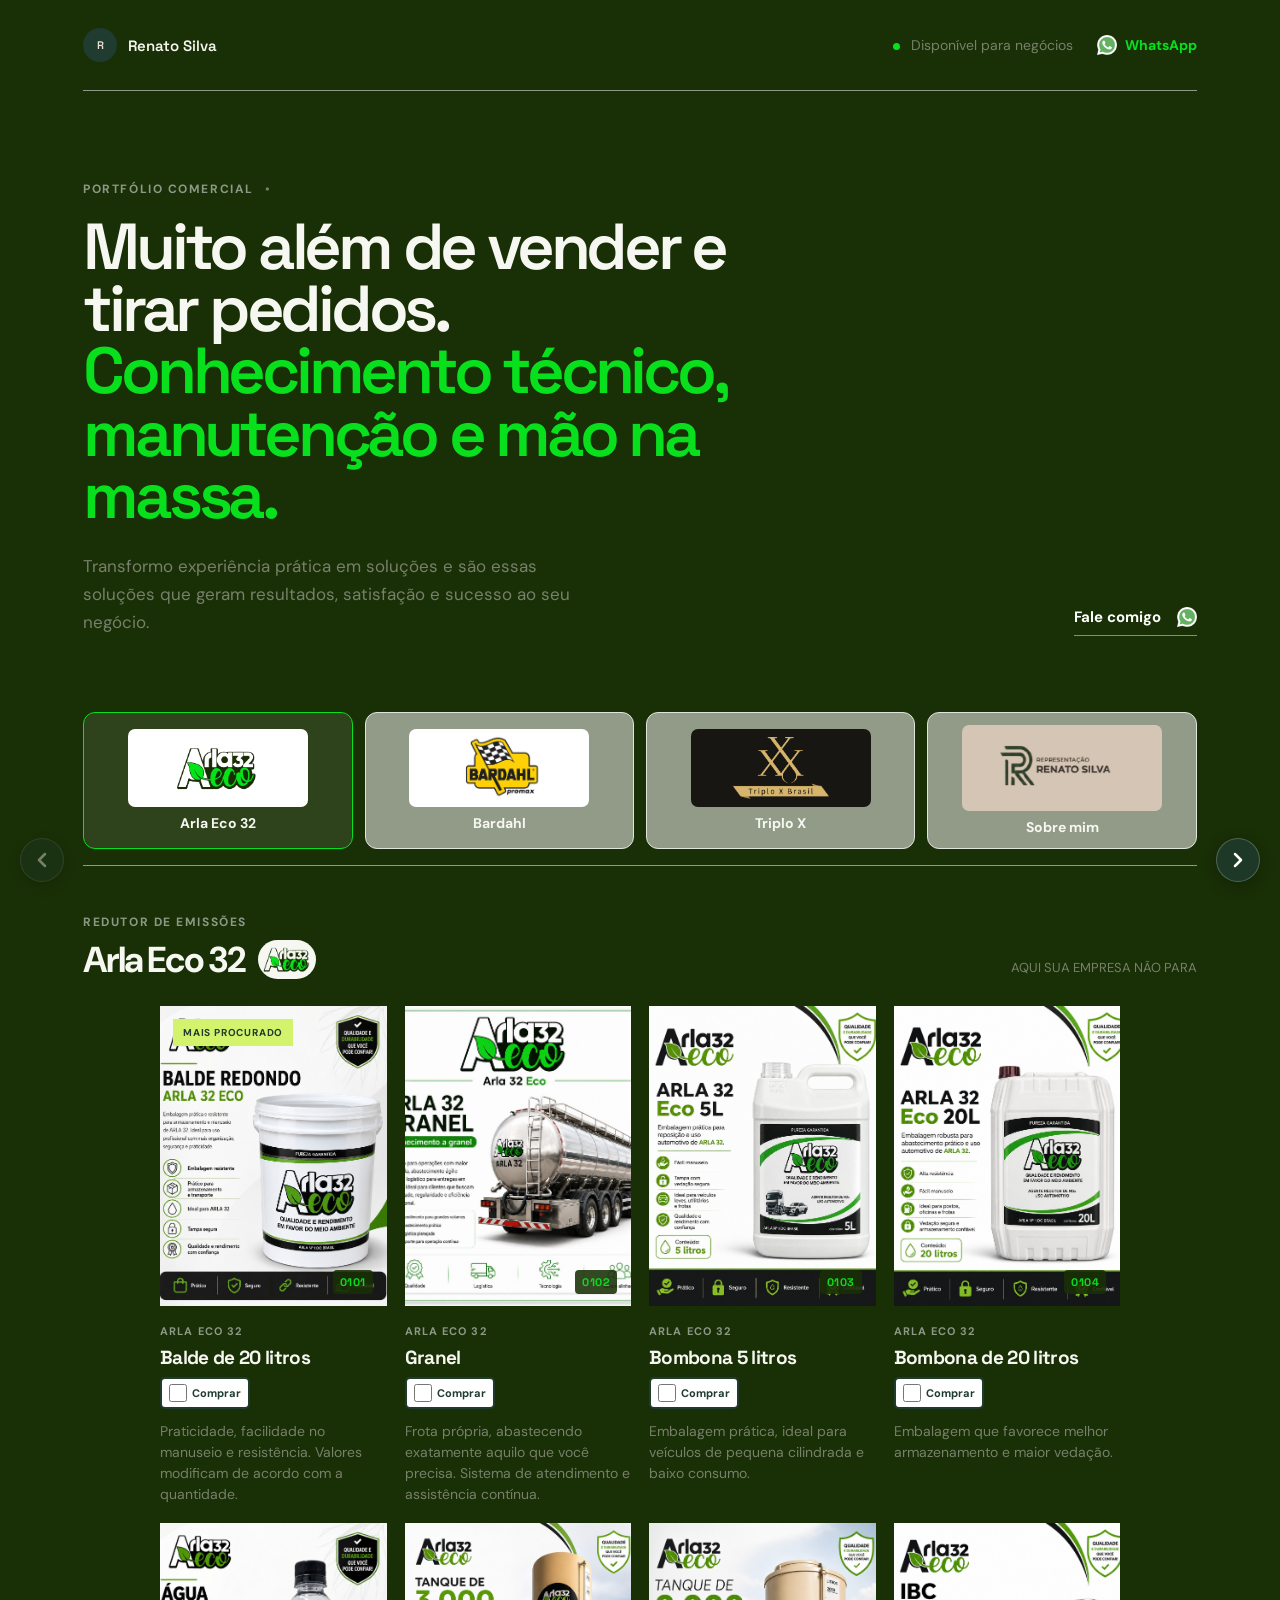
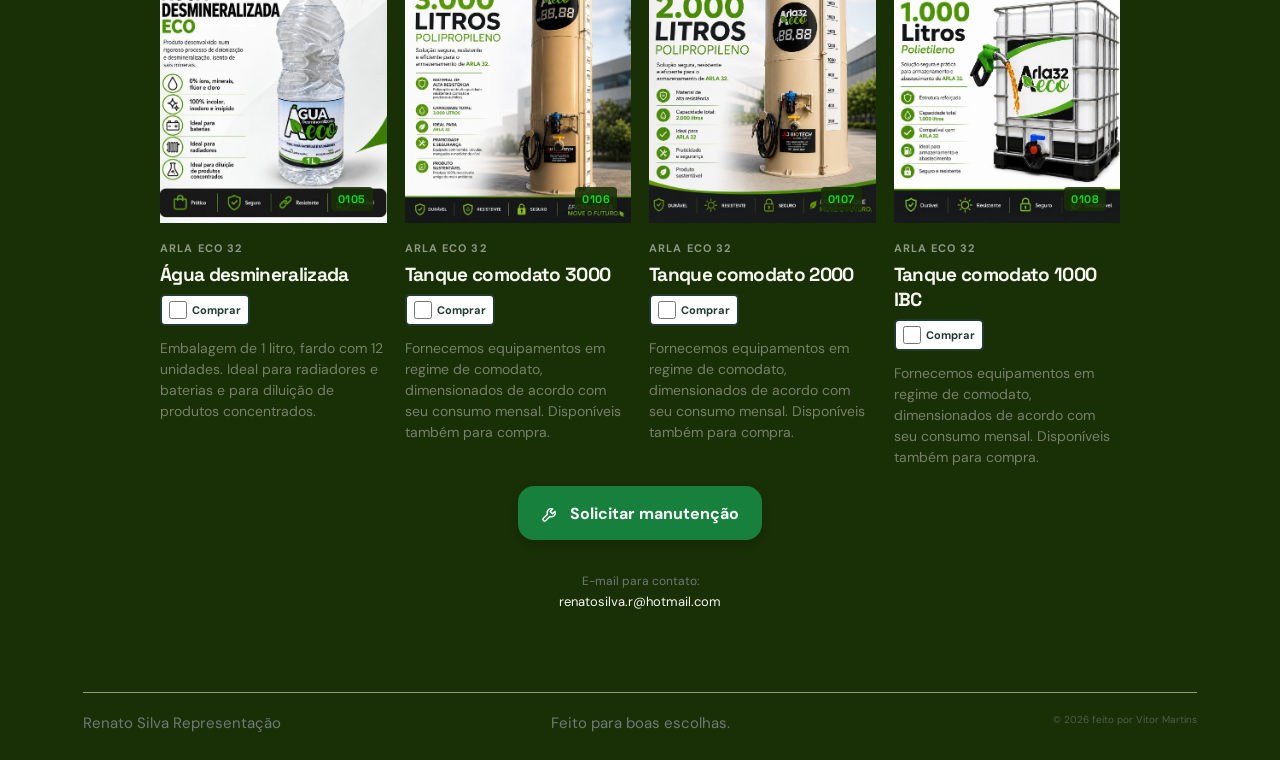
==== commit c01c11c4: "adicionar navegação de abas e animações de transição" ====
--- a/index.html
+++ b/index.html
@@ -336,6 +336,14 @@
 	</svg>
 	<span class="shopping-cart-count" data-cart-count>0</span>
 </button>
+<nav class="fixed-tab-navigation" aria-label="Navegar entre abas">
+	<button class="fixed-tab-button" data-tab-previous type="button" aria-label="Aba anterior" title="Aba anterior">
+		<svg viewBox="0 0 24 24" aria-hidden="true" focusable="false"><path d="m15 18-6-6 6-6" /></svg>
+	</button>
+	<button class="fixed-tab-button" data-tab-next type="button" aria-label="Próxima aba" title="Próxima aba">
+		<svg viewBox="0 0 24 24" aria-hidden="true" focusable="false"><path d="m9 18 6-6-6-6" /></svg>
+	</button>
+</nav>
 <a class="back-to-top" href="#top" aria-label="Voltar ao topo" title="Voltar ao topo" hidden><span aria-hidden="true">↑</span></a>
 
 <script src="script.js"></script>
--- a/style.css
+++ b/style.css
@@ -41,7 +41,7 @@
 .back-to-top {
   position: fixed;
   right: 24px;
-  bottom: 24px;
+  bottom: 78px;
   z-index: 10;
   display: grid;
   width: 48px;
@@ -73,7 +73,7 @@
 .shopping-cart-fab {
   position: fixed;
   right: 24px;
-  bottom: 82px;
+  bottom: 136px;
   z-index: 11;
   display: grid;
   width: 52px;
@@ -90,6 +90,68 @@
 
 .shopping-cart-fab[hidden] {
   display: none;
+}
+
+.fixed-tab-navigation {
+  position: fixed;
+  right: 0;
+  left: 0;
+  bottom: 18px;
+  z-index: 12;
+  height: 44px;
+  pointer-events: none;
+}
+
+.fixed-tab-button {
+  position: absolute;
+  top: 0;
+  display: grid;
+  width: 44px;
+  height: 44px;
+  padding: 0;
+  place-items: center;
+  color: #fff;
+  background: rgba(32, 59, 48, .82);
+  border: 1px solid rgba(255, 255, 255, .22);
+  border-radius: 50%;
+  box-shadow: 0 4px 16px rgba(0, 0, 0, .24);
+  cursor: pointer;
+  pointer-events: auto;
+  transition: background-color .2s ease, opacity .2s ease, transform .2s ease;
+  backdrop-filter: blur(8px);
+}
+
+.fixed-tab-button[data-tab-previous] {
+  left: 20px;
+}
+
+.fixed-tab-button[data-tab-next] {
+  right: 20px;
+}
+
+.fixed-tab-button:hover:not(:disabled) {
+  background: rgba(32, 59, 48, .96);
+  transform: scale(1.06);
+}
+
+.fixed-tab-button:disabled {
+  opacity: .4;
+  cursor: not-allowed;
+}
+
+.fixed-tab-button:focus-visible {
+  outline: 3px solid var(--accent);
+  outline-offset: 3px;
+}
+
+.fixed-tab-button svg {
+  width: 24px;
+  height: 24px;
+  fill: none;
+  stroke: currentColor;
+  stroke-linecap: round;
+  stroke-linejoin: round;
+  stroke-width: 2.5;
 }
 
 .shopping-cart-fab:hover {
@@ -639,6 +701,14 @@
   animation: appear .45s ease both;
 }
 
+.tab-panel.is-entering-forward {
+  animation: tab-slide-from-right .32s cubic-bezier(.2, .75, .25, 1) both;
+}
+
+.tab-panel.is-entering-backward {
+  animation: tab-slide-from-left .32s cubic-bezier(.2, .75, .25, 1) both;
+}
+
 @keyframes appear {
   from {
     opacity: 0;
@@ -648,6 +718,30 @@
   to {
     opacity: 1;
     transform: translateY(0);
+  }
+}
+
+@keyframes tab-slide-from-right {
+  from {
+    opacity: 0;
+    transform: translateX(28px);
+  }
+
+  to {
+    opacity: 1;
+    transform: translateX(0);
+  }
+}
+
+@keyframes tab-slide-from-left {
+  from {
+    opacity: 0;
+    transform: translateX(-28px);
+  }
+
+  to {
+    opacity: 1;
+    transform: translateX(0);
   }
 }
 
@@ -1613,6 +1707,7 @@
 }
 
 @media (prefers-reduced-motion: reduce) {
+  .tab-panel,
   .primary-button,
   .order-whatsapp-button,
   .maintenance-button {
